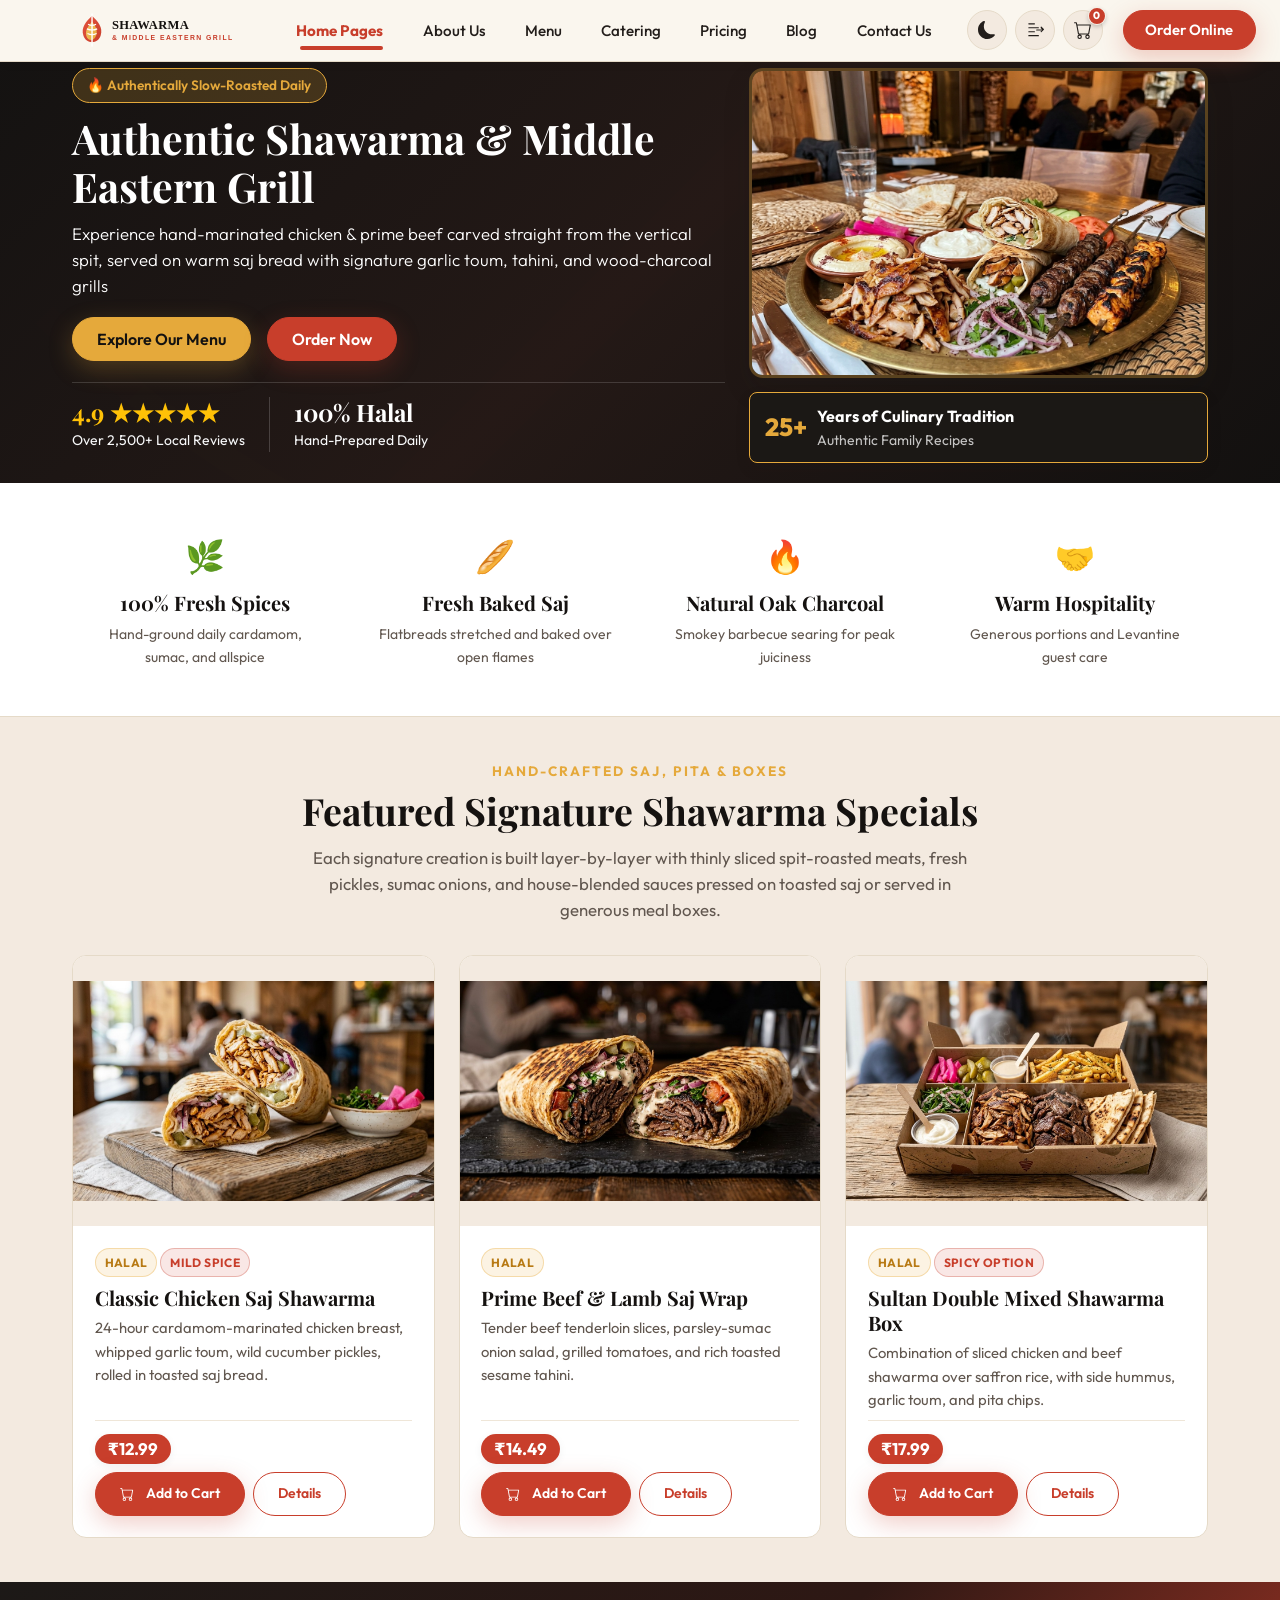
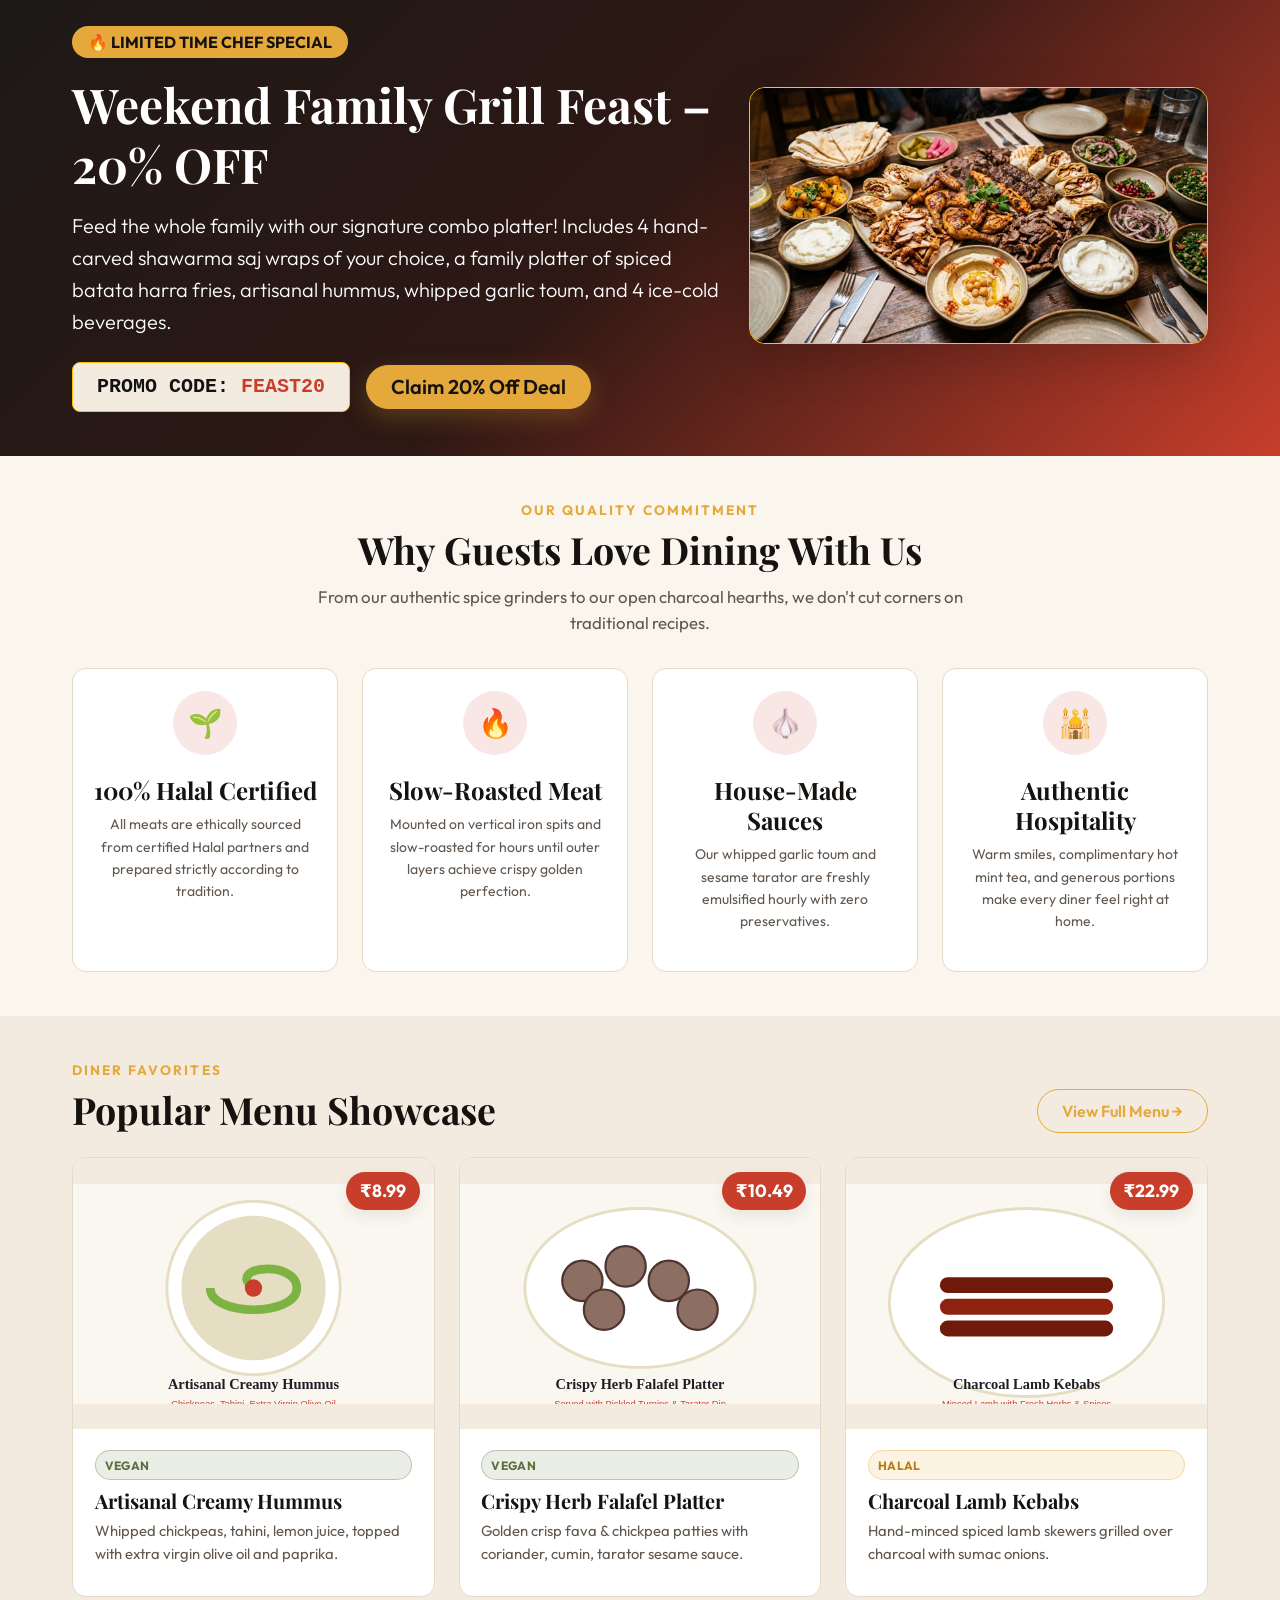
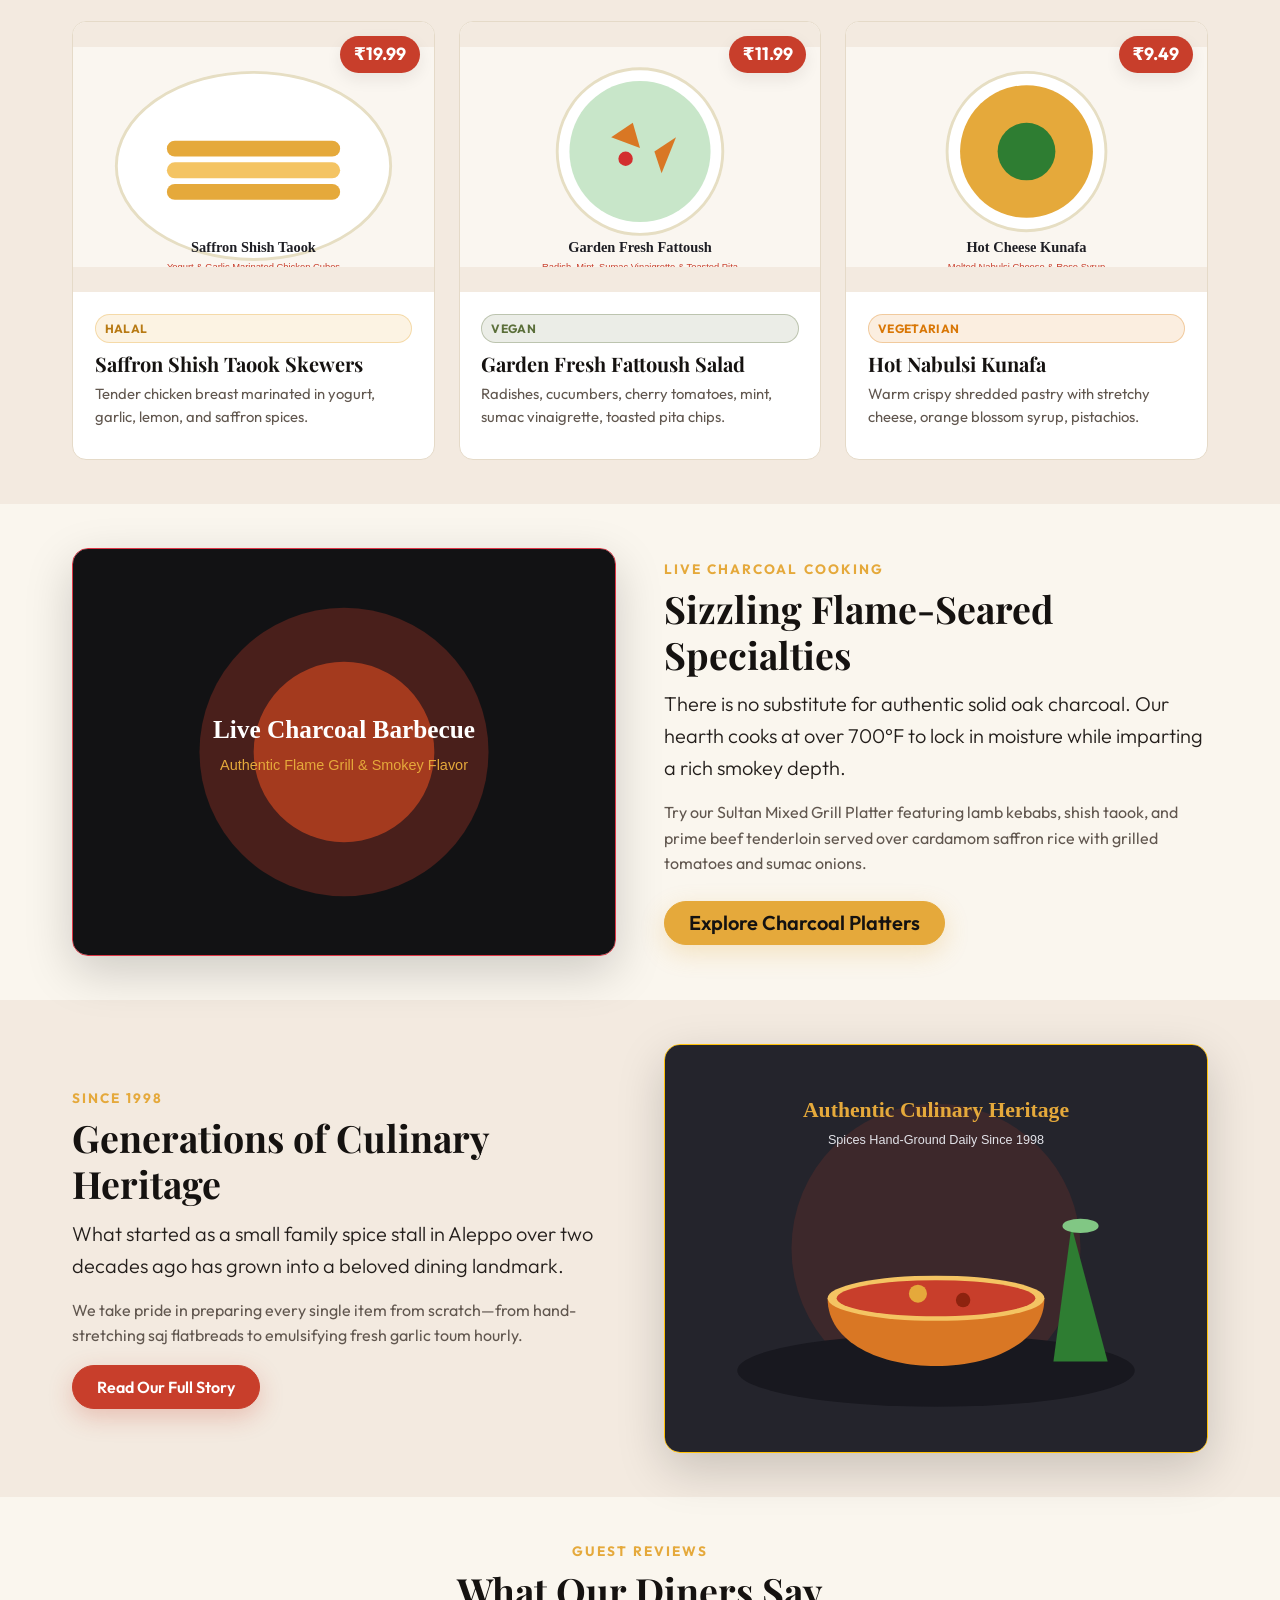
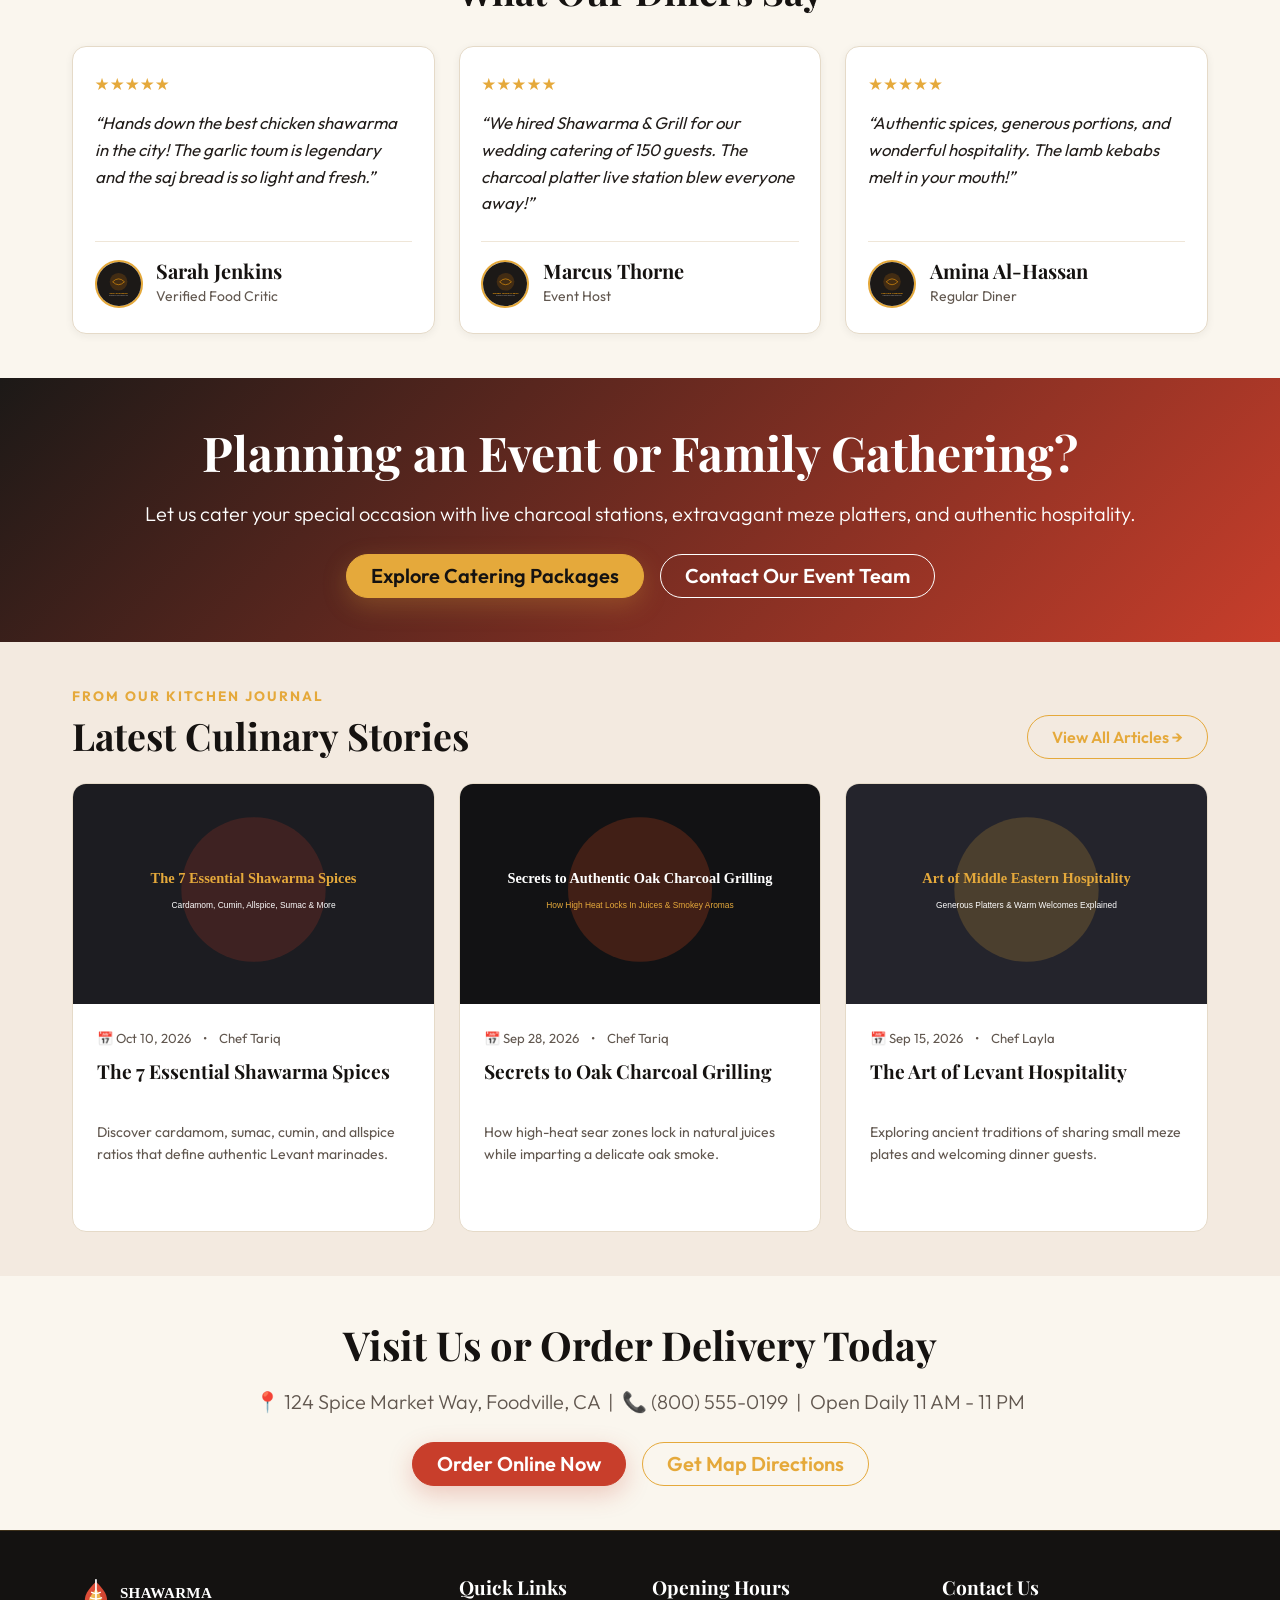
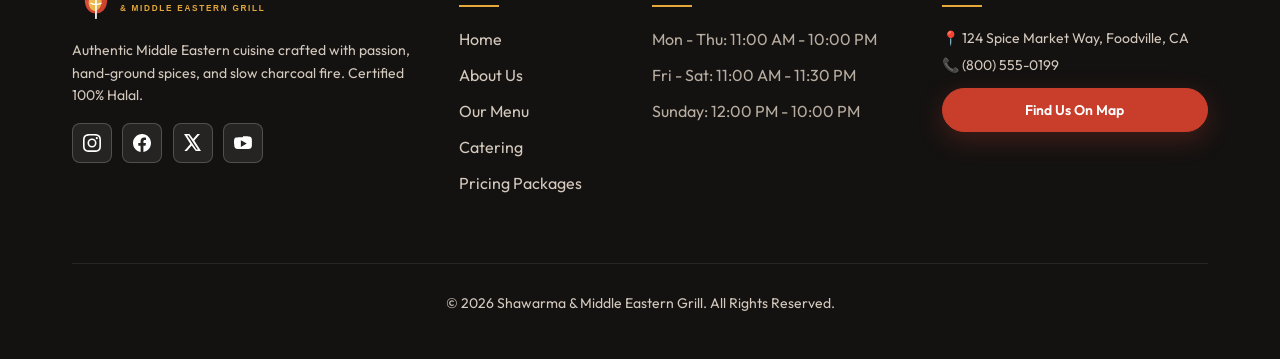
==== index.html @ 64ee4b23 "Add Shawarma restaurant website" ====
<!DOCTYPE html>
<html lang="en" data-bs-theme="light" dir="ltr">
<head>
  <meta charset="UTF-8">
  <meta name="viewport" content="width=device-width, initial-scale=1.0">
  <title>Shawarma &amp; Middle Eastern Grill | Authentic Slow-Roasted Shawarma &amp; Meze</title>
  <meta name="description" content="Experience authentic Middle Eastern dining at Shawarma &amp; Middle Eastern Grill. Signature slow-roasted shawarma wraps, charcoal platters, fresh meze, and catering.">
  <link rel="icon" type="image/svg+xml" href="assets/images/logo/favicon.svg">

  <!-- Open Graph -->
  <meta property="og:title" content="Shawarma &amp; Middle Eastern Grill | Authentic Dining">
  <meta property="og:description" content="Authentic slow-roasted shawarma wraps, charcoal platters, fresh meze, and catering.">
  <meta property="og:image" content="assets/images/home-1/hero-shawarma-grill.jpg">
  <meta property="og:type" content="website">

  <!-- Fonts -->
  <link rel="preconnect" href="https://fonts.googleapis.com">
  <link rel="preconnect" href="https://fonts.gstatic.com" crossorigin>
  <link href="https://fonts.googleapis.com/css2?family=Outfit:wght@300;400;500;600;700;800&family=Playfair+Display:ital,wght@0,600;0,700;0,800;1,400&family=Tajawal:wght@400;500;700&display=swap" rel="stylesheet">

  <!-- Stylesheets -->
  <link rel="stylesheet" href="assets/css/bootstrap.min.css">
  <link rel="stylesheet" href="assets/css/style.css">
  <link rel="stylesheet" href="assets/css/responsive.css">
  <link rel="stylesheet" href="assets/css/rtl.css">

  <!-- Schema.org JSON-LD -->
  <script type="application/ld+json">
  {
    "@context": "https://schema.org",
    "@type": "Restaurant",
    "name": "Shawarma & Middle Eastern Grill",
    "image": "assets/images/home-1/hero-shawarma-grill.jpg",
    "telephone": "+1-800-555-0199",
    "email": "info@shawarmagrill.com",
    "address": {
      "@type": "PostalAddress",
      "streetAddress": "124 Spice Market Way",
      "addressLocality": "Foodville",
      "addressRegion": "CA",
      "postalCode": "90210",
      "addressCountry": "US"
    },
    "servesCuisine": ["Middle Eastern", "Shawarma", "Halal", "Mediterranean"],
    "priceRange": "₹₹"
  }
  </script>
</head>
<body>

  <!-- Navigation Header -->
  <nav class="navbar navbar-expand-lg navbar-custom sticky-top">
    <div class="container">
      <a class="navbar-brand me-auto me-lg-3" href="index.html">
        <img src="assets/images/logo/logo-dark.svg" alt="Shawarma &amp; Middle Eastern Grill" class="navbar-brand-logo theme-logo-light" onerror="this.onerror=null; this.src='assets/images/logo/logo-dark.svg';">
      </a>

      <!-- Icon-Only Control Buttons & Action Group -->
      <div class="header-actions-group order-lg-last">
        <div class="header-icon-group">
          <!-- Theme Toggle Icon Button -->
          <button class="header-icon-btn theme-toggle-btn" aria-label="Switch to Dark Mode" title="Toggle dark/light theme">
            <span class="theme-icon">🌙</span>
          </button>

          <!-- RTL Icon Button -->
          <button class="header-icon-btn rtl-toggle-btn" aria-label="Switch to Right-to-Left (RTL) layout" title="Switch to RTL">
            <svg xmlns="http://www.w3.org/2000/svg" width="19" height="19" fill="currentColor" viewBox="0 0 16 16" aria-hidden="true" class="direction-icon">
              <path fill-rule="evenodd" d="M2 2.5a.5.5 0 0 1 .5-.5h5a.5.5 0 0 1 0 1h-5a.5.5 0 0 1-.5-.5zm0 3.5a.5.5 0 0 1 .5-.5h8.5a.5.5 0 0 1 0 1H2.5a.5.5 0 0 1-.5-.5zm0 3.5a.5.5 0 0 1 .5-.5h5a.5.5 0 0 1 0 1h-5a.5.5 0 0 1-.5-.5zm0 3.5a.5.5 0 0 1 .5-.5h8.5a.5.5 0 0 1 0 1H2.5a.5.5 0 0 1-.5-.5zm11.146-7.854a.5.5 0 0 1 .708 0l2 2a.5.5 0 0 1 0 .708l-2 2a.5.5 0 0 1-.708-.708L14.293 8.5H9.5a.5.5 0 0 1 0-1h4.793l-1.147-1.146a.5.5 0 0 1 0-.708z"/>
            </svg>
          </button>

          <!-- Cart Icon Button -->
          <a href="menu.html" class="header-icon-btn cart-btn" aria-label="View Shopping Cart (2 items)" title="Shopping Cart">
            <svg xmlns="http://www.w3.org/2000/svg" width="19" height="19" fill="currentColor" viewBox="0 0 16 16" aria-hidden="true">
              <path d="M0 1.5A.5.5 0 0 1 .5 1H2a.5.5 0 0 1 .485.379L2.89 3H14.5a.5.5 0 0 1 .491.592l-1.5 8A.5.5 0 0 1 13 12H4a.5.5 0 0 1-.491-.408L2.01 3.607 1.61 2H.5a.5.5 0 0 1-.5-.5zM3.102 4l1.313 7h8.17l1.313-7H3.102zM5 12a2 2 0 1 0 0 4 2 2 0 0 0 0-4zm7 0a2 2 0 1 0 0 4 2 2 0 0 0 0-4zm-7 1a1 1 0 1 1 0 2 1 1 0 0 1 0-2zm7 0a1 1 0 1 1 0 2 1 1 0 0 1 0-2z"/>
            </svg>
            <span class="cart-badge">2</span>
          </a>
        </div>

        <!-- Primary CTA Button -->
        <a href="menu.html" class="btn btn-spice d-none d-sm-inline-flex">Order Online</a>

        <!-- Mobile Toggler -->
        <button class="navbar-toggler ms-1" type="button" data-bs-toggle="collapse" data-bs-target="#mainNavbar" aria-controls="mainNavbar" aria-expanded="false" aria-label="Toggle navigation">
          <span class="navbar-toggler-icon"></span>
        </button>
      </div>

      <div class="collapse navbar-collapse" id="mainNavbar">
        <ul class="navbar-nav ms-lg-3 me-lg-0 mb-2 mb-lg-0">
          <li class="nav-item dropdown">
            <a class="nav-link dropdown-toggle active" href="#" id="homeDropdown" role="button" data-bs-toggle="dropdown" aria-expanded="false">Home Pages</a>
            <ul class="dropdown-menu" aria-labelledby="homeDropdown">
              <li><a class="dropdown-item active" href="index.html">Home 1 – Restaurant Landing</a></li>
              <li><a class="dropdown-item" href="home-catering.html">Home 2 – Grill &amp; Catering Landing</a></li>
            </ul>
          </li>
          <li class="nav-item"><a class="nav-link" href="about.html">About Us</a></li>
          <li class="nav-item"><a class="nav-link" href="menu.html">Menu</a></li>
          <li class="nav-item"><a class="nav-link" href="catering.html">Catering</a></li>
          <li class="nav-item"><a class="nav-link" href="pricing.html">Pricing</a></li>
          <li class="nav-item"><a class="nav-link" href="blog.html">Blog</a></li>
          <li class="nav-item"><a class="nav-link" href="contact.html">Contact Us</a></li>
        </ul>
        <a href="menu.html" class="btn btn-spice d-sm-none w-100 mt-2">Order Online</a>
      </div>
    </div>
  </nav>

  <!-- Hero Section (Home 1 - Signature Shawarma Landing) -->
  <section class="hero-section-home1">
    <div class="container">
      <div class="row align-items-start g-4 hero-row">
        <div class="col-lg-7 hero-content-col">
          <span class="hero-badge">🔥 Authentically Slow-Roasted Daily</span>
          <h1 class="display-5 font-heading">Authentic Shawarma &amp; Middle Eastern Grill</h1>
          <p class="lead mb-4 text-light opacity-90">Experience hand-marinated chicken &amp; prime beef carved straight from the vertical spit, served on warm saj bread with signature garlic toum, tahini, and wood-charcoal grills</p>
          <div class="d-flex flex-wrap gap-3 mb-4 hero-cta-btns">
            <a href="menu.html" class="btn btn-gold">Explore Our Menu</a>
            <a href="menu.html" class="btn btn-spice">Order Now</a>
          </div>
          <div class="d-flex align-items-center gap-4 pt-3 border-top border-secondary hero-ratings-bar">
            <div>
              <h4 class="mb-0 text-warning">4.9 ★★★★★</h4>
              <small class="text-light">Over 2,500+ Local Reviews</small>
            </div>
            <div class="border-start border-secondary ps-4">
              <h4 class="mb-0 text-white">100% Halal</h4>
              <small class="text-light">Hand-Prepared Daily</small>
            </div>
          </div>
        </div>
        <div class="col-lg-5 hero-media-col">
          <div class="hero-img-box">
            <img src="assets/images/home-1/hero-shawarma-grill.jpg" onerror="this.onerror=null; this.src='assets/images/home-1/hero-shawarma.svg';" alt="Authentic Shawarma &amp; Middle Eastern Grill Feast with vertical-spit carved shawarma, toasted shawarma wraps, charcoal-grilled kebabs, chicken skewers, saj bread, hummus, and garlic toum" class="img-fluid">
          </div>
          <div class="hero-experience-badge">
            <div class="num">25+</div>
            <div>
              <strong>Years of Culinary Tradition</strong>
              <div class="small opacity-75">Authentic Family Recipes</div>
            </div>
          </div>
        </div>
      </div>
    </div>
  </section>

  <!-- Brand Introduction & Restaurant Promise -->
  <section class="py-4 bg-surface border-bottom border-color">
    <div class="container">
      <div class="row text-center g-4">
        <div class="col-md-3">
          <div class="p-3">
            <div class="fs-2 mb-2">🌿</div>
            <h5 class="font-heading">100% Fresh Spices</h5>
            <p class="small text-muted mb-0">Hand-ground daily cardamom, sumac, and allspice</p>
          </div>
        </div>
        <div class="col-md-3">
          <div class="p-3">
            <div class="fs-2 mb-2">🥖</div>
            <h5 class="font-heading">Fresh Baked Saj</h5>
            <p class="small text-muted mb-0">Flatbreads stretched and baked over open flames</p>
          </div>
        </div>
        <div class="col-md-3">
          <div class="p-3">
            <div class="fs-2 mb-2">🔥</div>
            <h5 class="font-heading">Natural Oak Charcoal</h5>
            <p class="small text-muted mb-0">Smokey barbecue searing for peak juiciness</p>
          </div>
        </div>
        <div class="col-md-3">
          <div class="p-3">
            <div class="fs-2 mb-2">🤝</div>
            <h5 class="font-heading">Warm Hospitality</h5>
            <p class="small text-muted mb-0">Generous portions and Levantine guest care</p>
          </div>
        </div>
      </div>
    </div>
  </section>

  <!-- Signature Shawarma Section -->
  <section class="py-5 bg-surface-alt">
    <div class="container py-4">
      <div class="text-center mb-5">
        <span class="section-subtitle">Hand-Crafted Saj, Pita &amp; Boxes</span>
        <h2 class="section-title">Featured Signature Shawarma Specials</h2>
        <p class="section-desc">Each signature creation is built layer-by-layer with thinly sliced spit-roasted meats, fresh pickles, sumac onions, and house-blended sauces pressed on toasted saj or served in generous meal boxes.</p>
      </div>

      <div class="row g-4">
        <!-- Wrap Item 1 -->
        <div class="col-md-4">
          <div class="food-card">
            <div class="food-card-img-wrap">
              <img src="assets/images/food/classic-chicken-saj-shawarma.jpg" onerror="this.onerror=null; this.src='assets/images/food/chicken-shawarma.svg';" alt="Classic Chicken Saj Shawarma Wrap">
            </div>
            <div class="food-card-body">
              <div class="mb-2">
                <span class="badge-dietary badge-halal">Halal</span>
                <span class="badge-dietary badge-spicy">Mild Spice</span>
              </div>
              <h3 class="food-card-title"><a href="menu-item.html">Classic Chicken Saj Shawarma</a></h3>
              <p class="food-card-desc">24-hour cardamom-marinated chicken breast, whipped garlic toum, wild cucumber pickles, rolled in toasted saj bread.</p>
              <div class="food-card-footer d-flex align-items-center justify-content-between gap-2 flex-wrap">
                <span class="food-card-bottom-price">₹12.99</span>
                <div class="d-flex gap-2">
                  <button class="btn btn-spice btn-sm add-to-cart-btn d-inline-flex align-items-center" data-id="classic-chicken-saj-shawarma" data-name="Classic Chicken Saj Shawarma" data-price="12.99" data-img="assets/images/food/classic-chicken-saj-shawarma.jpg"><svg xmlns="http://www.w3.org/2000/svg" width="14" height="14" fill="currentColor" class="me-1" viewBox="0 0 16 16" aria-hidden="true"><path d="M0 1.5A.5.5 0 0 1 .5 1H2a.5.5 0 0 1 .485.379L2.89 3H14.5a.5.5 0 0 1 .491.592l-1.5 8A.5.5 0 0 1 13 12H4a.5.5 0 0 1-.491-.408L2.01 3.607 1.61 2H.5a.5.5 0 0 1-.5-.5zM3.102 4l1.313 7h8.17l1.313-7H3.102zM5 12a2 2 0 1 0 0 4 2 2 0 0 0 0-4zm7 0a2 2 0 1 0 0 4 2 2 0 0 0 0-4zm-7 1a1 1 0 1 1 0 2 1 1 0 0 1 0-2zm7 0a1 1 0 1 1 0 2 1 1 0 0 1 0-2z"/></svg><span>Add to Cart</span></button>
                  <a href="menu-item.html" class="btn btn-outline-spice btn-sm">Details</a>
                </div>
              </div>
            </div>
          </div>
        </div>

        <!-- Wrap Item 2 -->
        <div class="col-md-4">
          <div class="food-card">
            <div class="food-card-img-wrap">
              <img src="assets/images/food/prime-beef-lamb-saj-wrap.jpg" onerror="this.onerror=null; this.src='assets/images/food/beef-shawarma.svg';" alt="Prime Beef &amp; Lamb Saj Wrap">
            </div>
            <div class="food-card-body">
              <div class="mb-2">
                <span class="badge-dietary badge-halal">Halal</span>
              </div>
              <h3 class="food-card-title"><a href="menu-item.html">Prime Beef &amp; Lamb Saj Wrap</a></h3>
              <p class="food-card-desc">Tender beef tenderloin slices, parsley-sumac onion salad, grilled tomatoes, and rich toasted sesame tahini.</p>
              <div class="food-card-footer d-flex align-items-center justify-content-between gap-2 flex-wrap">
                <span class="food-card-bottom-price">₹14.49</span>
                <div class="d-flex gap-2">
                  <button class="btn btn-spice btn-sm add-to-cart-btn d-inline-flex align-items-center" data-id="prime-beef-amp-lamb-saj-wrap" data-name="Prime Beef &amp; Lamb Saj Wrap" data-price="14.49" data-img="assets/images/food/prime-beef-lamb-saj-wrap.jpg"><svg xmlns="http://www.w3.org/2000/svg" width="14" height="14" fill="currentColor" class="me-1" viewBox="0 0 16 16" aria-hidden="true"><path d="M0 1.5A.5.5 0 0 1 .5 1H2a.5.5 0 0 1 .485.379L2.89 3H14.5a.5.5 0 0 1 .491.592l-1.5 8A.5.5 0 0 1 13 12H4a.5.5 0 0 1-.491-.408L2.01 3.607 1.61 2H.5a.5.5 0 0 1-.5-.5zM3.102 4l1.313 7h8.17l1.313-7H3.102zM5 12a2 2 0 1 0 0 4 2 2 0 0 0 0-4zm7 0a2 2 0 1 0 0 4 2 2 0 0 0 0-4zm-7 1a1 1 0 1 1 0 2 1 1 0 0 1 0-2zm7 0a1 1 0 1 1 0 2 1 1 0 0 1 0-2z"/></svg><span>Add to Cart</span></button>
                  <a href="menu-item.html" class="btn btn-outline-spice btn-sm">Details</a>
                </div>
              </div>
            </div>
          </div>
        </div>

        <!-- Wrap Item 3 -->
        <div class="col-md-4">
          <div class="food-card">
            <div class="food-card-img-wrap">
              <img src="assets/images/food/sultan-double-shawarma-box.jpg" onerror="this.onerror=null; this.src='assets/images/home-1/wrap-special.svg';" alt="Sultan Double Mixed Shawarma Box">
            </div>
            <div class="food-card-body">
              <div class="mb-2">
                <span class="badge-dietary badge-halal">Halal</span>
                <span class="badge-dietary badge-spicy">Spicy Option</span>
              </div>
              <h3 class="food-card-title"><a href="menu-item.html">Sultan Double Mixed Shawarma Box</a></h3>
              <p class="food-card-desc">Combination of sliced chicken and beef shawarma over saffron rice, with side hummus, garlic toum, and pita chips.</p>
              <div class="food-card-footer d-flex align-items-center justify-content-between gap-2 flex-wrap">
                <span class="food-card-bottom-price">₹17.99</span>
                <div class="d-flex gap-2">
                  <button class="btn btn-spice btn-sm add-to-cart-btn d-inline-flex align-items-center" data-id="sultan-double-mixed-shawarma-box" data-name="Sultan Double Mixed Shawarma Box" data-price="17.99" data-img="assets/images/food/sultan-double-shawarma-box.jpg"><svg xmlns="http://www.w3.org/2000/svg" width="14" height="14" fill="currentColor" class="me-1" viewBox="0 0 16 16" aria-hidden="true"><path d="M0 1.5A.5.5 0 0 1 .5 1H2a.5.5 0 0 1 .485.379L2.89 3H14.5a.5.5 0 0 1 .491.592l-1.5 8A.5.5 0 0 1 13 12H4a.5.5 0 0 1-.491-.408L2.01 3.607 1.61 2H.5a.5.5 0 0 1-.5-.5zM3.102 4l1.313 7h8.17l1.313-7H3.102zM5 12a2 2 0 1 0 0 4 2 2 0 0 0 0-4zm7 0a2 2 0 1 0 0 4 2 2 0 0 0 0-4zm-7 1a1 1 0 1 1 0 2 1 1 0 0 1 0-2zm7 0a1 1 0 1 1 0 2 1 1 0 0 1 0-2z"/></svg><span>Add to Cart</span></button>
                  <a href="menu-item.html" class="btn btn-outline-spice btn-sm">Details</a>
                </div>
              </div>
            </div>
          </div>
        </div>
      </div>
    </div>
  </section>

  <!-- Promotional Offer Section (Home 1 - Family Feast Deal) -->
  <section class="py-5 bg-dark text-white overflow-hidden position-relative" style="background: linear-gradient(135deg, #1C1917 0%, #2E1814 50%, #C83E2B 100%);">
    <div class="container py-3">
      <div class="row align-items-center g-4">
        <div class="col-lg-7">
          <span class="badge bg-gold text-dark px-3 py-2 fs-6 fw-bold mb-3 rounded-pill">🔥 LIMITED TIME CHEF SPECIAL</span>
          <h2 class="display-5 font-heading text-white mb-3">Weekend Family Grill Feast – 20% OFF</h2>
          <p class="lead text-light opacity-90 mb-4">Feed the whole family with our signature combo platter! Includes 4 hand-carved shawarma saj wraps of your choice, a family platter of spiced batata harra fries, artisanal hummus, whipped garlic toum, and 4 ice-cold beverages.</p>
          <div class="d-flex flex-wrap align-items-center gap-3">
            <div class="bg-surface-alt px-4 py-2 rounded-3 text-dark font-monospace fw-bold border border-warning fs-5">
              PROMO CODE: <span class="text-spice">FEAST20</span>
            </div>
            <a href="menu.html" class="btn btn-gold btn-lg">Claim 20% Off Deal</a>
          </div>
        </div>
        <div class="col-lg-5 text-center">
          <div class="position-relative d-inline-block">
            <img src="assets/images/home-1/weekend-family-grill-feast.jpg" onerror="this.onerror=null; this.src='assets/images/home-1/promo-feast-h1.svg';" alt="Weekend Family Grill Feast - Shawarma Saj Wraps, Spiced Batata Harra Fries, Artisanal Hummus, Whipped Toum and Drinks" class="img-fluid rounded-4 shadow-lg border border-warning section-feature-img">
          </div>
        </div>
      </div>
    </div>
  </section>

  <!-- Why Guests Love Us Section -->
  <section class="py-5">
    <div class="container py-4">
      <div class="text-center mb-5">
        <span class="section-subtitle">Our Quality Commitment</span>
        <h2 class="section-title">Why Guests Love Dining With Us</h2>
        <p class="section-desc">From our authentic spice grinders to our open charcoal hearths, we don't cut corners on traditional recipes.</p>
      </div>

      <div class="row g-4">
        <div class="col-md-6 col-lg-3">
          <div class="feature-card text-center">
            <div class="feature-icon-box mx-auto">🌱</div>
            <h4 class="font-heading">100% Halal Certified</h4>
            <p class="text-muted small">All meats are ethically sourced from certified Halal partners and prepared strictly according to tradition.</p>
          </div>
        </div>

        <div class="col-md-6 col-lg-3">
          <div class="feature-card text-center">
            <div class="feature-icon-box mx-auto">🔥</div>
            <h4 class="font-heading">Slow-Roasted Meat</h4>
            <p class="text-muted small">Mounted on vertical iron spits and slow-roasted for hours until outer layers achieve crispy golden perfection.</p>
          </div>
        </div>

        <div class="col-md-6 col-lg-3">
          <div class="feature-card text-center">
            <div class="feature-icon-box mx-auto">🧄</div>
            <h4 class="font-heading">House-Made Sauces</h4>
            <p class="text-muted small">Our whipped garlic toum and sesame tarator are freshly emulsified hourly with zero preservatives.</p>
          </div>
        </div>

        <div class="col-md-6 col-lg-3">
          <div class="feature-card text-center">
            <div class="feature-icon-box mx-auto">🕌</div>
            <h4 class="font-heading">Authentic Hospitality</h4>
            <p class="text-muted small">Warm smiles, complimentary hot mint tea, and generous portions make every diner feel right at home.</p>
          </div>
        </div>
      </div>
    </div>
  </section>

  <!-- Popular Menu Section -->
  <section class="py-5 bg-surface-alt">
    <div class="container py-4">
      <div class="d-flex justify-content-between align-items-end mb-4">
        <div>
          <span class="section-subtitle">Diner Favorites</span>
          <h2 class="section-title mb-0">Popular Menu Showcase</h2>
        </div>
        <a href="menu.html" class="btn btn-outline-gold d-none d-md-inline-flex">View Full Menu &rarr;</a>
      </div>

      <div class="row g-4">
        <!-- Item 1 -->
        <div class="col-md-6 col-lg-4">
          <div class="food-card">
            <div class="food-card-img-wrap">
              <img src="https://images.unsplash.com/photo-1540420773420-3366772f4999?auto=format&fit=crop&w=800&q=80" onerror="this.onerror=null; this.src='assets/images/food/hummus-plate.svg';" alt="Artisanal Creamy Hummus">
              <span class="food-card-price-badge">₹8.99</span>
            </div>
            <div class="food-card-body">
              <span class="badge-dietary badge-vegan">Vegan</span>
              <h4 class="food-card-title mt-2"><a href="menu-item.html">Artisanal Creamy Hummus</a></h4>
              <p class="food-card-desc">Whipped chickpeas, tahini, lemon juice, topped with extra virgin olive oil and paprika.</p>
            </div>
          </div>
        </div>

        <!-- Item 2 -->
        <div class="col-md-6 col-lg-4">
          <div class="food-card">
            <div class="food-card-img-wrap">
              <img src="https://images.unsplash.com/photo-1546069901-ba9599a7e63c?auto=format&fit=crop&w=800&q=80" onerror="this.onerror=null; this.src='assets/images/food/falafel-platter.svg';" alt="Crispy Herb Falafel Platter">
              <span class="food-card-price-badge">₹10.49</span>
            </div>
            <div class="food-card-body">
              <span class="badge-dietary badge-vegan">Vegan</span>
              <h4 class="food-card-title mt-2"><a href="menu-item.html">Crispy Herb Falafel Platter</a></h4>
              <p class="food-card-desc">Golden crisp fava &amp; chickpea patties with coriander, cumin, tarator sesame sauce.</p>
            </div>
          </div>
        </div>

        <!-- Item 3 -->
        <div class="col-md-6 col-lg-4">
          <div class="food-card">
            <div class="food-card-img-wrap">
              <img src="https://images.unsplash.com/photo-1544025162-d76694265947?auto=format&fit=crop&w=800&q=80" onerror="this.onerror=null; this.src='assets/images/food/lamb-kebab.svg';" alt="Charcoal Lamb Kebabs">
              <span class="food-card-price-badge">₹22.99</span>
            </div>
            <div class="food-card-body">
              <span class="badge-dietary badge-halal">Halal</span>
              <h4 class="food-card-title mt-2"><a href="menu-item.html">Charcoal Lamb Kebabs</a></h4>
              <p class="food-card-desc">Hand-minced spiced lamb skewers grilled over charcoal with sumac onions.</p>
            </div>
          </div>
        </div>

        <!-- Item 4 -->
        <div class="col-md-6 col-lg-4">
          <div class="food-card">
            <div class="food-card-img-wrap">
              <img src="https://images.unsplash.com/photo-1599487488170-d11ec9c172f0?auto=format&fit=crop&w=800&q=80" onerror="this.onerror=null; this.src='assets/images/food/shish-taook.svg';" alt="Saffron Shish Taook">
              <span class="food-card-price-badge">₹19.99</span>
            </div>
            <div class="food-card-body">
              <span class="badge-dietary badge-halal">Halal</span>
              <h4 class="food-card-title mt-2"><a href="menu-item.html">Saffron Shish Taook Skewers</a></h4>
              <p class="food-card-desc">Tender chicken breast marinated in yogurt, garlic, lemon, and saffron spices.</p>
            </div>
          </div>
        </div>

        <!-- Item 5 -->
        <div class="col-md-6 col-lg-4">
          <div class="food-card">
            <div class="food-card-img-wrap">
              <img src="https://images.unsplash.com/photo-1512621776951-a57141f2eefd?auto=format&fit=crop&w=800&q=80" onerror="this.onerror=null; this.src='assets/images/food/fattoush-salad.svg';" alt="Garden Fresh Fattoush Salad">
              <span class="food-card-price-badge">₹11.99</span>
            </div>
            <div class="food-card-body">
              <span class="badge-dietary badge-vegan">Vegan</span>
              <h4 class="food-card-title mt-2"><a href="menu-item.html">Garden Fresh Fattoush Salad</a></h4>
              <p class="food-card-desc">Radishes, cucumbers, cherry tomatoes, mint, sumac vinaigrette, toasted pita chips.</p>
            </div>
          </div>
        </div>

        <!-- Item 6 -->
        <div class="col-md-6 col-lg-4">
          <div class="food-card">
            <div class="food-card-img-wrap">
              <img src="https://images.unsplash.com/photo-1587314168485-3236d6710814?auto=format&fit=crop&w=800&q=80" onerror="this.onerror=null; this.src='assets/images/food/kunafa.svg';" alt="Hot Cheese Kunafa">
              <span class="food-card-price-badge">₹9.49</span>
            </div>
            <div class="food-card-body">
              <span class="badge-dietary badge-gf">Vegetarian</span>
              <h4 class="food-card-title mt-2"><a href="menu-item.html">Hot Nabulsi Kunafa</a></h4>
              <p class="food-card-desc">Warm crispy shredded pastry with stretchy cheese, orange blossom syrup, pistachios.</p>
            </div>
          </div>
        </div>
      </div>
    </div>
  </section>

  <!-- From Our Grill Section -->
  <section class="py-5">
    <div class="container py-4">
      <div class="row align-items-center g-5">
        <div class="col-lg-6">
          <img src="https://images.unsplash.com/photo-1529193591184-b1d58069ecdd?auto=format&fit=crop&w=1000&q=80" onerror="this.onerror=null; this.src='assets/images/home-2/charcoal-grill.svg';" alt="Sizzling Charcoal Barbecue Skewers" class="img-fluid rounded-4 shadow-lg border border-danger">
        </div>
        <div class="col-lg-6">
          <span class="section-subtitle">Live Charcoal Cooking</span>
          <h2 class="section-title">Sizzling Flame-Seared Specialties</h2>
          <p class="lead">There is no substitute for authentic solid oak charcoal. Our hearth cooks at over 700°F to lock in moisture while imparting a rich smokey depth.</p>
          <p class="text-muted">Try our Sultan Mixed Grill Platter featuring lamb kebabs, shish taook, and prime beef tenderloin served over cardamom saffron rice with grilled tomatoes and sumac onions.</p>
          <a href="menu.html" class="btn btn-gold btn-lg mt-2">Explore Charcoal Platters</a>
        </div>
      </div>
    </div>
  </section>

  <!-- Restaurant Story Preview Section -->
  <section class="py-5 bg-surface-alt">
    <div class="container py-4">
      <div class="row align-items-center g-5">
        <div class="col-lg-6">
          <span class="section-subtitle">Since 1998</span>
          <h2 class="section-title">Generations of Culinary Heritage</h2>
          <p class="lead">What started as a small family spice stall in Aleppo over two decades ago has grown into a beloved dining landmark.</p>
          <p class="text-muted">We take pride in preparing every single item from scratch—from hand-stretching saj flatbreads to emulsifying fresh garlic toum hourly.</p>
          <a href="about.html" class="btn btn-spice">Read Our Full Story</a>
        </div>
        <div class="col-lg-6">
          <img src="https://images.unsplash.com/photo-1556910103-1c02745aae4d?auto=format&fit=crop&w=1000&q=80" onerror="this.onerror=null; this.src='assets/images/home-1/story-kitchen.svg';" alt="Chef preparing fresh food in kitchen" class="img-fluid rounded-4 shadow-lg border border-warning">
        </div>
      </div>
    </div>
  </section>

  <!-- Customer Testimonials -->
  <section class="py-5">
    <div class="container py-4">
      <div class="text-center mb-5">
        <span class="section-subtitle">Guest Reviews</span>
        <h2 class="section-title">What Our Diners Say</h2>
      </div>

      <div class="row g-4">
        <div class="col-md-4">
          <div class="testimonial-card">
            <div class="testimonial-stars">★★★★★</div>
            <p class="testimonial-quote">“Hands down the best chicken shawarma in the city! The garlic toum is legendary and the saj bread is so light and fresh.”</p>
            <div class="testimonial-author">
              <img src="https://images.unsplash.com/photo-1573496359142-b8d87734a5a2?auto=format&fit=crop&w=600&q=80" onerror="this.onerror=null; this.src='assets/images/team/chef-layla-home.svg'" alt="Reviewer Sarah Jenkins" class="testimonial-avatar">
              <div>
                <h5 class="mb-0">Sarah Jenkins</h5>
                <small class="text-muted">Verified Food Critic</small>
              </div>
            </div>
          </div>
        </div>

        <div class="col-md-4">
          <div class="testimonial-card">
            <div class="testimonial-stars">★★★★★</div>
            <p class="testimonial-quote">“We hired Shawarma &amp; Grill for our wedding catering of 150 guests. The charcoal platter live station blew everyone away!”</p>
            <div class="testimonial-author">
              <img src="https://images.unsplash.com/photo-1534528741775-53994a69daeb?auto=format&fit=crop&w=600&q=80" onerror="this.onerror=null; this.src='assets/images/team/manager-youssef-home.svg'" alt="Reviewer Marcus Thorne" class="testimonial-avatar">
              <div>
                <h5 class="mb-0">Marcus Thorne</h5>
                <small class="text-muted">Event Host</small>
              </div>
            </div>
          </div>
        </div>

        <div class="col-md-4">
          <div class="testimonial-card">
            <div class="testimonial-stars">★★★★★</div>
            <p class="testimonial-quote">“Authentic spices, generous portions, and wonderful hospitality. The lamb kebabs melt in your mouth!”</p>
            <div class="testimonial-author">
              <img src="https://images.unsplash.com/photo-1500648767791-00dcc994a43e?auto=format&fit=crop&w=600&q=80" onerror="this.onerror=null; this.src='assets/images/team/chef-tariq-home.svg'" alt="Reviewer Amina Al-Hassan" class="testimonial-avatar">
              <div>
                <h5 class="mb-0">Amina Al-Hassan</h5>
                <small class="text-muted">Regular Diner</small>
              </div>
            </div>
          </div>
        </div>
      </div>
    </div>
  </section>

  <!-- Catering Promotion Section -->
  <section class="py-5 bg-dark text-white text-center position-relative overflow-hidden" style="background: linear-gradient(135deg, #1C1917 0%, #C83E2B 100%);">
    <div class="container py-4">
      <h2 class="display-5 font-heading text-white mb-3">Planning an Event or Family Gathering?</h2>
      <p class="lead max-w-600 mx-auto mb-4 opacity-90">Let us cater your special occasion with live charcoal stations, extravagant meze platters, and authentic hospitality.</p>
      <div class="d-flex justify-content-center gap-3">
        <a href="catering.html" class="btn btn-gold btn-lg">Explore Catering Packages</a>
        <a href="contact.html" class="btn btn-outline-gold btn-lg text-white border-white">Contact Our Event Team</a>
      </div>
    </div>
  </section>

  <!-- Blog Preview Section -->
  <section class="py-5 bg-surface-alt">
    <div class="container py-4">
      <div class="d-flex justify-content-between align-items-end mb-4">
        <div>
          <span class="section-subtitle">From Our Kitchen Journal</span>
          <h2 class="section-title mb-0">Latest Culinary Stories</h2>
        </div>
        <a href="blog.html" class="btn btn-outline-gold d-none d-md-inline-flex">View All Articles &rarr;</a>
      </div>

      <div class="row g-4">
        <!-- Blog 1 -->
        <div class="col-md-4">
          <div class="blog-card">
            <div class="blog-card-img-wrap">
              <img src="https://images.unsplash.com/photo-1596040033229-a9821ebd058d?auto=format&fit=crop&w=800&q=80" onerror="this.onerror=null; this.src='assets/images/blog/shawarma-spice-guide.svg';" alt="The 7 Essential Shawarma Spices">
            </div>
            <div class="blog-card-body">
              <div class="blog-meta">
                <span>📅 Oct 10, 2026</span> &bull; <span>Chef Tariq</span>
              </div>
              <h4 class="blog-title"><a href="blog-details.html?id=7-essential-middle-eastern-spices">The 7 Essential Shawarma Spices</a></h4>
              <p class="blog-snippet text-muted small">Discover cardamom, sumac, cumin, and allspice ratios that define authentic Levant marinades.</p>
            </div>
          </div>
        </div>

        <!-- Blog 2 -->
        <div class="col-md-4">
          <div class="blog-card">
            <div class="blog-card-img-wrap">
              <img src="https://images.unsplash.com/photo-1541544741938-0af808871cc0?auto=format&fit=crop&w=800&q=80" onerror="this.onerror=null; this.src='assets/images/blog/charcoal-grilling-secrets.svg';" alt="Secrets to Oak Charcoal Grilling">
            </div>
            <div class="blog-card-body">
              <div class="blog-meta">
                <span>📅 Sep 28, 2026</span> &bull; <span>Chef Tariq</span>
              </div>
              <h4 class="blog-title"><a href="blog-details.html?id=oak-charcoal-grilling-mastery">Secrets to Oak Charcoal Grilling</a></h4>
              <p class="blog-snippet text-muted small">How high-heat sear zones lock in natural juices while imparting a delicate oak smoke.</p>
            </div>
          </div>
        </div>

        <!-- Blog 3 -->
        <div class="col-md-4">
          <div class="blog-card">
            <div class="blog-card-img-wrap">
              <img src="https://images.unsplash.com/photo-1517248135467-4c7edcad34c4?auto=format&fit=crop&w=800&q=80" onerror="this.onerror=null; this.src='assets/images/blog/middle-eastern-hospitality.svg';" alt="Art of Middle Eastern Hospitality">
            </div>
            <div class="blog-card-body">
              <div class="blog-meta">
                <span>📅 Sep 15, 2026</span> &bull; <span>Chef Layla</span>
              </div>
              <h4 class="blog-title"><a href="blog-details.html?id=kitchen-chronicles-open-charcoal-hearth">The Art of Levant Hospitality</a></h4>
              <p class="blog-snippet text-muted small">Exploring ancient traditions of sharing small meze plates and welcoming dinner guests.</p>
            </div>
          </div>
        </div>
      </div>
    </div>
  </section>

  <!-- Final Location & Order Call to Action -->
  <section class="py-5">
    <div class="container text-center">
      <h2 class="display-6 font-heading mb-3">Visit Us or Order Delivery Today</h2>
      <p class="lead text-muted max-w-600 mx-auto mb-4">📍 124 Spice Market Way, Foodville, CA &nbsp;|&nbsp; 📞 (800) 555-0199 &nbsp;|&nbsp; Open Daily 11 AM - 11 PM</p>
      <div class="d-flex justify-content-center gap-3">
        <a href="menu.html" class="btn btn-spice btn-lg">Order Online Now</a>
        <a href="contact.html" class="btn btn-outline-gold btn-lg">Get Map Directions</a>
      </div>
    </div>
  </section>

  <!-- Footer -->
  <footer class="site-footer">
    <div class="container">
      <div class="row g-4">
        <div class="col-lg-4">
          <img src="assets/images/logo/logo-light.svg" alt="Shawarma &amp; Grill Logo" class="mb-3" style="height: 48px;" onerror="this.onerror=null; this.src='assets/images/logo/logo-light.svg';">
          <p class="small">Authentic Middle Eastern cuisine crafted with passion, hand-ground spices, and slow charcoal fire. Certified 100% Halal.</p>
          <div class="footer-social-links mt-3">
            <a href="https://instagram.com/shawarmagrill" target="_blank" rel="noopener noreferrer" class="social-icon-btn" aria-label="Follow us on Instagram" title="Instagram">
              <svg xmlns="http://www.w3.org/2000/svg" width="18" height="18" fill="currentColor" viewBox="0 0 16 16" aria-hidden="true">
                <path d="M8 0C5.829 0 5.556.01 4.703.048 3.85.088 3.269.222 2.76.42a3.917 3.917 0 0 0-1.417.923A3.927 3.927 0 0 0 .42 2.76C.222 3.268.087 3.85.048 4.7.01 5.555 0 5.827 0 8.001c0 2.172.01 2.444.048 3.297.04.852.174 1.433.372 1.942.205.526.478.972.923 1.417.444.445.89.719 1.416.923.51.198 1.09.333 1.942.372C5.555 15.99 5.827 16 8 16s2.444-.01 3.298-.048c.851-.04 1.434-.174 1.943-.372a3.916 3.916 0 0 0 1.416-.923c.445-.445.718-.891.923-1.417.197-.509.332-1.09.372-1.942C15.99 10.445 16 10.173 16 8s-.01-2.445-.048-3.299c-.04-.851-.175-1.433-.372-1.941a3.926 3.926 0 0 0-.923-1.417A3.911 3.911 0 0 0 13.24.42c-.51-.198-1.092-.333-1.944-.372C10.443.01 10.172 0 7.998 0h.003zm-.717 1.442h.718c2.136 0 2.389.007 3.232.046.78.035 1.204.166 1.486.275.373.145.64.319.92.599.28.28.453.546.598.92.11.281.24.705.275 1.485.039.843.047 1.096.047 3.231s-.008 2.389-.047 3.232c-.035.78-.166 1.203-.275 1.485a2.47 2.47 0 0 1-.599.919c-.28.28-.546.453-.92.598-.28.11-.704.24-1.485.276-.843.038-1.096.047-3.232.047s-2.39-.009-3.233-.047c-.78-.036-1.203-.166-1.485-.276a2.478 2.478 0 0 1-.92-.598 2.48 2.48 0 0 1-.6-.92c-.109-.281-.24-.705-.275-1.485-.038-.843-.046-1.096-.046-3.233 0-2.136.008-2.388.046-3.231.036-.78.166-1.204.276-1.486.145-.373.319-.64.599-.92.28-.28.546-.453.92-.598.282-.11.705-.24 1.485-.276.738-.034 1.024-.044 2.515-.045v.002zm4.988 1.328a.96.96 0 1 0 0 1.92.96.96 0 0 0 0-1.92zm-4.271 1.229a4.008 4.008 0 1 0 0 8.016 4.008 4.008 0 0 0 0-8.016zm0 1.442a2.566 2.566 0 1 1 0 5.132 2.566 2.566 0 0 1 0-5.132z"/>
              </svg>
            </a>
            <a href="https://facebook.com/shawarmagrill" target="_blank" rel="noopener noreferrer" class="social-icon-btn" aria-label="Follow us on Facebook" title="Facebook">
              <svg xmlns="http://www.w3.org/2000/svg" width="18" height="18" fill="currentColor" viewBox="0 0 16 16" aria-hidden="true">
                <path d="M16 8.049c0-4.446-3.582-8.05-8-8.05C3.58 0-.002 3.603-.002 8.05c0 4.017 2.926 7.347 6.75 7.951v-5.625h-2.03V8.05H6.75V6.275c0-2.017 1.195-3.131 3.022-3.131.876 0 1.791.157 1.791.157v1.98h-1.009c-.993 0-1.303.621-1.303 1.258v1.51h2.218l-.354 2.326H9.25V16c3.824-.604 6.75-3.934 6.75-7.951z"/>
              </svg>
            </a>
            <a href="https://x.com/shawarmagrill" target="_blank" rel="noopener noreferrer" class="social-icon-btn" aria-label="Follow us on X (Twitter)" title="X (Twitter)">
              <svg xmlns="http://www.w3.org/2000/svg" width="17" height="17" fill="currentColor" viewBox="0 0 16 16" aria-hidden="true">
                <path d="M12.6 0h2.454l-5.36 6.126L16 16h-4.937l-3.867-5.07-4.425 5.07H.316l5.733-6.554L0 0h5.063l3.495 4.633L12.601 0zm-.86 14.538h1.36L4.323 1.394H2.864l8.876 13.144z"/>
              </svg>
            </a>
            <a href="https://youtube.com/@shawarmagrill" target="_blank" rel="noopener noreferrer" class="social-icon-btn" aria-label="Subscribe to our YouTube channel" title="YouTube">
              <svg xmlns="http://www.w3.org/2000/svg" width="18" height="18" fill="currentColor" viewBox="0 0 16 16" aria-hidden="true">
                <path d="M8.051 1.999h.089c.822.003 4.987.033 6.11.335a2.01 2.01 0 0 1 1.415 1.42c.101.38.172.883.22 1.402l.01.104.022 1.082.006.544c0 .272.002.544.002.816s-.002.544-.002.816l-.006.544-.022 1.082-.01.104c-.048.519-.119 1.023-.22 1.402a2.007 2.007 0 0 1-1.415 1.42c-1.123.302-5.288.332-6.11.335h-.163c-.822-.003-4.987-.033-6.11-.335a2.01 2.01 0 0 1-1.415-1.42c-.101-.38-.172-.883-.22-1.402l-.01-.104-.022-1.082-.006-.544C0 9.073 0 8.801 0 8.529s.002-.544.002-.816l.006-.544.022-1.082.01-.104c.048-.519.119-1.023.22-1.402a2.007 2.007 0 0 1 1.415-1.42c1.123-.302 5.288-.332 6.11-.335zM6.1 5.485v6.03l5.228-3.015L6.1 5.485z"/>
              </svg>
            </a>
          </div>
        </div>
        <div class="col-sm-6 col-lg-2">
          <h5>Quick Links</h5>
          <ul class="footer-links">
            <li><a href="index.html">Home</a></li>
            <li><a href="about.html">About Us</a></li>
            <li><a href="menu.html">Our Menu</a></li>
            <li><a href="catering.html">Catering</a></li>
            <li><a href="pricing.html">Pricing Packages</a></li>
          </ul>
        </div>
        <div class="col-sm-6 col-lg-3">
          <h5>Opening Hours</h5>
          <ul class="footer-links">
            <li>Mon - Thu: 11:00 AM - 10:00 PM</li>
            <li>Fri - Sat: 11:00 AM - 11:30 PM</li>
            <li>Sunday: 12:00 PM - 10:00 PM</li>
          </ul>
        </div>
        <div class="col-lg-3">
          <h5>Contact Us</h5>
          <p class="small mb-1">📍 124 Spice Market Way, Foodville, CA</p>
          <p class="small mb-1">📞 (800) 555-0199</p>
          <a href="contact.html" class="btn btn-spice btn-sm w-100 mt-2">Find Us On Map</a>
        </div>
      </div>
      <div class="footer-bottom">
        <p class="mb-0">&copy; 2026 Shawarma &amp; Middle Eastern Grill. All Rights Reserved.</p>
      </div>
    </div>
  </footer>

  <!-- Scripts -->
  <script src="assets/js/bootstrap.bundle.min.js"></script>
  <script src="assets/js/main.js"></script>
  <script src="assets/js/cart.js"></script>
  <script src="assets/js/menu-filter.js"></script>
  <!-- Back to Top Button -->
  <button id="backToTopBtn" class="back-to-top-btn" aria-label="Back to top" title="Back to top">
    <svg xmlns="http://www.w3.org/2000/svg" width="20" height="20" fill="currentColor" viewBox="0 0 16 16" aria-hidden="true">
      <path fill-rule="evenodd" d="M8 12a.5.5 0 0 0 .5-.5V5.707l2.146 2.147a.5.5 0 0 0 .708-.708l-3-3a.5.5 0 0 0-.708 0l-3 3a.5.5 0 1 0 .708.708L7.5 5.707V11.5a.5.5 0 0 0 .5.5z"/>
    </svg>
  </button>
</body>
</html>
---- assets/css/style.css ----
/* ==========================================================================
   Shawarma & Middle Eastern Grill - Main Stylesheet
   Version: 1.1.0 (Header Icon Buttons & Unified Controls Upgrade)
   ========================================================================== */

/* --------------------------------------------------------------------------
   1. CSS Variables & Theme Tokens
   -------------------------------------------------------------------------- */
:root {
  /* Color Palette - Light Mode: Warm Middle Eastern Toasted Cream & Desert Sand */
  --bg-body: #FAF6EE;             /* Warm toasted cream (fresh saj bread & tahini tone) */
  --bg-surface: #FFFFFF;          /* Pure crisp warm ivory linen for card contrast */
  --bg-surface-alt: #F3EAE0;      /* Warm golden desert sand for alternating sections */
  --bg-card: #FFFFFF;             /* Crisp card surface highlighting food photography */
  --bg-navbar: rgba(250, 246, 238, 0.97); /* Translucent toasted cream header */
  
  --text-main: #231E1B;           /* Deep roasted espresso charcoal (contrast ratio >13:1) */
  --text-muted: #61574F;          /* Roasted walnut & sumac earth (contrast ratio >5.5:1) */
  --text-heading: #151210;        /* Bold wood-charcoal black (contrast ratio >17:1) */
  --text-inverse: #FFFFFF;

  --border-color: #E5DAC8;        /* Sun-baked sandstone border */
  --border-light: #EFE6D8;        /* Soft sand subtle separator */

  /* Middle Eastern Spices & Culinary Accents */
  --brand-red: #C83E2B;           /* Smoked paprika & Aleppo pepper red */
  --brand-red-hover: #A52D1C;
  --brand-paprika: #C83E2B;       /* Paprika red */
  --brand-paprika-hover: #A52D1C; /* Deep smoked paprika hover */
  --brand-gold: #E5A93B;          /* Persian saffron & golden turmeric */
  --brand-gold-hover: #C88D23;    /* Warm rich saffron amber hover */
  --brand-saffron: #E5A93B;       /* Saffron accent */
  --brand-olive: #5B6F3A;         /* Mediterranean olive grove green */
  --brand-olive-hover: #48592E;   /* Deep olive leaf hover */
  --brand-olive-light: #708A46;
  --brand-olive-subtle: rgba(91, 111, 58, 0.12);
  --brand-olive-border: rgba(91, 111, 58, 0.32);
  --brand-charcoal: #1C1917;      /* Deep smoky hearth charcoal */
  --brand-dark-bg: #141211;       /* Rich roasted hearth charcoal */
  
  /* Status & Dietary Colors */
  --color-vegan: #5B6F3A;         /* Olive green */
  --color-halal: #C88D23;         /* Saffron amber */
  --color-spicy: #C83E2B;         /* Paprika / Aleppo red */
  --color-gluten-free: #D97706;   /* Golden sesame */

  /* Fonts & Shadows */
  --font-heading: 'Playfair Display', Georgia, serif;
  --font-body: 'Outfit', system-ui, -apple-system, sans-serif;
  --font-arabic: 'Tajawal', system-ui, sans-serif;

  --shadow-sm: 0 2px 8px rgba(35, 30, 27, 0.06);
  --shadow-md: 0 6px 16px rgba(35, 30, 27, 0.08);
  --shadow-lg: 0 12px 28px rgba(35, 30, 27, 0.12);
  --shadow-gold: 0 8px 24px rgba(229, 169, 59, 0.25);
  --shadow-red: 0 8px 24px rgba(200, 62, 43, 0.25);
  --shadow-olive: 0 8px 24px rgba(91, 111, 58, 0.22);

  --radius-sm: 8px;
  --radius-md: 14px;
  --radius-lg: 20px;
  --radius-pill: 50px;

  --transition-fast: 0.2s ease;
  --transition-normal: 0.3s ease;

  /* Bootstrap Theme Tokens Mapping */
  --bs-body-bg: var(--bg-body);
  --bs-body-color: var(--text-main);
  --bs-border-color: var(--border-color);
  --bs-secondary-color: var(--text-muted);
  --bs-emphasis-color: var(--text-heading);
}

/* Dark Mode Tokens: Deep Middle Eastern Wood Charcoal & Ember Warmth */
[data-bs-theme="dark"] {
  --bg-body: #141211;             /* Deep wood-charcoal hearth background */
  --bg-surface: #1E1A18;          /* Warm basalt stone grill surface */
  --bg-surface-alt: #26211E;      /* Roasted charcoal ember alt section */
  --bg-card: #1E1A18;             /* Warm stone card background */
  --bg-navbar: rgba(20, 18, 17, 0.97); /* Deep warm charcoal navbar */

  --text-main: #EDE5D8;           /* Warm soft sand / toasted linen (contrast ratio >13:1) */
  --text-muted: #ABA093;          /* Soft desert sandstone parchment (contrast ratio >6:1) */
  --text-heading: #FFFDF8;        /* Luminous warm ivory (contrast ratio >17:1) */
  --text-inverse: #141211;

  --border-color: #38302A;        /* Muted bronze / copper charcoal border */
  --border-light: #2C2621;        /* Subtle ember partition */

  --brand-olive: #8EA856;         /* Luminous olive green on dark charcoal */
  --brand-olive-hover: #7E9749;
  --brand-olive-light: #A5C26B;
  --brand-olive-subtle: rgba(142, 168, 86, 0.16);
  --brand-olive-border: rgba(142, 168, 86, 0.35);

  --shadow-sm: 0 2px 8px rgba(0, 0, 0, 0.38);
  --shadow-md: 0 6px 16px rgba(0, 0, 0, 0.48);
  --shadow-lg: 0 12px 28px rgba(0, 0, 0, 0.58);

  /* Bootstrap Theme Tokens Mapping */
  --bs-body-bg: var(--bg-body);
  --bs-body-color: var(--text-main);
  --bs-border-color: var(--border-color);
  --bs-border-color-translucent: rgba(255, 255, 255, 0.12);
  --bs-secondary-color: var(--text-muted);
  --bs-emphasis-color: var(--text-heading);
  --bs-secondary-border-subtle: rgba(255, 255, 255, 0.18);
}

/* --------------------------------------------------------------------------
   2. Core & Base Reset
   -------------------------------------------------------------------------- */
*, *::before, *::after {
  box-sizing: border-box;
}

html {
  scroll-behavior: smooth;
  scroll-padding-top: 80px;
  overflow-x: clip;
}

body {
  font-family: var(--font-body);
  background-color: var(--bg-body);
  color: var(--text-main);
  line-height: 1.6;
  margin: 0;
  padding: 0;
  transition: background-color var(--transition-normal), color var(--transition-normal);
  overflow-x: clip;
}

/* Offset anchor targets so sticky header never covers section titles/content */
section[id],
div[id],
form[id] {
  scroll-margin-top: 80px;
}

h1, h2, h3, h4, h5, h6, .font-heading {
  font-family: var(--font-heading);
  color: var(--text-heading);
  font-weight: 700;
  line-height: 1.25;
}

a {
  color: var(--brand-red);
  text-decoration: none;
  transition: color var(--transition-fast);
}

a:hover {
  color: var(--brand-red-hover);
}

/* Accessible focus ring */
:focus-visible {
  outline: 3px solid var(--brand-gold);
  outline-offset: 3px;
}

/* --------------------------------------------------------------------------
   3. Reusable Components & Buttons
   - Primary: Persian Saffron / Spice Gold (high-contrast deep charcoal text)
   - Secondary: Smoked Paprika Red (crisp white text)
   - Olive Accents: Mediterranean Olive grove green
   -------------------------------------------------------------------------- */

/* Primary Button: Persian Saffron & Golden Turmeric */
.btn-gold,
.btn-primary {
  background-color: var(--brand-gold);
  color: var(--brand-dark-bg);
  font-weight: 600;
  height: 44px;
  padding: 0 1.5rem;
  border-radius: var(--radius-pill);
  border: 1.5px solid var(--brand-gold);
  box-shadow: var(--shadow-gold);
  transition: all var(--transition-fast);
  display: inline-flex;
  align-items: center;
  justify-content: center;
  gap: 0.5rem;
  white-space: nowrap;
}

.btn-gold:hover, .btn-gold:focus,
.btn-primary:hover, .btn-primary:focus {
  background-color: var(--brand-gold-hover);
  border-color: var(--brand-gold-hover);
  color: var(--brand-dark-bg);
  transform: translateY(-2px);
  box-shadow: 0 8px 20px rgba(229, 169, 59, 0.35);
}

/* Secondary Button: Smoked Paprika Red */
.btn-spice,
.btn-secondary {
  background-color: var(--brand-red);
  color: #FFFFFF;
  font-weight: 600;
  height: 44px;
  padding: 0 1.5rem;
  border-radius: var(--radius-pill);
  border: 1.5px solid var(--brand-red);
  box-shadow: var(--shadow-red);
  transition: all var(--transition-fast);
  display: inline-flex;
  align-items: center;
  justify-content: center;
  gap: 0.5rem;
  white-space: nowrap;
}

.btn-spice:hover, .btn-spice:focus,
.btn-secondary:hover, .btn-secondary:focus {
  background-color: var(--brand-red-hover);
  border-color: var(--brand-red-hover);
  color: #FFFFFF;
  transform: translateY(-2px);
  box-shadow: 0 8px 20px rgba(200, 62, 43, 0.35);
}

/* Outline Secondary: Paprika Red */
.btn-outline-spice,
.btn-outline-secondary {
  background-color: transparent;
  color: var(--brand-red);
  font-weight: 600;
  height: 44px;
  padding: 0 1.5rem;
  border-radius: var(--radius-pill);
  border: 1.5px solid var(--brand-red);
  transition: all var(--transition-fast);
  display: inline-flex;
  align-items: center;
  justify-content: center;
  gap: 0.5rem;
  white-space: nowrap;
}

.btn-outline-spice:hover, .btn-outline-spice:focus,
.btn-outline-secondary:hover, .btn-outline-secondary:focus {
  background-color: var(--brand-red);
  color: #FFFFFF;
  transform: translateY(-2px);
}

/* Outline Primary: Saffron Gold */
.btn-outline-gold,
.btn-outline-primary {
  background-color: transparent;
  color: var(--brand-gold);
  font-weight: 600;
  height: 44px;
  padding: 0 1.5rem;
  border-radius: var(--radius-pill);
  border: 1.5px solid var(--brand-gold);
  transition: all var(--transition-fast);
  display: inline-flex;
  align-items: center;
  justify-content: center;
  gap: 0.5rem;
  white-space: nowrap;
}

.btn-outline-gold:hover, .btn-outline-gold:focus,
.btn-outline-primary:hover, .btn-outline-primary:focus {
  background-color: var(--brand-gold);
  color: var(--brand-dark-bg);
  transform: translateY(-2px);
}

/* Mediterranean Olive & Catering Button System */
.btn-olive,
.btn-teal {
  background-color: var(--brand-olive);
  color: #FFFFFF;
  font-weight: 600;
  height: 44px;
  padding: 0 1.5rem;
  border-radius: var(--radius-pill);
  border: 1.5px solid var(--brand-olive);
  box-shadow: var(--shadow-olive);
  transition: all var(--transition-fast);
  display: inline-flex;
  align-items: center;
  justify-content: center;
  gap: 0.5rem;
  white-space: nowrap;
}

.btn-olive:hover, .btn-olive:focus,
.btn-teal:hover, .btn-teal:focus {
  background-color: var(--brand-olive-hover);
  border-color: var(--brand-olive-hover);
  color: #FFFFFF;
  transform: translateY(-2px);
  box-shadow: 0 6px 18px rgba(91, 111, 58, 0.35);
}

.btn-outline-olive,
.btn-outline-teal {
  background-color: transparent;
  color: var(--brand-olive-light);
  font-weight: 600;
  height: 44px;
  padding: 0 1.5rem;
  border-radius: var(--radius-pill);
  border: 1.5px solid var(--brand-olive);
  transition: all var(--transition-fast);
  display: inline-flex;
  align-items: center;
  justify-content: center;
  gap: 0.5rem;
  white-space: nowrap;
}

.btn-outline-olive:hover, .btn-outline-olive:focus,
.btn-outline-teal:hover, .btn-outline-teal:focus {
  background-color: var(--brand-olive);
  color: #FFFFFF;
  border-color: var(--brand-olive);
  transform: translateY(-2px);
}

/* --- Header Action Icon Group (Theme, RTL, Cart) --- */
.header-icon-group {
  display: inline-flex !important;
  flex-direction: row !important;
  flex-wrap: nowrap !important;
  align-items: center !important;
  justify-content: center !important;
  gap: 0.5rem !important;
  flex-shrink: 0 !important;
  margin: 0 !important;
  padding: 0 !important;
  height: 40px !important;
}

.header-icon-btn {
  width: 40px !important;
  height: 40px !important;
  min-width: 40px !important;
  max-width: 40px !important;
  min-height: 40px !important;
  max-height: 40px !important;
  flex: 0 0 40px !important;
  border-radius: 50% !important;
  background: var(--bg-surface-alt);
  border: 1.5px solid var(--border-color);
  color: var(--text-main);
  display: inline-flex !important;
  align-items: center !important;
  justify-content: center !important;
  vertical-align: middle !important;
  cursor: pointer;
  position: relative !important;
  overflow: visible !important;
  transition: background-color var(--transition-fast), border-color var(--transition-fast), color var(--transition-fast), box-shadow var(--transition-fast);
  padding: 0 !important;
  margin: 0 !important;
  text-decoration: none;
  font-size: 1rem;
  line-height: 1 !important;
  box-sizing: border-box !important;
  -webkit-appearance: none;
  appearance: none;
}

.header-icon-btn svg {
  width: 18px !important;
  height: 18px !important;
  display: block !important;
  margin: auto !important;
  flex-shrink: 0 !important;
  pointer-events: none !important;
}

.header-icon-btn .theme-icon {
  width: 18px !important;
  height: 18px !important;
  display: flex !important;
  align-items: center !important;
  justify-content: center !important;
  font-size: 1rem !important;
  line-height: 1 !important;
  margin: auto !important;
  flex-shrink: 0 !important;
  pointer-events: none !important;
}

.header-icon-btn:hover {
  background: var(--brand-gold);
  color: var(--brand-dark-bg);
  border-color: var(--brand-gold);
  box-shadow: 0 4px 12px rgba(229, 169, 59, 0.25);
}

.header-icon-btn:focus-visible {
  outline: 3px solid var(--brand-gold);
  outline-offset: 2px;
}

.header-icon-btn:active {
  background: var(--brand-gold-hover);
  border-color: var(--brand-gold-hover);
}

/* Fallback spacing if icon buttons are direct children without wrapper */
.header-actions-group > .header-icon-btn + .header-icon-btn {
  margin-left: 0.5rem !important;
}

[dir="rtl"] .header-actions-group > .header-icon-btn + .header-icon-btn {
  margin-left: 0 !important;
  margin-right: 0.5rem !important;
}

/* Cart Icon Badge */
.cart-badge {
  position: absolute !important;
  top: -4px !important;
  right: -4px !important;
  background-color: var(--brand-red) !important;
  color: #FFFFFF !important;
  font-size: 0.65rem !important;
  font-weight: 800 !important;
  width: 18px !important;
  height: 18px !important;
  border-radius: 50% !important;
  display: flex !important;
  align-items: center !important;
  justify-content: center !important;
  border: 1.5px solid var(--bg-navbar) !important;
  box-shadow: 0 2px 4px rgba(0, 0, 0, 0.2);
  z-index: 2;
  pointer-events: none;
  box-sizing: border-box !important;
  line-height: 1;
}

[dir="rtl"] .cart-badge {
  right: auto !important;
  left: -4px !important;
}

/* Dietary Badges */
.badge-dietary {
  font-size: 0.75rem;
  font-weight: 700;
  padding: 0.35em 0.75em;
  border-radius: var(--radius-pill);
  letter-spacing: 0.03em;
  text-transform: uppercase;
  display: inline-flex;
  align-items: center;
  gap: 0.3rem;
}

.badge-halal {
  background-color: rgba(229, 169, 59, 0.14);
  color: #B87A14;
  border: 1px solid rgba(229, 169, 59, 0.35);
}

.badge-vegan,
.badge-olive {
  background-color: var(--brand-olive-subtle);
  color: var(--brand-olive);
  border: 1px solid var(--brand-olive-border);
}

.badge-spicy {
  background-color: rgba(200, 62, 43, 0.12);
  color: var(--brand-red);
  border: 1px solid rgba(200, 62, 43, 0.3);
}

.badge-gf {
  background-color: rgba(217, 119, 6, 0.12);
  color: #D97706;
  border: 1px solid rgba(217, 119, 6, 0.3);
}

[data-bs-theme="dark"] .badge-halal { color: #E5A93B; background-color: rgba(229, 169, 59, 0.16); border-color: rgba(229, 169, 59, 0.35); }
[data-bs-theme="dark"] .badge-vegan, [data-bs-theme="dark"] .badge-olive { color: var(--brand-olive-light); background-color: var(--brand-olive-subtle); border-color: var(--brand-olive-border); }
[data-bs-theme="dark"] .badge-spicy { color: #E57373; background-color: rgba(229, 115, 115, 0.15); }
[data-bs-theme="dark"] .badge-gf { color: #FFB74D; background-color: rgba(255, 183, 77, 0.15); }

/* Section Headers */
.section-subtitle {
  color: var(--brand-gold);
  font-weight: 700;
  letter-spacing: 0.15em;
  text-transform: uppercase;
  font-size: 0.85rem;
  margin-bottom: 0.35rem;
  display: block;
}

.section-title {
  font-size: 2.35rem;
  margin-bottom: 0.65rem;
  line-height: 1.22;
}

.section-desc {
  color: var(--text-muted);
  max-width: 680px;
  margin: 0 auto 1.5rem auto;
  font-size: 1.05rem;
  line-height: 1.55;
}

/* --------------------------------------------------------------------------
   4. Header & Navigation
   -------------------------------------------------------------------------- */
.navbar-custom {
  position: -webkit-sticky !important;
  position: sticky !important;
  top: 0 !important;
  z-index: 1030 !important;
  background-color: var(--bg-navbar);
  backdrop-filter: blur(12px);
  -webkit-backdrop-filter: blur(12px);
  border-bottom: 1px solid var(--border-color);
  padding: 0.65rem 0;
  box-shadow: 0 2px 10px rgba(0, 0, 0, 0.04);
  transition: padding var(--transition-normal), background-color var(--transition-normal), box-shadow var(--transition-normal), border-color var(--transition-normal);
}

.navbar-custom.is-sticky {
  box-shadow: 0 4px 20px rgba(35, 30, 27, 0.08);
  padding: 0.45rem 0;
  border-bottom-color: rgba(229, 169, 59, 0.25);
}

[data-bs-theme="dark"] .navbar-custom {
  box-shadow: 0 2px 12px rgba(0, 0, 0, 0.35);
}

[data-bs-theme="dark"] .navbar-custom.is-sticky {
  box-shadow: 0 4px 24px rgba(0, 0, 0, 0.55);
  border-bottom-color: rgba(229, 169, 59, 0.2);
}

.navbar-brand {
  display: inline-flex !important;
  align-items: center !important;
  padding: 0 !important;
  margin-right: 1.5rem;
  flex-shrink: 0 !important;
  height: 40px !important;
  line-height: 1 !important;
}

.navbar-brand-logo {
  height: 40px !important;
  width: auto !important;
  display: block !important;
  object-fit: contain !important;
}

.navbar-nav {
  display: flex !important;
  align-items: center !important;
  justify-content: flex-start !important;
  gap: 0.65rem !important;
  margin: 0 !important;
  padding: 0 !important;
}

.nav-item {
  display: flex !important;
  align-items: center !important;
  height: 40px !important;
}

.nav-link {
  font-weight: 500;
  font-size: 0.95rem;
  color: var(--text-main);
  height: 40px !important;
  padding: 0 0.85rem !important;
  white-space: nowrap !important;
  display: inline-flex !important;
  align-items: center !important;
  justify-content: center !important;
  border-radius: var(--radius-sm);
  transition: color var(--transition-fast), background-color var(--transition-fast);
  line-height: 1 !important;
  position: relative !important;
}

.nav-link:hover {
  color: var(--brand-red);
}

.nav-link.active {
  color: var(--brand-red) !important;
  font-weight: 700;
  position: relative;
}

.nav-link.active::after {
  content: '';
  position: absolute;
  bottom: 0px;
  left: 0.85rem;
  right: 0.85rem;
  height: 2.5px;
  background-color: var(--brand-red);
  border-radius: var(--radius-pill);
}

.dropdown-item.active, .dropdown-item:active {
  background-color: var(--brand-red) !important;
  color: #FFFFFF !important;
  font-weight: 600;
}

/* Action Controls Container (Theme, RTL, Cart, Order Online) */
.header-actions-group {
  display: inline-flex !important;
  align-items: center !important;
  flex-shrink: 0 !important;
  height: 40px !important;
}

/* Comfortable, balanced horizontal space between the icon buttons and Order Online button */
.header-actions-group .btn-spice,
.header-actions-group .btn-gold,
.header-actions-group .btn-primary,
.header-actions-group .btn-secondary {
  height: 40px !important;
  padding: 0 1.25rem !important;
  font-size: 0.925rem !important;
  font-weight: 600 !important;
  border-radius: var(--radius-pill) !important;
  display: inline-flex !important;
  align-items: center !important;
  justify-content: center !important;
  white-space: nowrap !important;
  margin-left: 1.15rem !important;
  margin-top: 0 !important;
  margin-bottom: 0 !important;
  line-height: 1 !important;
  vertical-align: middle !important;
  transition: transform var(--transition-fast), background-color var(--transition-fast), box-shadow var(--transition-fast);
}

[dir="rtl"] .header-actions-group .btn-spice,
[dir="rtl"] .header-actions-group .btn-gold,
[dir="rtl"] .header-actions-group .btn-primary,
[dir="rtl"] .header-actions-group .btn-secondary {
  margin-left: 0 !important;
  margin-right: 1.15rem !important;
}

/* --------------------------------------------------------------------------
   5. Hero Sections
   -------------------------------------------------------------------------- */
.hero-section-home1 {
  position: relative;
  background: linear-gradient(135deg, rgba(20, 18, 17, 0.96) 0%, rgba(38, 26, 23, 0.92) 50%, rgba(18, 16, 15, 0.97) 100%),
              url('../images/backgrounds/hero-pattern.svg') center/cover;
  color: #FFFFFF;
  padding: 0.4rem 0 1.25rem 0;
  overflow: hidden;
}

.hero-section-home1 .hero-row {
  align-items: flex-start !important;
}

.hero-section-home1 .hero-content-col {
  display: flex;
  flex-direction: column;
}

.hero-section-home1 .hero-badge {
  align-self: flex-start;
  margin-top: 0;
  margin-bottom: 0.65rem;
}

.hero-section-home1 h1 {
  color: #FFFFFF;
  font-size: clamp(2.2rem, 3.2vw, 2.85rem);
  line-height: 1.18;
  margin-bottom: 0.65rem;
}

.hero-section-home1 .lead {
  margin-bottom: 1.15rem !important;
  font-size: 1.05rem;
  line-height: 1.55;
}

.hero-section-home1 .hero-cta-btns {
  margin-bottom: 1.15rem !important;
}

.hero-section-home1 .hero-ratings-bar {
  padding-top: 0.85rem !important;
  border-top: 1px solid rgba(255, 255, 255, 0.15) !important;
}

.hero-section-home1 .hero-ratings-bar .border-start {
  border-color: rgba(255, 255, 255, 0.18) !important;
}

@media (min-width: 992px) {
  .hero-section-home1 .hero-content-col {
    min-height: 384px;
  }

  .hero-section-home1 .hero-ratings-bar {
    margin-top: auto !important;
  }

  .hero-section-home1 .hero-media-col {
    display: flex;
    flex-direction: column;
    align-items: flex-start;
  }
}

.hero-section-home2 {
  position: relative;
  background: linear-gradient(135deg, rgba(20, 18, 17, 0.94) 0%, rgba(38, 26, 23, 0.88) 50%, rgba(18, 16, 15, 0.95) 100%),
              url('../images/home-2/hero-catering-banquet.jpg') center/cover no-repeat;
  color: #FFFFFF;
  padding: 0.4rem 0 1.25rem 0;
  overflow: hidden;
}

.hero-section-home2 h1 {
  color: #FFFFFF;
  font-size: clamp(2.2rem, 3.2vw, 2.85rem);
  line-height: 1.18;
  margin-bottom: 0.75rem;
}

.hero-section-home2 .hero-badge {
  background: var(--brand-olive-subtle);
  border: 1px solid var(--brand-olive);
  color: var(--brand-olive-light);
}

.hero-section-home2 .text-teal {
  color: var(--brand-gold) !important;
}

.hero-section-home2 .hero-img-box {
  position: relative;
  max-width: 495px;
  width: 100%;
  max-height: 310px;
  margin: 0;
  border-radius: var(--radius-md);
  overflow: hidden;
  box-shadow: 0 16px 36px rgba(0, 0, 0, 0.45);
  border: 3px solid rgba(229, 169, 59, 0.35);
}

.hero-badge {
  display: inline-flex;
  align-items: center;
  gap: 0.45rem;
  background: rgba(229, 169, 59, 0.2);
  border: 1px solid var(--brand-gold);
  color: var(--brand-gold);
  padding: 0.35rem 0.9rem;
  border-radius: var(--radius-pill);
  font-weight: 600;
  font-size: 0.85rem;
  margin-bottom: 0.75rem;
}

.hero-img-box {
  position: relative;
  max-width: 495px;
  width: 100%;
  max-height: 310px;
  margin: 0;
  border-radius: var(--radius-md);
  overflow: hidden;
  box-shadow: var(--shadow-lg);
  border: 3px solid rgba(229, 169, 59, 0.3);
}

.hero-img-box img {
  width: 100%;
  height: 310px;
  object-fit: cover;
  object-position: 50% 55%;
  display: block;
  transition: transform 0.5s ease;
}

.hero-img-box:hover img {
  transform: scale(1.03);
}

.floating-experience-badge,
.hero-experience-badge {
  background: rgba(28, 25, 22, 0.94);
  backdrop-filter: blur(8px);
  border: 1.5px solid var(--brand-gold);
  padding: 0.65rem 0.95rem;
  border-radius: var(--radius-sm);
  color: #FFFFFF;
  display: flex;
  align-items: center;
  gap: 0.65rem;
  box-shadow: var(--shadow-md);
}

.floating-experience-badge {
  position: absolute;
  bottom: 14px;
  left: 14px;
  z-index: 2;
}

.hero-experience-badge {
  position: static;
  margin-top: 14px;
  max-width: 495px;
  width: 100%;
  box-sizing: border-box;
}

/* Guidelines Catering Team Info Card (Directly Below Image) */
.catering-guidelines-media-wrap {
  display: flex;
  flex-direction: column;
  gap: 0.85rem;
  width: 100%;
}

.catering-team-card {
  background: rgba(28, 25, 22, 0.94);
  backdrop-filter: blur(8px);
  border: 1.5px solid var(--brand-gold);
  border-radius: var(--radius-sm);
  padding: 0.85rem 1.15rem;
  width: 100%;
  box-sizing: border-box;
  display: flex;
  align-items: center;
  gap: 0.85rem;
  color: #FFFFFF;
}

.catering-team-card-icon {
  font-size: 1.55rem;
  line-height: 1;
  flex-shrink: 0;
  display: flex;
  align-items: center;
  justify-content: center;
}

.catering-team-card-text {
  flex: 1;
  font-size: 0.875rem;
  line-height: 1.4;
}

.catering-team-card-text strong {
  font-size: 0.95rem;
  font-weight: 700;
  letter-spacing: 0.01em;
}

.catering-team-card-text span {
  color: rgba(255, 255, 255, 0.85);
}

.floating-experience-badge .num,
.hero-experience-badge .num {
  font-size: 1.55rem;
  font-weight: 800;
  color: var(--brand-gold);
  line-height: 1;
}

/* Page Banner (Subpages & Hero Consistency) */
.page-banner {
  position: relative;
  background-size: cover;
  background-position: center center;
  background-repeat: no-repeat;
  color: #FFFFFF;
  padding: 3.5rem 0;
  height: 400px;
  min-height: 400px;
  max-height: 400px;
  box-sizing: border-box;
  text-align: center;
  display: flex;
  align-items: center;
  justify-content: center;
  overflow: hidden;
}

.page-banner::before {
  content: '';
  position: absolute;
  top: 0;
  left: 0;
  right: 0;
  bottom: 0;
  background: linear-gradient(135deg, rgba(16, 12, 10, 0.82) 0%, rgba(28, 18, 14, 0.74) 50%, rgba(14, 11, 9, 0.86) 100%);
  z-index: 1;
}

.page-banner > .container {
  position: relative;
  z-index: 2;
  width: 100%;
}

.page-banner .max-w-700 {
  max-width: 740px;
  margin-left: auto;
  margin-right: auto;
}

.page-banner .hero-badge {
  display: inline-flex;
  align-items: center;
  justify-content: center;
  gap: 0.35rem;
  margin-bottom: 0.6rem;
  font-size: 0.85rem;
  padding: 0.3rem 0.85rem;
}

.page-banner h1 {
  color: #FFFFFF;
  font-size: clamp(1.85rem, 3.2vw, 2.5rem);
  font-weight: 700;
  line-height: 1.15;
  margin-bottom: 0.55rem;
  text-shadow: 0 2px 14px rgba(0, 0, 0, 0.5);
}

.page-banner p.lead {
  font-size: clamp(0.95rem, 1.25vw, 1.05rem);
  line-height: 1.5;
  max-width: 660px;
  margin-left: auto;
  margin-right: auto;
  color: rgba(255, 255, 255, 0.92);
  text-shadow: 0 1px 6px rgba(0, 0, 0, 0.5);
  margin-bottom: 1rem !important;
}

.page-banner .btn {
  padding: 0.55rem 1.25rem;
  font-size: 0.925rem;
  font-weight: 600;
  letter-spacing: 0.01em;
}

.breadcrumb-custom {
  display: flex;
  justify-content: center;
  align-items: center;
  gap: 0.45rem;
  font-size: 0.9rem;
  color: rgba(255, 255, 255, 0.82);
  margin-top: 0.85rem !important;
}

.breadcrumb-custom a {
  color: var(--brand-gold);
  font-weight: 500;
  text-decoration: none;
  transition: color var(--transition-fast);
}

.breadcrumb-custom a:hover {
  color: var(--brand-gold-hover);
  text-decoration: underline;
}

/* Page-Specific Hero Background Images */
.page-banner-about {
  background-image: url('../images/banners/banner-about.jpg'), url('https://images.unsplash.com/photo-1577219491135-ce391730fb2c?auto=format&fit=crop&w=1600&q=80');
  background-position: center 38%;
}

.page-banner-menu {
  background-image: url('../images/banners/banner-menu.jpg');
  background-position: center 40%;
}

.page-banner-catering {
  background-image: url('../images/banners/banner-catering.jpg');
  background-position: center 45%;
}

.page-banner-pricing {
  background-image: url('../images/banners/banner-pricing.jpg');
  background-position: center 50%;
}

.page-banner-blog {
  background-image: url('../images/banners/banner-blog.jpg');
  background-position: center 52%;
}

.page-banner-contact {
  background-image: url('../images/banners/banner-contact.jpg');
  background-position: center 52%;
}

.page-banner-dish {
  background-image: url('../images/banners/banner-dish.jpg'), url('https://images.unsplash.com/photo-1529006557810-274b9b2fc783?auto=format&fit=crop&w=1600&q=80');
  background-position: center 45%;
}

.page-banner-404 {
  background-image: url('../images/banners/banner-pricing.jpg'), url('https://images.unsplash.com/photo-1544025162-d76694265947?auto=format&fit=crop&w=1600&q=80');
  background-position: center 50%;
}

/* --------------------------------------------------------------------------
   6. Food Cards & Menu Showcase
   -------------------------------------------------------------------------- */
.food-card {
  background: var(--bg-card);
  border: 1px solid var(--border-color);
  border-radius: var(--radius-md);
  overflow: hidden;
  transition: all var(--transition-normal);
  height: 100%;
  display: flex;
  flex-direction: column;
}

.food-card:hover {
  transform: translateY(-6px);
  box-shadow: var(--shadow-lg);
  border-color: var(--brand-gold);
}

.food-card-img-wrap {
  position: relative;
  width: 100%;
  aspect-ratio: 4/3;
  overflow: hidden;
  background-color: var(--bg-surface-alt);
}

.food-card-img-wrap img {
  width: 100%;
  height: 100%;
  object-fit: cover;
  object-position: center;
  transition: transform 0.5s ease;
}

.food-card:hover .food-card-img-wrap img {
  transform: scale(1.06);
}

.food-card-price-badge {
  position: absolute;
  top: 14px;
  right: 14px;
  background: var(--brand-red);
  color: #FFFFFF;
  font-weight: 700;
  font-size: 1.1rem;
  padding: 0.3rem 0.85rem;
  border-radius: var(--radius-pill);
  box-shadow: var(--shadow-md);
  z-index: 2;
}

.food-card-bottom-price {
  display: inline-flex;
  align-items: center;
  justify-content: center;
  background: var(--brand-red);
  color: #FFFFFF;
  font-weight: 700;
  font-size: 1.05rem;
  padding: 0.28rem 0.8rem;
  border-radius: var(--radius-pill);
  box-shadow: var(--shadow-sm);
  line-height: 1.2;
}

[dir="rtl"] .food-card-price-badge {
  right: auto;
  left: 14px;
}

.food-card-featured-pill {
  position: absolute;
  top: 14px;
  left: 14px;
  background: rgba(20, 18, 17, 0.92);
  backdrop-filter: blur(4px);
  color: var(--brand-gold);
  border: 1px solid var(--brand-gold);
  font-size: 0.72rem;
  font-weight: 800;
  text-transform: uppercase;
  letter-spacing: 0.05em;
  padding: 0.25rem 0.7rem;
  border-radius: var(--radius-pill);
  z-index: 2;
}

[dir="rtl"] .food-card-featured-pill {
  left: auto;
  right: 14px;
}

.food-card-body {
  padding: 1.35rem;
  display: flex;
  flex-direction: column;
  flex-grow: 1;
}

.food-card-title {
  font-size: 1.25rem;
  margin-bottom: 0.35rem;
}

.food-card-title a {
  color: var(--text-heading);
}

.food-card-title a:hover {
  color: var(--brand-red);
}

.food-card-desc {
  color: var(--text-muted);
  font-size: 0.925rem;
  margin-bottom: 0.5rem;
  flex-grow: 1;
}

.food-card-ingredients {
  font-size: 0.8rem;
  color: var(--text-muted);
  margin-bottom: 0.85rem;
  padding: 0.35rem 0.65rem;
  background-color: var(--bg-surface-alt);
  border-radius: var(--radius-sm);
  border-left: 2.5px solid var(--brand-gold);
}

[dir="rtl"] .food-card-ingredients {
  border-left: none;
  border-right: 2.5px solid var(--brand-gold);
}

.badge-spice-mild {
  background-color: rgba(229, 169, 59, 0.12);
  color: #B47B16;
  border: 1px solid rgba(229, 169, 59, 0.35);
}

.badge-spice-med {
  background-color: rgba(234, 88, 12, 0.14);
  color: #EA580C;
  border: 1px solid rgba(234, 88, 12, 0.35);
}

.badge-spice-hot {
  background-color: rgba(200, 62, 43, 0.14);
  color: var(--brand-red);
  border: 1px solid rgba(200, 62, 43, 0.35);
}

[data-bs-theme="dark"] .badge-spice-mild { color: var(--brand-gold); }
[data-bs-theme="dark"] .badge-spice-med { color: #FB923C; }
[data-bs-theme="dark"] .badge-spice-hot { color: #F87171; }

.food-card-footer {
  display: flex;
  align-items: center;
  justify-content: space-between;
  border-top: 1px solid var(--border-light);
  padding-top: 0.85rem;
  margin-top: auto;
}

/* Category Filter Tabs */
.menu-filter-nav {
  display: flex;
  flex-wrap: wrap;
  justify-content: center;
  gap: 0.6rem;
  margin-bottom: 2.5rem;
}

.filter-btn {
  background: var(--bg-surface-alt);
  border: 1px solid var(--border-color);
  color: var(--text-main);
  padding: 0.55rem 1.35rem;
  border-radius: var(--radius-pill);
  font-weight: 600;
  cursor: pointer;
  transition: all var(--transition-fast);
}

.filter-btn:hover, .filter-btn.active {
  background: var(--brand-red);
  color: #FFFFFF;
  border-color: var(--brand-red);
  box-shadow: var(--shadow-red);
}

/* --------------------------------------------------------------------------
   7. Catering & Package Cards
   -------------------------------------------------------------------------- */
.pricing-card {
  background: var(--bg-card);
  border: 2px solid var(--border-color);
  border-radius: var(--radius-lg);
  padding: 2.25rem 1.75rem;
  text-align: center;
  transition: all var(--transition-normal);
  position: relative;
  height: 100%;
  display: flex;
  flex-direction: column;
}

.pricing-card:hover {
  transform: translateY(-8px);
  box-shadow: var(--shadow-lg);
}

.pricing-card.featured {
  border-color: var(--brand-gold);
  box-shadow: var(--shadow-gold);
}

.pricing-featured-badge {
  position: absolute;
  top: -16px;
  left: 50%;
  transform: translateX(-50%);
  background: var(--brand-gold);
  color: var(--brand-dark-bg);
  font-weight: 800;
  font-size: 0.75rem;
  letter-spacing: 0.08em;
  text-transform: uppercase;
  padding: 0.35rem 1.2rem;
  border-radius: var(--radius-pill);
}

.pricing-price {
  font-size: 2.75rem;
  font-weight: 800;
  color: var(--brand-red);
  margin: 1rem 0 0.25rem 0;
  font-family: var(--font-heading);
}

.pricing-subtitle {
  color: var(--text-muted);
  font-size: 0.9rem;
  margin-bottom: 1.5rem;
}

.pricing-features-list {
  list-style: none;
  padding: 0;
  margin: 0 0 2rem 0;
  text-align: left;
  flex-grow: 1;
}

.pricing-features-list li {
  padding: 0.55rem 0;
  border-bottom: 1px solid var(--border-light);
  font-size: 0.95rem;
  display: flex;
  align-items: center;
  gap: 0.6rem;
}

.pricing-features-list li .icon-check {
  color: var(--brand-gold);
  font-weight: bold;
}

/* --------------------------------------------------------------------------
   8. Story & Feature Sections
   -------------------------------------------------------------------------- */
.story-box {
  position: relative;
  padding: 2rem;
  background: var(--bg-surface-alt);
  border-radius: var(--radius-lg);
  border: 1px solid var(--border-color);
}

/* Feature & Story Showcase Images */
.section-feature-img {
  width: 100%;
  height: auto;
  max-height: 440px;
  object-fit: contain;
  display: block;
  border-radius: var(--radius-md);
  box-shadow: var(--shadow-md);
}

.feature-icon-box {
  width: 64px;
  height: 64px;
  border-radius: 50%;
  background: rgba(200, 62, 43, 0.12);
  color: var(--brand-red);
  display: flex;
  align-items: center;
  justify-content: center;
  font-size: 1.75rem;
  margin-bottom: 1.25rem;
}

.feature-card {
  background: var(--bg-card);
  padding: 1.4rem 1.25rem;
  border-radius: var(--radius-md);
  border: 1px solid var(--border-color);
  transition: all var(--transition-normal);
  height: 100%;
}

.feature-card:hover {
  border-color: var(--brand-gold);
  transform: translateY(-4px);
  box-shadow: var(--shadow-md);
}

/* --------------------------------------------------------------------------
   9. Testimonials & Reviews
   -------------------------------------------------------------------------- */
.testimonial-card {
  background: var(--bg-card);
  border: 1px solid var(--border-color);
  border-radius: var(--radius-md);
  padding: 1.5rem 1.35rem;
  position: relative;
  box-shadow: var(--shadow-sm);
  height: 100%;
  display: flex;
  flex-direction: column;
}

.testimonial-stars {
  color: var(--brand-gold);
  font-size: 1.05rem;
  margin-bottom: 0.75rem;
}

.testimonial-quote {
  font-style: italic;
  color: var(--text-main);
  font-size: 1.05rem;
  margin-bottom: 1.5rem;
  flex-grow: 1;
}

.testimonial-author {
  display: flex;
  align-items: center;
  gap: 0.85rem;
  border-top: 1px solid var(--border-light);
  padding-top: 1rem;
}

.testimonial-avatar {
  width: 48px;
  height: 48px;
  border-radius: 50%;
  object-fit: cover;
  border: 2px solid var(--brand-gold);
}

/* --------------------------------------------------------------------------
   10. Blog Cards & Details
   -------------------------------------------------------------------------- */
/* Blog Filter Bar (Balanced Single-Row on Desktop) */
.blog-filter-bar {
  background: var(--bg-surface);
  border: 1px solid var(--border-color);
  border-radius: var(--radius-lg);
  padding: 0.85rem 1.25rem;
  box-shadow: var(--shadow-sm);
  display: flex;
  align-items: center;
  justify-content: space-between;
  gap: 1.25rem;
}

.blog-search-box {
  flex: 0 0 350px;
  max-width: 360px;
}

.blog-search-box .input-group {
  border-radius: var(--radius-pill);
  overflow: hidden;
  border: 1px solid var(--border-color);
  background: var(--bg-card);
  transition: border-color var(--transition-fast);
  display: flex;
  align-items: center;
}

.blog-search-box .input-group:focus-within {
  border-color: var(--brand-gold);
}

.blog-search-box .input-group-text {
  background: transparent;
  border: none;
  font-size: 0.95rem;
  padding-left: 0.95rem;
  padding-right: 0.25rem;
  color: var(--text-muted);
}

.blog-search-box .form-control {
  border: none !important;
  background: transparent !important;
  font-size: 0.88rem;
  padding: 0.5rem 0.65rem 0.5rem 0.35rem;
  box-shadow: none !important;
  color: var(--text-main) !important;
}

.blog-search-box .blog-search-btn {
  height: 34px !important;
  line-height: 34px !important;
  margin: 2px 3px 2px 0;
  padding: 0 0.95rem !important;
  font-size: 0.82rem;
  font-weight: 600;
  border-radius: var(--radius-pill) !important;
  border: none !important;
  display: inline-flex;
  align-items: center;
  justify-content: center;
  white-space: nowrap;
}

[dir="rtl"] .blog-search-box .blog-search-btn {
  margin: 2px 0 2px 3px;
}

.blog-category-nav {
  display: flex;
  align-items: center;
  flex-wrap: wrap;
  gap: 0.5rem;
  justify-content: flex-end;
  flex: 1;
}

.blog-cat-link {
  font-size: 0.82rem;
  font-weight: 600;
  padding: 0.4rem 0.85rem;
  border-radius: var(--radius-pill);
  transition: all var(--transition-fast);
  white-space: nowrap;
}

/* Consistent Blog Cards Grid */
.blog-item-col {
  display: flex;
  flex-direction: column;
}

.blog-card {
  background: var(--bg-card);
  border: 1px solid var(--border-color);
  border-radius: var(--radius-md);
  overflow: hidden;
  transition: all var(--transition-normal);
  height: 100%;
  display: flex;
  flex-direction: column;
}

.blog-card:hover {
  transform: translateY(-6px);
  box-shadow: var(--shadow-lg);
  border-color: var(--brand-gold);
}

.blog-card-img-wrap {
  aspect-ratio: 16/9;
  width: 100%;
  height: 220px;
  overflow: hidden;
  background-color: var(--bg-surface-alt);
  position: relative;
}

.blog-card-img-wrap img {
  width: 100%;
  height: 100%;
  object-fit: cover;
  transition: transform 0.5s ease;
}

.blog-card:hover .blog-card-img-wrap img {
  transform: scale(1.05);
}

.blog-card-body {
  padding: 1.5rem;
  display: flex;
  flex-direction: column;
  flex-grow: 1;
}

.blog-meta {
  font-size: 0.82rem;
  color: var(--text-muted);
  display: flex;
  gap: 0.75rem;
  margin-bottom: 0.65rem;
}

.blog-title {
  font-size: 1.2rem;
  font-weight: 700;
  line-height: 1.35;
  margin-bottom: 0.65rem;
  min-height: 3.25rem;
  display: -webkit-box;
  -webkit-line-clamp: 2;
  -webkit-box-orient: vertical;
  overflow: hidden;
}

.blog-title a {
  color: var(--text-heading);
  text-decoration: none;
  transition: color var(--transition-fast);
}

.blog-title a:hover {
  color: var(--brand-red);
}

.blog-snippet {
  font-size: 0.88rem;
  line-height: 1.55;
  color: var(--text-muted);
  margin-bottom: 1.25rem;
  min-height: 4.1rem;
  display: -webkit-box;
  -webkit-line-clamp: 3;
  -webkit-box-orient: vertical;
  overflow: hidden;
}

.blog-badge {
  display: inline-flex;
  align-items: center;
  font-size: 0.75rem;
  font-weight: 700;
  text-transform: uppercase;
  letter-spacing: 0.05em;
  padding: 0.3rem 0.75rem;
  border-radius: var(--radius-pill);
}

.blog-badge-recipes {
  background-color: rgba(229, 169, 59, 0.16);
  color: #B47B16;
  border: 1px solid rgba(229, 169, 59, 0.4);
}

[data-bs-theme="dark"] .blog-badge-recipes {
  color: var(--brand-gold);
}

.blog-badge-grilling {
  background-color: rgba(200, 62, 43, 0.14);
  color: var(--brand-red);
  border: 1px solid rgba(200, 62, 43, 0.35);
}

.blog-badge-catering {
  background-color: var(--brand-olive-subtle);
  color: var(--brand-olive);
  border: 1px solid var(--brand-olive-border);
}

[data-bs-theme="dark"] .blog-badge-catering {
  color: var(--brand-olive-light);
}

.blog-badge-bread {
  background-color: rgba(212, 143, 56, 0.15);
  color: #C07914;
  border: 1px solid rgba(212, 143, 56, 0.4);
}

[data-bs-theme="dark"] .blog-badge-bread {
  color: #F5BD6B;
}

.blog-badge-news {
  background-color: rgba(43, 114, 186, 0.14);
  color: #246EB9;
  border: 1px solid rgba(43, 114, 186, 0.35);
}

[data-bs-theme="dark"] .blog-badge-news {
  color: #79B5F2;
}

/* Popular Posts Widget Styling */
.popular-post-item {
  display: flex;
  gap: 1rem;
  align-items: center;
  padding: 0.85rem 0;
  border-bottom: 1px solid var(--border-color);
  transition: transform var(--transition-fast);
}

.popular-post-item:last-child {
  border-bottom: none;
  padding-bottom: 0;
}

.popular-post-item:hover {
  transform: translateX(4px);
}

[dir="rtl"] .popular-post-item:hover {
  transform: translateX(-4px);
}

.popular-post-thumb {
  width: 78px;
  height: 65px;
  border-radius: var(--radius-sm);
  overflow: hidden;
  flex-shrink: 0;
  background-color: var(--bg-surface-alt);
}

.popular-post-thumb img {
  width: 100%;
  height: 100%;
  object-fit: cover;
  transition: transform var(--transition-fast);
}

.popular-post-item:hover .popular-post-thumb img {
  transform: scale(1.08);
}

.popular-post-title {
  font-size: 0.95rem;
  font-weight: 600;
  line-height: 1.35;
  margin-bottom: 0.25rem;
}

.popular-post-title a {
  color: var(--text-heading);
  text-decoration: none;
  transition: color var(--transition-fast);
}

.popular-post-title a:hover {
  color: var(--brand-red);
}

.popular-post-date {
  font-size: 0.78rem;
  color: var(--text-muted);
}

/* Featured Blog Card */
.featured-blog-card {
  background: var(--bg-card);
  border: 1px solid var(--border-color);
  border-radius: var(--radius-lg);
  overflow: hidden;
  box-shadow: var(--shadow-md);
  transition: all var(--transition-normal);
}

.featured-blog-card:hover {
  transform: translateY(-4px);
  box-shadow: var(--shadow-lg);
  border-color: var(--brand-gold);
}

.featured-blog-img-wrap {
  position: relative;
  min-height: 380px;
  height: 100%;
  overflow: hidden;
  background-color: var(--bg-surface-alt);
}

.featured-blog-img-wrap img {
  width: 100%;
  height: 100%;
  object-fit: cover;
  transition: transform 0.6s ease;
}

.featured-blog-card:hover .featured-blog-img-wrap img {
  transform: scale(1.04);
}

.featured-blog-card .featured-badge-pill {
  position: absolute;
  top: 8px;
  left: 16px;
  background: rgba(20, 18, 17, 0.92);
  backdrop-filter: blur(6px);
  color: var(--brand-gold);
  border: 1px solid var(--brand-gold);
  font-size: 0.78rem;
  font-weight: 700;
  text-transform: uppercase;
  letter-spacing: 0.06em;
  padding: 0.32rem 0.85rem;
  border-radius: var(--radius-pill);
  z-index: 2;
}

[dir="rtl"] .featured-blog-card .featured-badge-pill {
  left: auto;
  right: 16px;
}

/* Article Hero Image in Blog Details */
.article-hero-img-wrap {
  position: relative;
  width: 100%;
  aspect-ratio: 16 / 9;
  max-height: 480px;
  overflow: hidden;
  border-radius: var(--radius-md);
  margin-bottom: 2rem;
  background-color: var(--bg-surface-alt);
  box-shadow: var(--shadow-sm);
  border: 1px solid var(--border-color);
}

.article-hero-img {
  width: 100%;
  height: 100%;
  object-fit: cover;
  object-position: center;
  display: block;
}


/* --------------------------------------------------------------------------
   11. Forms, Inputs & Contrast Overrides
   -------------------------------------------------------------------------- */
.form-control-custom, .form-select-custom, .form-control, .form-select {
  background-color: var(--bg-surface) !important;
  border: 1px solid var(--border-color) !important;
  color: var(--text-main) !important;
  border-radius: var(--radius-sm);
  padding: 0.75rem 1rem;
  font-size: 0.95rem;
  transition: all var(--transition-fast);
}

.form-control-custom:focus, .form-select-custom:focus, .form-control:focus, .form-select:focus {
  background-color: var(--bg-surface) !important;
  border-color: var(--brand-gold) !important;
  color: var(--text-main) !important;
  box-shadow: 0 0 0 4px rgba(229, 169, 59, 0.18) !important;
}

.form-control-custom::placeholder, .form-control::placeholder {
  color: #61574F !important;
  opacity: 1 !important;
}

[data-bs-theme="dark"] .form-control-custom::placeholder,
[data-bs-theme="dark"] .form-control::placeholder {
  color: #C8BEB0 !important;
  opacity: 1 !important;
}

textarea.form-control-custom,
textarea.form-control,
textarea {
  resize: none !important;
}

.form-select-custom option, .form-select option {
  background-color: var(--bg-surface) !important;
  color: var(--text-main) !important;
}

.form-label-custom, label {
  font-weight: 600;
  font-size: 0.9rem;
  margin-bottom: 0.4rem;
  color: var(--text-heading);
}

.invalid-feedback-custom {
  color: var(--brand-red);
  font-size: 0.825rem;
  margin-top: 0.35rem;
  display: none;
}

.is-invalid .invalid-feedback-custom,
.is-invalid ~ .invalid-feedback-custom,
.was-validated :invalid ~ .invalid-feedback-custom {
  display: block;
}

.form-control-custom.is-invalid,
.form-select-custom.is-invalid,
.form-control.is-invalid,
.form-select.is-invalid {
  border-color: var(--brand-red) !important;
  box-shadow: 0 0 0 3px rgba(200, 62, 43, 0.18) !important;
}

.form-control-custom.is-valid,
.form-select-custom.is-valid,
.form-control.is-valid,
.form-select.is-valid {
  border-color: var(--brand-olive) !important;
}

/* Dropdown Menus & Items */
.dropdown-menu {
  background-color: var(--bg-surface) !important;
  border: 1px solid var(--border-color) !important;
  box-shadow: var(--shadow-lg);
  border-radius: var(--radius-md);
  padding: 0.5rem;
}

.dropdown-item {
  color: var(--text-main) !important;
  font-weight: 500;
  border-radius: var(--radius-sm);
  padding: 0.5rem 1rem;
  transition: all var(--transition-fast);
}

.dropdown-item:hover, .dropdown-item:focus {
  background-color: var(--bg-surface-alt) !important;
  color: var(--brand-red) !important;
}

/* Accordions */
.accordion-item {
  background-color: var(--bg-card) !important;
  border: 1px solid var(--border-color) !important;
  color: var(--text-main) !important;
}

.accordion-button {
  background-color: var(--bg-card) !important;
  color: var(--text-heading) !important;
  box-shadow: none !important;
}

.accordion-button:not(.collapsed) {
  background-color: var(--bg-surface-alt) !important;
  color: var(--brand-red) !important;
}

.accordion-body {
  background-color: var(--bg-card) !important;
  color: var(--text-muted) !important;
}

[data-bs-theme="dark"] .accordion-button::after {
  filter: invert(1) grayscale(100%) brightness(200%);
}

/* Utility Theme Class Overrides */
.bg-surface {
  background-color: var(--bg-surface) !important;
  color: var(--text-main);
}

.bg-surface-alt {
  background-color: var(--bg-surface-alt) !important;
  color: var(--text-main);
}

.bg-card {
  background-color: var(--bg-card) !important;
  color: var(--text-main);
}

.text-muted {
  color: var(--text-muted) !important;
}

.text-heading, .font-heading {
  color: var(--text-heading);
}

.text-dark {
  color: #141211 !important;
}

[data-bs-theme="dark"] .text-dark:not(.bg-gold):not(.bg-warning):not(.bg-info):not(.badge-gold):not(.btn-gold) {
  color: #FFFFFF !important;
}

/* Explicit bg-gold & bg-gold-subtle tokens */
.bg-gold {
  background-color: var(--brand-gold) !important;
  color: #141211 !important;
}

.bg-gold-subtle {
  background-color: rgba(229, 169, 59, 0.16) !important;
}

.border-gold-subtle {
  border-color: rgba(229, 169, 59, 0.35) !important;
}

/* Ensure text on light/yellow/gold badges & elements ALWAYS remains high-contrast dark (#141211) in both modes */
.badge.bg-gold,
.badge.bg-warning,
.badge.bg-info,
.bg-gold.text-dark,
.bg-warning.text-dark,
.bg-gold .text-dark,
.bg-warning .text-dark,
.bg-dark .badge.bg-gold,
.bg-dark .bg-gold.text-dark,
[data-bs-theme="dark"] .badge.bg-gold,
[data-bs-theme="dark"] .badge.bg-warning,
[data-bs-theme="dark"] .badge.bg-info,
[data-bs-theme="dark"] .bg-gold.text-dark,
[data-bs-theme="dark"] .bg-warning.text-dark,
[data-bs-theme="dark"] .bg-gold .text-dark,
[data-bs-theme="dark"] .bg-warning .text-dark,
[data-bs-theme="dark"] .bg-dark .badge.bg-gold,
[data-bs-theme="dark"] .bg-dark .bg-gold.text-dark,
.btn-gold,
[data-bs-theme="dark"] .btn-gold {
  color: #141211 !important;
}

/* Always-Dark Contrast Blocks (Page Banners, Footer, Hero Banners) */
.page-banner h1,
.page-banner .lead,
.page-banner .breadcrumb-custom,
.hero-section-home1 h1,
.hero-section-home1 .lead,
.hero-section-home2 h1,
.hero-section-home2 .lead,
.site-footer h5,
.bg-dark h1, .bg-dark h2, .bg-dark h3, .bg-dark h4, .bg-dark p, .bg-dark .lead {
  color: #FFFFFF !important;
}

.bg-dark .card.bg-surface h1,
.bg-dark .card.bg-surface h2,
.bg-dark .card.bg-surface h3,
.bg-dark .card.bg-surface h4,
.bg-dark .card.bg-surface h5 {
  color: var(--text-heading) !important;
}

.bg-dark .card.bg-surface p {
  color: var(--text-main) !important;
}

.bg-dark .card.bg-surface p.text-muted {
  color: var(--text-muted) !important;
}

.site-footer p, .site-footer .footer-links a, .site-footer small {
  color: #D4C9BD !important;
}

.site-footer .footer-links a:hover {
  color: var(--brand-gold) !important;
}

/* Form Alert Box */
.form-alert-success {
  background: var(--brand-olive-subtle);
  border: 1px solid var(--brand-olive-border);
  color: var(--brand-olive);
  padding: 1rem 1.25rem;
  border-radius: var(--radius-sm);
  margin-bottom: 1.5rem;
  display: none;
}

[data-bs-theme="dark"] .form-alert-success {
  color: var(--brand-olive-light);
}

/* --------------------------------------------------------------------------
   12. Footer
   -------------------------------------------------------------------------- */
.site-footer {
  background-color: var(--brand-dark-bg);
  color: #B8ADA0;
  padding: 2.75rem 0 1.75rem 0;
  border-top: 1px solid rgba(229, 169, 59, 0.2);
}

.site-footer h5 {
  color: #FFFFFF;
  font-size: 1.2rem;
  margin-bottom: 1.25rem;
  position: relative;
  padding-bottom: 0.5rem;
}

.site-footer h5::after {
  content: '';
  position: absolute;
  bottom: 0;
  left: 0;
  width: 40px;
  height: 2px;
  background-color: var(--brand-gold);
}

[dir="rtl"] .site-footer h5::after {
  left: auto;
  right: 0;
}

.footer-links {
  list-style: none;
  padding: 0;
  margin: 0;
}

.footer-links li {
  margin-bottom: 0.65rem;
}

.footer-links a:hover {
  color: var(--brand-gold);
}

/* Footer Social Media Buttons */
.footer-social-links {
  display: flex;
  align-items: center;
  gap: 0.65rem;
  margin-top: 1.25rem;
}

.social-icon-btn {
  width: 40px;
  height: 40px;
  min-width: 40px;
  border-radius: var(--radius-sm);
  background: rgba(255, 255, 255, 0.08);
  border: 1.5px solid rgba(255, 255, 255, 0.2);
  color: #FFFFFF !important;
  display: inline-flex;
  align-items: center;
  justify-content: center;
  cursor: pointer;
  transition: background-color var(--transition-fast), border-color var(--transition-fast), color var(--transition-fast), transform var(--transition-fast), box-shadow var(--transition-fast);
  text-decoration: none;
  flex-shrink: 0;
}

.social-icon-btn:hover {
  background: var(--brand-gold) !important;
  color: var(--brand-dark-bg) !important;
  border-color: var(--brand-gold) !important;
  transform: translateY(-3px);
  box-shadow: 0 4px 14px rgba(229, 169, 59, 0.35);
}

.social-icon-btn:focus-visible {
  outline: 3px solid var(--brand-gold);
  outline-offset: 2px;
}

.social-icon-btn:active {
  transform: translateY(-1px);
}

.footer-bottom {
  border-top: 1px solid rgba(255, 255, 255, 0.08);
  margin-top: 3.5rem;
  padding-top: 1.75rem;
  padding-bottom: 1rem;
  font-size: 0.875rem;
  text-align: center;
  position: relative;
  z-index: 1;
}

/* --------------------------------------------------------------------------
   Back to Top Floating Button (Footer Separation & Clear Positioning)
   -------------------------------------------------------------------------- */
.back-to-top-btn {
  position: fixed;
  bottom: 24px;
  right: 24px;
  width: 44px;
  height: 44px;
  border-radius: 50%;
  background-color: var(--brand-red);
  color: #ffffff;
  border: 2px solid var(--brand-gold);
  box-shadow: 0 4px 14px rgba(0, 0, 0, 0.35);
  display: none;
  align-items: center;
  justify-content: center;
  cursor: pointer;
  z-index: 1040;
  transition: all var(--transition-fast);
  outline: none;
}

.back-to-top-btn:hover,
.back-to-top-btn:focus-visible {
  background-color: var(--brand-gold);
  color: var(--brand-dark-bg);
  border-color: #ffffff;
  transform: translateY(-3px);
  box-shadow: 0 6px 18px rgba(0, 0, 0, 0.45);
}

[dir="rtl"] .back-to-top-btn {
  right: auto;
  left: 24px;
}

/* --------------------------------------------------------------------------
   Page Label Bar (Positioned Outside Hero Section)
   -------------------------------------------------------------------------- */
.page-label-outer-bar {
  background-color: var(--brand-surface);
  border-bottom: 1px solid var(--border-color);
  padding: 0.5rem 0;
  font-size: 0.9rem;
}

.bg-teal-subtle,
.bg-olive-subtle {
  background-color: var(--brand-olive-subtle) !important;
}

.text-teal,
.text-olive {
  color: var(--brand-olive) !important;
}

.border-teal-subtle,
.border-olive-subtle {
  border-color: var(--brand-olive-border) !important;
}

.bg-spice-subtle,
.bg-paprika-subtle {
  background-color: rgba(200, 62, 43, 0.12) !important;
}

.text-spice,
.text-paprika {
  color: var(--brand-red) !important;
}

.text-gold,
.text-saffron {
  color: var(--brand-gold) !important;
}

.border-spice-subtle,
.border-paprika-subtle {
  border-color: rgba(200, 62, 43, 0.3) !important;
}

[data-bs-theme="dark"] .text-teal,
[data-bs-theme="dark"] .text-olive {
  color: var(--brand-olive-light) !important;
}


/* --------------------------------------------------------------------------
   13. Special Pages (404, Coming Soon)
   -------------------------------------------------------------------------- */
.error-page-wrap {
  min-height: 80vh;
  display: flex;
  align-items: center;
  justify-content: center;
  text-align: center;
  padding: 4rem 1rem;
}

.error-code {
  font-size: 7.5rem;
  font-weight: 900;
  font-family: var(--font-heading);
  color: var(--brand-red);
  line-height: 1;
  margin-bottom: 1rem;
}

.coming-soon-wrap {
  min-height: 100vh;
  background: linear-gradient(135deg, rgba(18, 18, 20, 0.95) 0%, rgba(30, 30, 36, 0.92) 100%),
              url('../images/backgrounds/wood-charcoal.svg') center/cover;
  color: #FFFFFF;
  display: flex;
  align-items: center;
  justify-content: center;
  text-align: center;
  padding: 3rem 1rem;
}

.countdown-box {
  display: flex;
  justify-content: center;
  gap: 1.25rem;
  margin: 2.5rem 0;
}

.countdown-item {
  background: rgba(255, 255, 255, 0.08);
  backdrop-filter: blur(8px);
  border: 1px solid rgba(229, 169, 59, 0.3);
  padding: 1.25rem;
  border-radius: var(--radius-md);
  min-width: 90px;
}

.countdown-number {
  font-size: 2.5rem;
  font-weight: 800;
  color: var(--brand-gold);
  line-height: 1;
}

.countdown-label {
  font-size: 0.8rem;
  text-transform: uppercase;
  letter-spacing: 0.05em;
  color: #CCCCCC;
  margin-top: 0.4rem;
}

/* Spice level meter styling */
.spice-meter {
  display: inline-flex;
  gap: 4px;
}

.spice-chili {
  color: #CCCCCC;
}

.spice-chili.active {
  color: var(--brand-red);
}

/* --- Cart & Toast System Styles --- */
.bg-spice {
  background-color: var(--brand-red) !important;
}

.badge-pop {
  animation: badgePop 0.3s ease-in-out;
}

@keyframes badgePop {
  0% { transform: scale(1); }
  50% { transform: scale(1.4); }
  100% { transform: scale(1); }
}

#cartOffcanvas {
  width: 420px;
  max-width: 92vw;
}

.food-card-img-wrap {
  position: relative;
  overflow: hidden;
  background-color: var(--bg-surface-alt);
  display: flex;
  align-items: center;
  justify-content: center;
}

.food-card-img-wrap img {
  width: 100%;
  height: 220px;
  object-fit: cover;
  display: block;
}

header.sticky-header {
  position: sticky;
  top: 0;
  z-index: 1030;
  background-color: var(--bg-navbar);
  backdrop-filter: blur(12px);
  -webkit-backdrop-filter: blur(12px);
  border-bottom: 1px solid var(--border-color);
  box-shadow: 0 2px 10px rgba(0, 0, 0, 0.04);
}
/* Balanced Section Spacing & Home Page Padding Compression */
.py-5 {
  padding-top: 2.75rem !important;
  padding-bottom: 2.75rem !important;
}

.py-4 {
  padding-top: 2rem !important;
  padding-bottom: 2rem !important;
}

/* Remove stacked container double-padding */
section.py-5 > .container.py-4,
section.py-5 > .container.py-3,
section.py-4 > .container.py-4 {
  padding-top: 0 !important;
  padding-bottom: 0 !important;
}

/* Tighter, cleaner gap for section title blocks */
.mb-5 {
  margin-bottom: 2rem !important;
}

/* Responsive Scaling for Section Spacing */
@media (max-width: 991.98px) {
  .py-5 {
    padding-top: 2.25rem !important;
    padding-bottom: 2.25rem !important;
  }
  .py-4 {
    padding-top: 1.5rem !important;
    padding-bottom: 1.5rem !important;
  }
  .mb-5 {
    margin-bottom: 1.5rem !important;
  }
}

@media (max-width: 767.98px) {
  .py-5 {
    padding-top: 1.85rem !important;
    padding-bottom: 1.85rem !important;
  }
  .py-4 {
    padding-top: 1.25rem !important;
    padding-bottom: 1.25rem !important;
  }
  .mb-5 {
    margin-bottom: 1.25rem !important;
  }
}

/* --------------------------------------------------------------------------
   14. Contact Page Enhancements & Components
   -------------------------------------------------------------------------- */
.contact-detail-card {
  transition: transform var(--transition-fast), box-shadow var(--transition-fast), border-color var(--transition-fast);
  border: 1px solid var(--border-color);
  background-color: var(--bg-card);
}

.contact-detail-card:hover {
  transform: translateY(-4px);
  box-shadow: var(--shadow-md);
  border-color: var(--brand-gold);
}

.contact-detail-icon {
  width: 58px;
  height: 58px;
  border-radius: 50%;
  display: flex;
  align-items: center;
  justify-content: center;
  font-size: 1.6rem;
  margin: 0 auto 1.15rem auto;
  background-color: var(--bg-surface-alt);
  color: var(--brand-gold);
  border: 1.5px solid var(--border-color);
}

.social-media-tile {
  background-color: var(--bg-card);
  border: 1px solid var(--border-color);
  border-radius: var(--radius-md);
  padding: 1.25rem 1rem;
  text-decoration: none !important;
  display: flex;
  flex-direction: column;
  align-items: center;
  text-align: center;
  transition: all var(--transition-fast);
  color: var(--text-main);
  height: 100%;
}

.social-media-tile:hover {
  transform: translateY(-4px);
  box-shadow: var(--shadow-md);
  border-color: var(--brand-gold);
  color: var(--text-heading);
}

.social-media-tile .social-tile-icon {
  width: 48px;
  height: 48px;
  border-radius: 50%;
  display: flex;
  align-items: center;
  justify-content: center;
  font-size: 1.25rem;
  margin-bottom: 0.75rem;
  background-color: var(--bg-surface-alt);
  color: var(--brand-gold);
  transition: all var(--transition-fast);
  border: 1px solid var(--border-color);
}

.social-media-tile:hover .social-tile-icon {
  background-color: var(--brand-gold);
  color: var(--brand-dark-bg);
  border-color: var(--brand-gold);
}

.parking-info-item {
  display: flex;
  align-items: flex-start;
  gap: 0.85rem;
  padding: 0.85rem 0;
  border-bottom: 1px solid var(--border-color);
}

.parking-info-item:last-child {
  border-bottom: none;
  padding-bottom: 0;
}

.catering-highlight-box {
  background: linear-gradient(145deg, rgba(229, 169, 59, 0.08) 0%, rgba(200, 62, 43, 0.05) 100%);
  border: 1.5px solid var(--brand-gold);
  border-radius: var(--radius-lg);
  position: relative;
  overflow: hidden;
}

[data-bs-theme="dark"] .catering-highlight-box {
  background: linear-gradient(145deg, rgba(229, 169, 59, 0.12) 0%, rgba(200, 62, 43, 0.08) 100%);
  border-color: rgba(229, 169, 59, 0.45);
}

.sample-badge-tag {
  font-size: 0.72rem;
  font-weight: 600;
  letter-spacing: 0.03em;
  text-transform: uppercase;
  background-color: var(--bg-surface-alt);
  color: var(--text-muted);
  border: 1px dashed var(--border-color);
  padding: 0.15rem 0.45rem;
  border-radius: 4px;
  display: inline-block;
  margin-bottom: 0.5rem;
}


/* ==========================================================================
   Blog Page – Additional Sections (From Our Kitchen, Latest Stories,
   Reader Favorites, Grill Club Newsletter)
   ========================================================================== */

/* --------------------------------------------------------------------------
   From Our Kitchen – tip tiles
   -------------------------------------------------------------------------- */
.kitchen-tip-card {
  background: var(--bg-surface);
  border: 1px solid var(--border-color);
  border-radius: var(--radius-md);
  padding: 1.5rem;
  transition: all var(--transition-normal);
  height: 100%;
}

.kitchen-tip-card:hover {
  transform: translateY(-4px);
  box-shadow: var(--shadow-md);
  border-color: var(--brand-gold);
}

.kitchen-tip-icon {
  font-size: 2rem;
  line-height: 1;
  margin-bottom: 0.75rem;
  display: block;
}

.kitchen-tip-label {
  font-size: 0.72rem;
  font-weight: 700;
  text-transform: uppercase;
  letter-spacing: 0.07em;
  color: var(--brand-red);
  margin-bottom: 0.35rem;
  display: block;
}

.kitchen-tip-title {
  font-family: var(--font-heading);
  font-size: 1.05rem;
  font-weight: 700;
  color: var(--text-heading);
  line-height: 1.35;
  margin-bottom: 0.5rem;
}

.kitchen-tip-body {
  font-size: 0.87rem;
  color: var(--text-muted);
  line-height: 1.55;
  margin-bottom: 0;
}

/* --------------------------------------------------------------------------
   Latest Stories – reuses .blog-card but in a 3-col row at full width
   -------------------------------------------------------------------------- */
.latest-stories-section {
  background: var(--bg-body);
}

/* --------------------------------------------------------------------------
   Reader Favorites – compact numbered list
   -------------------------------------------------------------------------- */
.reader-fav-item {
  display: flex;
  align-items: flex-start;
  gap: 1rem;
  padding: 0.9rem 0;
  border-bottom: 1px solid var(--border-color);
  transition: transform var(--transition-fast);
}

.reader-fav-item:last-child {
  border-bottom: none;
  padding-bottom: 0;
}

.reader-fav-item:hover {
  transform: translateX(4px);
}

[dir="rtl"] .reader-fav-item:hover {
  transform: translateX(-4px);
}

.reader-fav-number {
  font-family: var(--font-heading);
  font-size: 1.65rem;
  font-weight: 800;
  line-height: 1;
  color: var(--brand-gold);
  min-width: 2rem;
  opacity: 0.75;
  flex-shrink: 0;
}

.reader-fav-content {
  flex: 1;
}

.reader-fav-title {
  font-size: 0.95rem;
  font-weight: 600;
  color: var(--text-heading);
  text-decoration: none;
  line-height: 1.4;
  transition: color var(--transition-fast);
  display: block;
  margin-bottom: 0.2rem;
}

.reader-fav-title:hover {
  color: var(--brand-red);
}

.reader-fav-meta {
  font-size: 0.78rem;
  color: var(--text-muted);
}

/* --------------------------------------------------------------------------
   Grill Club Newsletter Banner / Subscribe Section (Light & Dark Theme)
   -------------------------------------------------------------------------- */

/* Light Mode (Default) */
.grill-club-banner {
  background: linear-gradient(135deg, #FAF4EB 0%, #F3EAE0 50%, #ECE1D2 100%);
  border-top: 1px solid var(--border-color);
  border-bottom: 1px solid var(--border-color);
  position: relative;
  overflow: hidden;
}

.grill-club-banner::before {
  content: '';
  position: absolute;
  inset: 0;
  background: radial-gradient(ellipse 60% 80% at 85% 50%,
    rgba(229, 169, 59, 0.16) 0%,
    rgba(200, 62, 43, 0.08) 45%,
    transparent 75%);
  pointer-events: none;
}

.grill-club-banner .container {
  position: relative;
  z-index: 1;
}

/* Headings */
.grill-club-banner .grill-club-title,
.grill-club-banner h2 {
  color: var(--text-heading) !important;
}

.grill-club-banner .grill-club-card-title,
.grill-club-banner .card h4 {
  color: var(--text-heading) !important;
}

/* Descriptions */
.grill-club-banner .grill-club-desc {
  color: #4A4036 !important;
}

.grill-club-banner .grill-club-card-desc,
.grill-club-banner .card p.small {
  color: #554A40 !important;
}

/* Perks */
.grill-club-perk {
  display: flex;
  align-items: center;
  gap: 0.5rem;
  font-size: 0.88rem;
  font-weight: 500;
  color: #231E1B !important;
}

.grill-club-perk .perk-dot {
  width: 6px;
  height: 6px;
  border-radius: 50%;
  background: var(--brand-gold);
  flex-shrink: 0;
}

/* Card */
.grill-club-banner .grill-club-card,
.grill-club-banner .card {
  background: #FFFFFF !important;
  border: 1.5px solid rgba(229, 169, 59, 0.45) !important;
  box-shadow: 0 10px 30px rgba(35, 30, 27, 0.09) !important;
}

/* Labels */
.grill-club-banner .grill-club-label,
.grill-club-banner label {
  color: var(--text-heading) !important;
  font-weight: 600;
  font-size: 0.9rem;
  margin-bottom: 0.4rem;
}

/* Inputs & Placeholders */
.grill-club-banner .grill-club-input,
.grill-club-banner .form-control {
  background-color: #FFFFFF !important;
  border: 1.5px solid rgba(229, 169, 59, 0.5) !important;
  color: var(--text-main) !important;
  border-radius: var(--radius-sm) !important;
  padding: 0.75rem 1rem;
  font-size: 0.95rem;
  transition: all var(--transition-fast);
}

.grill-club-banner .grill-club-input::placeholder,
.grill-club-banner .form-control::placeholder {
  color: #635649 !important;
  opacity: 1 !important;
}

/* Input States */
.grill-club-banner .grill-club-input:hover,
.grill-club-banner .form-control:hover {
  border-color: var(--brand-gold) !important;
  background-color: #FFFFFF !important;
}

.grill-club-banner .grill-club-input:focus,
.grill-club-banner .form-control:focus {
  border-color: var(--brand-gold) !important;
  background-color: #FFFFFF !important;
  color: var(--text-main) !important;
  box-shadow: 0 0 0 3.5px rgba(229, 169, 59, 0.28) !important;
  outline: none !important;
}

/* Buttons */
.grill-club-banner .grill-club-btn,
.grill-club-banner .btn-gold {
  background-color: var(--brand-gold) !important;
  color: #141211 !important;
  border: 1.5px solid var(--brand-gold) !important;
  font-weight: 700 !important;
  border-radius: var(--radius-sm) !important;
}

.grill-club-banner .grill-club-btn:hover,
.grill-club-banner .btn-gold:hover {
  background-color: var(--brand-gold-hover) !important;
  border-color: var(--brand-gold-hover) !important;
  color: #141211 !important;
  transform: translateY(-2px);
  box-shadow: 0 8px 20px rgba(229, 169, 59, 0.35) !important;
}

.grill-club-banner .grill-club-btn:focus,
.grill-club-banner .btn-gold:focus,
.grill-club-banner .grill-club-btn:focus-visible,
.grill-club-banner .btn-gold:focus-visible {
  outline: 3px solid var(--brand-gold) !important;
  outline-offset: 2px !important;
  color: #141211 !important;
}

/* Success Message */
.grill-club-banner .grill-club-alert,
.grill-club-banner #grillClubSuccessAlert {
  background-color: #E8F2DD !important;
  border: 1.5px solid #9CBE78 !important;
  color: #2D4C13 !important;
  border-radius: var(--radius-sm) !important;
  font-weight: 600;
}

/* Privacy Note */
.grill-club-banner .grill-club-note,
.grill-club-banner .card form > p {
  color: #554A40 !important;
  opacity: 1 !important;
}

/* --------------------------------------------------------------------------
   Dark Mode Overrides ([data-bs-theme="dark"])
   -------------------------------------------------------------------------- */
[data-bs-theme="dark"] .grill-club-banner {
  background: linear-gradient(135deg, #181513 0%, #241D19 50%, #181513 100%) !important;
  border-top: 1px solid #38302A !important;
  border-bottom: 1px solid #38302A !important;
}

[data-bs-theme="dark"] .grill-club-banner::before {
  background: radial-gradient(ellipse 60% 80% at 85% 50%,
    rgba(229, 169, 59, 0.22) 0%,
    rgba(200, 62, 43, 0.14) 45%,
    transparent 75%) !important;
}

/* Headings */
[data-bs-theme="dark"] .grill-club-banner .grill-club-title,
[data-bs-theme="dark"] .grill-club-banner h2 {
  color: #FFFDF8 !important;
}

[data-bs-theme="dark"] .grill-club-banner .grill-club-card-title,
[data-bs-theme="dark"] .grill-club-banner .card h4 {
  color: #FFFDF8 !important;
}

/* Descriptions */
[data-bs-theme="dark"] .grill-club-banner .grill-club-desc {
  color: #EDE5D8 !important;
}

[data-bs-theme="dark"] .grill-club-banner .grill-club-card-desc,
[data-bs-theme="dark"] .grill-club-banner .card p.small {
  color: #DDD2C3 !important;
}

/* Perks */
[data-bs-theme="dark"] .grill-club-perk {
  color: #EDE5D8 !important;
}

[data-bs-theme="dark"] .grill-club-perk .perk-dot {
  background: var(--brand-gold) !important;
}

/* Card */
[data-bs-theme="dark"] .grill-club-banner .grill-club-card,
[data-bs-theme="dark"] .grill-club-banner .card {
  background: #201B18 !important;
  border: 1.5px solid rgba(229, 169, 59, 0.45) !important;
  box-shadow: 0 12px 36px rgba(0, 0, 0, 0.6) !important;
}

/* Labels */
[data-bs-theme="dark"] .grill-club-banner .grill-club-label,
[data-bs-theme="dark"] .grill-club-banner label {
  color: #FFFDF8 !important;
}

/* Inputs & Placeholders */
[data-bs-theme="dark"] .grill-club-banner .grill-club-input,
[data-bs-theme="dark"] .grill-club-banner .form-control {
  background-color: #29221D !important;
  border: 1.5px solid rgba(229, 169, 59, 0.5) !important;
  color: #FFFFFF !important;
}

[data-bs-theme="dark"] .grill-club-banner .grill-club-input::placeholder,
[data-bs-theme="dark"] .grill-club-banner .form-control::placeholder {
  color: #C8BEB0 !important;
  opacity: 1 !important;
}

/* Input States */
[data-bs-theme="dark"] .grill-club-banner .grill-club-input:hover,
[data-bs-theme="dark"] .grill-club-banner .form-control:hover {
  border-color: var(--brand-gold) !important;
  background-color: #2F2722 !important;
}

[data-bs-theme="dark"] .grill-club-banner .grill-club-input:focus,
[data-bs-theme="dark"] .grill-club-banner .form-control:focus {
  border-color: var(--brand-gold) !important;
  background-color: #322A24 !important;
  color: #FFFFFF !important;
  box-shadow: 0 0 0 3.5px rgba(229, 169, 59, 0.38) !important;
  outline: none !important;
}

/* Buttons */
[data-bs-theme="dark"] .grill-club-banner .grill-club-btn,
[data-bs-theme="dark"] .grill-club-banner .btn-gold {
  background-color: var(--brand-gold) !important;
  color: #141211 !important;
  border: 1.5px solid var(--brand-gold) !important;
}

[data-bs-theme="dark"] .grill-club-banner .grill-club-btn:hover,
[data-bs-theme="dark"] .grill-club-banner .btn-gold:hover {
  background-color: var(--brand-gold-hover) !important;
  border-color: var(--brand-gold-hover) !important;
  color: #141211 !important;
  transform: translateY(-2px);
  box-shadow: 0 8px 20px rgba(229, 169, 59, 0.45) !important;
}

[data-bs-theme="dark"] .grill-club-banner .grill-club-btn:focus,
[data-bs-theme="dark"] .grill-club-banner .btn-gold:focus,
[data-bs-theme="dark"] .grill-club-banner .grill-club-btn:focus-visible,
[data-bs-theme="dark"] .grill-club-banner .btn-gold:focus-visible {
  outline: 3px solid var(--brand-gold) !important;
  outline-offset: 2px !important;
  color: #141211 !important;
}

/* Success Message */
[data-bs-theme="dark"] .grill-club-banner .grill-club-alert,
[data-bs-theme="dark"] .grill-club-banner #grillClubSuccessAlert {
  background-color: rgba(91, 111, 58, 0.28) !important;
  border: 1.5px solid rgba(165, 194, 107, 0.6) !important;
  color: #CEF096 !important;
}

/* Privacy Note */
[data-bs-theme="dark"] .grill-club-banner .grill-club-note,
[data-bs-theme="dark"] .grill-club-banner .card form > p {
  color: #C8BEB0 !important;
  opacity: 1 !important;
}

/* Sidebar Newsletter Signup Widgets */
.sidebar-newsletter-card {
  border: 1.5px solid rgba(229, 169, 59, 0.4) !important;
}

.sidebar-newsletter-note,
[data-bs-theme="light"] .sidebar-newsletter-note,
[data-bs-theme="dark"] .sidebar-newsletter-note {
  color: #D5CCC0 !important;
  opacity: 0.9 !important;
}
---- assets/css/responsive.css ----
/* ==========================================================================
   Shawarma & Middle Eastern Grill - Master Responsive Stylesheet
   Supports: Mobile (Portrait/Landscape), Tablet, Laptop, Large Desktop, RTL
   ========================================================================== */

/* --------------------------------------------------------------------------
   1. Base & Global Responsive Reset
   -------------------------------------------------------------------------- */
html, body {
  overflow-x: clip !important;
  max-width: 100vw;
  width: 100%;
}

img, svg, video, iframe, embed, object {
  max-width: 100%;
  height: auto;
}

.table-responsive {
  width: 100%;
  overflow-x: auto;
  -webkit-overflow-scrolling: touch;
}

/* Container Spacing for 1400px+ Screens */
@media (min-width: 1400px) {
  .container {
    max-width: 1320px;
  }
}

/* Container Spacing for 1200px - 1399px Screens */
@media (min-width: 1200px) and (max-width: 1399.98px) {
  .container {
    max-width: 1160px;
  }
}

/* --------------------------------------------------------------------------
   2. Desktop & Laptop Enhancements (≥992px)
   -------------------------------------------------------------------------- */
@media (min-width: 992px) {
  .navbar-custom > .container {
    display: flex !important;
    flex-wrap: nowrap !important;
    align-items: center !important;
    justify-content: flex-start !important;
  }

  .navbar-brand {
    display: inline-flex !important;
    align-items: center !important;
    height: 40px !important;
    margin-right: 0.85rem !important;
    padding: 0 !important;
    flex-shrink: 0 !important;
  }

  .navbar-brand-logo {
    height: 36px !important;
    width: auto !important;
  }

  .navbar-expand-lg .navbar-collapse {
    flex-grow: 0 !important;
    flex: 0 0 auto !important;
    width: auto !important;
    display: flex !important;
    align-items: center !important;
    justify-content: flex-start !important;
    height: 40px !important;
  }

  .navbar-expand-lg .navbar-nav {
    display: flex !important;
    align-items: center !important;
    flex-direction: row !important;
    margin: 0 !important;
    gap: 0.35rem !important;
    height: 40px !important;
  }

  .nav-item {
    display: flex !important;
    align-items: center !important;
    height: 40px !important;
  }

  .nav-link {
    font-size: 0.86rem !important;
    height: 40px !important;
    padding: 0 0.45rem !important;
    display: inline-flex !important;
    align-items: center !important;
    justify-content: center !important;
    white-space: nowrap !important;
    line-height: 1 !important;
  }

  /* Compact, balanced gap between Contact Us and the icon group */
  .header-actions-group {
    margin-left: 0.85rem !important;
    margin-right: 0 !important;
    gap: 0 !important;
    display: inline-flex !important;
    align-items: center !important;
    flex-shrink: 0 !important;
    height: 40px !important;
  }

  .header-icon-group {
    display: inline-flex !important;
    align-items: center !important;
    gap: 0.5rem !important;
    height: 40px !important;
  }

  .header-actions-group .btn-spice,
  .header-actions-group .btn-gold {
    height: 40px !important;
    padding: 0 1.05rem !important;
    font-size: 0.88rem !important;
    margin-left: 1.15rem !important;
    margin-top: 0 !important;
    margin-bottom: 0 !important;
    line-height: 1 !important;
    vertical-align: middle !important;
  }

  [dir="rtl"] .navbar-brand {
    margin-left: 0.85rem !important;
    margin-right: 0 !important;
  }

  [dir="rtl"] .navbar-expand-lg .navbar-nav {
    margin-left: 0 !important;
    margin-right: 0 !important;
  }

  [dir="rtl"] .header-actions-group {
    margin-left: 0 !important;
    margin-right: 0.85rem !important;
  }

  [dir="rtl"] .header-actions-group .btn-spice,
  [dir="rtl"] .header-actions-group .btn-gold {
    margin-left: 0 !important;
    margin-right: 1.15rem !important;
  }

  /* Keep food cards nicely aligned in 3-column desktop layout */
  .food-card {
    height: 100%;
  }

  .hero-section-home1,
  .hero-section-home2 {
    min-height: auto;
  }
}

/* Large Desktop Spacing (≥1200px) */
@media (min-width: 1200px) {
  .navbar-brand {
    margin-right: 1.75rem !important;
  }

  .navbar-brand-logo {
    height: 40px !important;
  }

  .navbar-expand-lg .navbar-nav {
    gap: 0.75rem !important;
  }

  .nav-link {
    font-size: 0.95rem !important;
    padding: 0 0.85rem !important;
  }

  .header-actions-group {
    margin-left: 1.35rem !important;
  }

  .header-actions-group .btn-spice,
  .header-actions-group .btn-gold {
    margin-left: 1.25rem !important;
    padding: 0 1.35rem !important;
    font-size: 0.925rem !important;
  }

  [dir="rtl"] .navbar-brand {
    margin-left: 1.75rem !important;
    margin-right: 0 !important;
  }

  [dir="rtl"] .header-actions-group {
    margin-left: 0 !important;
    margin-right: 1.35rem !important;
  }

  [dir="rtl"] .header-actions-group .btn-spice,
  [dir="rtl"] .header-actions-group .btn-gold {
    margin-left: 0 !important;
    margin-right: 1.25rem !important;
  }
}

/* Extra Large Screens (≥1400px) */
@media (min-width: 1400px) {
  .navbar-brand {
    margin-right: 2.25rem !important;
  }

  .navbar-expand-lg .navbar-nav {
    gap: 0.9rem !important;
  }

  .nav-link {
    padding: 0 0.95rem !important;
  }

  .header-actions-group {
    margin-left: 1.5rem !important;
  }

  .header-actions-group .btn-spice,
  .header-actions-group .btn-gold {
    margin-left: 1.35rem !important;
  }

  [dir="rtl"] .navbar-brand {
    margin-left: 2.25rem !important;
    margin-right: 0 !important;
  }

  [dir="rtl"] .header-actions-group {
    margin-left: 0 !important;
    margin-right: 1.5rem !important;
  }

  [dir="rtl"] .header-actions-group .btn-spice,
  [dir="rtl"] .header-actions-group .btn-gold {
    margin-left: 0 !important;
    margin-right: 1.35rem !important;
  }
}

/* --------------------------------------------------------------------------
   3. Tablet & Intermediate Breakpoints (768px - 991.98px)
   -------------------------------------------------------------------------- */
@media (min-width: 768px) and (max-width: 991.98px) {
  .section-title {
    font-size: 2.1rem;
  }

  .hero-section-home1 h1,
  .hero-section-home2 h1 {
    font-size: 2.35rem;
  }

  .hero-section-home1,
  .hero-section-home2 {
    padding: 0.4rem 0 1.25rem 0;
  }

  .hero-img-box {
    max-width: 450px;
    max-height: 280px;
    margin: 1rem auto 0;
  }

  .hero-img-box img {
    height: 280px;
  }

  .page-banner {
    padding: 2.75rem 0;
    height: 380px;
    min-height: 380px;
    max-height: 380px;
  }

  .page-banner h1 {
    font-size: 2.1rem;
  }

  /* Food card adjustments for 2-column tablet grid */
  .food-card-title {
    font-size: 1.15rem;
  }

  .food-card-body {
    padding: 1.15rem;
  }

  .floating-experience-badge {
    position: absolute;
    bottom: 15px;
    left: 15px;
    padding: 0.75rem 1rem;
  }

  [dir="rtl"] .floating-experience-badge {
    left: auto;
    right: 15px;
  }
}

/* Medium & Small Screens Collapse Menu (<992px) */
@media (max-width: 991.98px) {
  .section-title {
    font-size: 2rem;
  }

  .navbar-collapse {
    background: var(--bg-surface);
    padding: 1.25rem;
    border-radius: var(--radius-md);
    margin-top: 0.75rem;
    box-shadow: var(--shadow-lg);
    border: 1px solid var(--border-color);
    max-height: calc(100vh - 90px);
    overflow-y: auto;
    -webkit-overflow-scrolling: touch;
  }

  .navbar-nav {
    flex-direction: column;
    align-items: flex-start;
    gap: 0.25rem;
    width: 100%;
  }

  .navbar-nav .nav-link {
    width: 100%;
    padding: 0.65rem 1rem !important;
    border-radius: var(--radius-sm);
  }

  .navbar-nav .nav-link:hover,
  .navbar-nav .nav-link.active {
    background: var(--bg-surface-alt);
  }

  .navbar-nav .nav-link.active::after {
    display: none;
  }

  .navbar-nav .nav-link.active {
    border-left: 3px solid var(--brand-red);
    padding-left: 1.15rem !important;
  }

  [dir="rtl"] .navbar-nav .nav-link.active {
    border-left: none;
    border-right: 3px solid var(--brand-red);
    padding-right: 1.15rem !important;
  }

  .header-actions-group {
    margin-left: auto;
  }

  [dir="rtl"] .header-actions-group {
    margin-left: 0;
    margin-right: auto;
  }

  .floating-experience-badge,
  .hero-experience-badge {
    position: relative;
    bottom: auto;
    left: auto;
    right: auto;
    margin-top: 12px;
    margin-bottom: 0;
    max-width: 450px;
    width: 100%;
    box-sizing: border-box;
  }

  .hero-section-home1 .hero-content-col {
    min-height: auto !important;
    text-align: center;
    align-items: center;
  }

  .hero-section-home1 .hero-badge {
    align-self: center !important;
  }

  .hero-section-home1 .hero-cta-btns {
    justify-content: center !important;
  }

  .hero-section-home1 .hero-ratings-bar {
    margin-top: 1.25rem !important;
    justify-content: center !important;
  }

  .hero-section-home1 .hero-media-col {
    align-items: center !important;
  }

  .page-banner {
    padding: 2.25rem 0;
    height: 360px;
    min-height: 360px;
    max-height: 360px;
  }

  .page-banner h1 {
    font-size: 1.85rem;
  }

  .page-banner p.lead {
    font-size: 0.925rem;
    line-height: 1.4;
    margin-bottom: 0.85rem !important;
  }

  .error-code {
    font-size: 5rem;
  }

  /* Form & Contact section layout on tablet/mobile */
  .contact-info-card {
    margin-bottom: 1.5rem;
  }

  /* Blog Filter Bar & Cards Mobile Stacking */
  .blog-filter-bar {
    flex-direction: column;
    align-items: stretch;
    gap: 0.85rem;
    padding: 1rem;
  }

  .blog-search-box {
    flex: 0 0 100%;
    max-width: 100%;
    width: 100%;
  }

  .blog-category-nav {
    justify-content: flex-start;
    overflow-x: auto;
    flex-wrap: nowrap;
    padding-bottom: 0.4rem;
    -webkit-overflow-scrolling: touch;
    scrollbar-width: none;
  }

  .blog-category-nav::-webkit-scrollbar {
    display: none;
  }

  .blog-card-img-wrap {
    height: 200px;
  }

  .featured-blog-img-wrap {
    min-height: 260px;
    height: 260px;
  }

  .blog-title {
    min-height: auto;
  }

  .blog-snippet {
    min-height: auto;
  }
}

/* --------------------------------------------------------------------------
   4. Mobile Screens (<768px and <576px)
   -------------------------------------------------------------------------- */
@media (max-width: 767.98px) {
  /* 2-column food grid on mobile devices (480px - 767px) */
  @media (min-width: 480px) {
    .food-item-col {
      flex: 0 0 50%;
      max-width: 50%;
    }
  }

  .section-subtitle {
    font-size: 0.8rem;
  }

  .section-title {
    font-size: 1.85rem;
  }

  .section-desc {
    font-size: 0.98rem;
    margin-bottom: 1.75rem;
  }

  .hero-section-home1,
  .hero-section-home2 {
    padding: 0.4rem 0 1.15rem 0;
    text-align: center;
  }

  .hero-section-home1 h1,
  .hero-section-home2 h1 {
    font-size: 1.95rem;
    line-height: 1.22;
  }

  .hero-section-home1 .lead,
  .hero-section-home2 .lead {
    font-size: 0.975rem;
  }

  .hero-img-box {
    max-width: 390px;
    max-height: 235px;
    margin: 1.25rem auto 0;
  }

  .hero-img-box img {
    height: 235px;
  }

  .floating-experience-badge,
  .hero-experience-badge {
    position: relative;
    bottom: auto;
    left: auto;
    right: auto;
    margin: 0.75rem auto 0;
    max-width: 390px;
    width: 100%;
    box-sizing: border-box;
    padding: 0.5rem 0.85rem;
    justify-content: center;
    text-align: left;
  }

  .floating-experience-badge .num,
  .hero-experience-badge .num {
    font-size: 1.35rem;
  }

  .hero-section-home1 .d-flex,
  .hero-section-home2 .d-flex {
    justify-content: center;
  }

  /* Ensure food cards look great on mobile */
  .food-card-body {
    padding: 1rem;
  }

  .food-card-title {
    font-size: 1.08rem;
  }

  .food-card-desc {
    font-size: 0.875rem;
    line-height: 1.4;
  }

  .food-card-footer {
    padding-top: 0.75rem;
    gap: 0.4rem;
  }

  .food-card-footer .fs-5 {
    font-size: 1.05rem !important;
  }

  .add-to-cart-btn,
  .food-card-footer .btn {
    padding: 0.4rem 0.75rem;
    font-size: 0.825rem;
  }

  /* Horizontal swipeable category tabs for mobile menu */
  .menu-filter-nav {
    display: flex;
    flex-wrap: nowrap;
    overflow-x: auto;
    -webkit-overflow-scrolling: touch;
    padding-bottom: 0.5rem;
    gap: 0.4rem;
    justify-content: flex-start;
    scrollbar-width: none;
  }

  .menu-filter-nav::-webkit-scrollbar {
    display: none;
  }

  .filter-btn {
    white-space: nowrap;
    flex-shrink: 0;
    padding: 0.45rem 1rem;
    font-size: 0.875rem;
  }

  /* Form control responsiveness */
  input[type="text"],
  input[type="email"],
  input[type="tel"],
  input[type="date"],
  input[type="number"],
  select,
  textarea {
    font-size: 16px !important; /* Prevents auto-zoom on iOS */
    padding: 0.65rem 0.85rem;
  }
}

/* Extra Small Mobile Screens (<575.98px) */
@media (max-width: 575.98px) {
  .container {
    padding-left: 1rem;
    padding-right: 1rem;
  }

  .section-title {
    font-size: 1.65rem;
  }

  .hero-section-home1 h1,
  .hero-section-home2 h1 {
    font-size: 1.7rem;
    line-height: 1.25;
  }

  .hero-img-box {
    max-width: 330px;
    max-height: 195px;
  }

  .hero-experience-badge {
    max-width: 330px;
  }

  .hero-img-box img {
    height: 195px;
  }

  .page-banner {
    padding: 1.75rem 0;
    height: 340px;
    min-height: 340px;
    max-height: 340px;
  }

  .page-banner h1 {
    font-size: 1.55rem;
  }

  .page-banner p.lead {
    font-size: 0.85rem;
    line-height: 1.35;
    margin-bottom: 0.75rem !important;
  }

  .page-banner .btn {
    padding: 0.45rem 1rem;
    font-size: 0.85rem;
  }

  /* Full-width buttons on small mobile */
  .hero-section-home1 .btn:not(.header-actions-group .btn),
  .hero-section-home2 .btn:not(.header-actions-group .btn),
  .page-banner .btn,
  .cta-section .btn {
    width: 100%;
    margin-bottom: 0.5rem;
  }

  .btn-spice:not(.header-actions-group .btn-spice),
  .btn-gold,
  .btn-outline-spice,
  .btn-outline-gold,
  .btn-teal,
  .btn-outline-teal {
    width: 100%;
    margin-bottom: 0.5rem;
  }

  .header-actions-group .btn-spice,
  .header-actions-group .btn-gold {
    width: auto !important;
    margin-bottom: 0 !important;
    margin-left: 0.65rem !important;
  }

  [dir="rtl"] .header-actions-group .btn-spice,
  [dir="rtl"] .header-actions-group .btn-gold {
    margin-left: 0 !important;
    margin-right: 0.65rem !important;
  }

  /* Header Controls on Mobile */
  .header-actions-group {
    gap: 0;
    flex-wrap: nowrap;
    align-items: center;
  }

  .header-icon-group {
    gap: 0.4rem;
    flex-wrap: nowrap;
    align-items: center;
  }

  .header-icon-btn {
    width: 38px !important;
    height: 38px !important;
    min-width: 38px !important;
    max-width: 38px !important;
    min-height: 38px !important;
    max-height: 38px !important;
    flex: 0 0 38px !important;
    border-radius: 50% !important;
    font-size: 0.95rem;
  }

  .header-icon-btn svg {
    width: 17px !important;
    height: 17px !important;
  }

  .header-icon-btn .theme-icon {
    width: 17px !important;
    height: 17px !important;
  }

  .cart-badge {
    width: 17px !important;
    height: 17px !important;
    font-size: 0.6rem !important;
    top: -3px !important;
    right: -3px !important;
  }

  [dir="rtl"] .cart-badge {
    right: auto !important;
    left: -3px !important;
  }

  .navbar-toggler {
    margin-left: 0.45rem !important;
  }

  [dir="rtl"] .navbar-toggler {
    margin-left: 0 !important;
    margin-right: 0.45rem !important;
  }

  .navbar-brand-logo {
    height: 38px;
    max-width: 135px;
  }

  .cart-badge {
    top: -2px;
    right: -2px;
    width: 17px;
    height: 17px;
    font-size: 0.6rem;
  }

  [dir="rtl"] .cart-badge {
    right: auto;
    left: -2px;
  }

  .countdown-box {
    gap: 0.4rem;
  }

  .countdown-item {
    min-width: 58px;
    padding: 0.6rem 0.4rem;
  }

  .countdown-number {
    font-size: 1.5rem;
  }

  .countdown-label {
    font-size: 0.7rem;
  }

  /* Footer on small mobile */
  .site-footer {
    padding: 3rem 0 1.5rem 0;
    text-align: center;
  }

  .footer-social-links {
    justify-content: center;
  }

  /* Back to Top Button */
  .back-to-top-btn {
    bottom: 16px;
    right: 16px;
    width: 42px;
    height: 42px;
    font-size: 1rem;
  }

  [dir="rtl"] .back-to-top-btn {
    right: auto;
    left: 16px;
  }
}

/* Compact Mobile Devices (360px & smaller) */
@media (max-width: 360px) {
  .header-actions-group {
    gap: 0;
    flex-wrap: nowrap;
    align-items: center;
  }

  .header-icon-group {
    gap: 0.3rem;
    flex-wrap: nowrap;
    align-items: center;
  }

  .header-icon-btn {
    width: 34px !important;
    height: 34px !important;
    min-width: 34px !important;
    max-width: 34px !important;
    min-height: 34px !important;
    max-height: 34px !important;
    flex: 0 0 34px !important;
    border-radius: 50% !important;
  }

  .header-icon-btn svg {
    width: 15px !important;
    height: 15px !important;
  }

  .header-icon-btn .theme-icon {
    width: 15px !important;
    height: 15px !important;
  }

  .cart-badge {
    width: 15px !important;
    height: 15px !important;
    font-size: 0.55rem !important;
    top: -3px !important;
    right: -3px !important;
  }

  [dir="rtl"] .cart-badge {
    right: auto !important;
    left: -3px !important;
  }

  .header-actions-group .btn-spice,
  .header-actions-group .btn-gold {
    margin-left: 0.35rem !important;
  }

  [dir="rtl"] .header-actions-group .btn-spice,
  [dir="rtl"] .header-actions-group .btn-gold {
    margin-left: 0 !important;
    margin-right: 0.35rem !important;
  }

  .navbar-brand-logo {
    max-width: 115px;
    height: 34px;
  }

  .food-card-price-badge {
    top: 10px;
    right: 10px;
    font-size: 0.95rem;
    padding: 0.25rem 0.65rem;
  }

  [dir="rtl"] .food-card-price-badge {
    right: auto;
    left: 10px;
  }
}
---- assets/css/rtl.css ----
/* ==========================================================================
   Shawarma & Middle Eastern Grill - RTL (Right-To-Left) Stylesheet
   ========================================================================== */

[dir="rtl"] body {
  font-family: var(--font-arabic);
  text-align: right;
}

[dir="rtl"] h1, 
[dir="rtl"] h2, 
[dir="rtl"] h3, 
[dir="rtl"] h4, 
[dir="rtl"] h5, 
[dir="rtl"] h6 {
  font-family: var(--font-arabic);
}

[dir="rtl"] .food-card-price-badge {
  right: auto;
  left: 14px;
}

[dir="rtl"] .pricing-features-list {
  text-align: right;
}

[dir="rtl"] .floating-experience-badge {
  left: auto;
  right: 14px;
}

[dir="rtl"] .ms-auto {
  margin-right: auto !important;
  margin-left: 0 !important;
}

[dir="rtl"] .me-auto {
  margin-left: auto !important;
  margin-right: 0 !important;
}

[dir="rtl"] .icon-flip-rtl {
  transform: scaleX(-1);
}

[dir="rtl"] .text-start {
  text-align: right !important;
}

[dir="rtl"] .text-end {
  text-align: left !important;
}
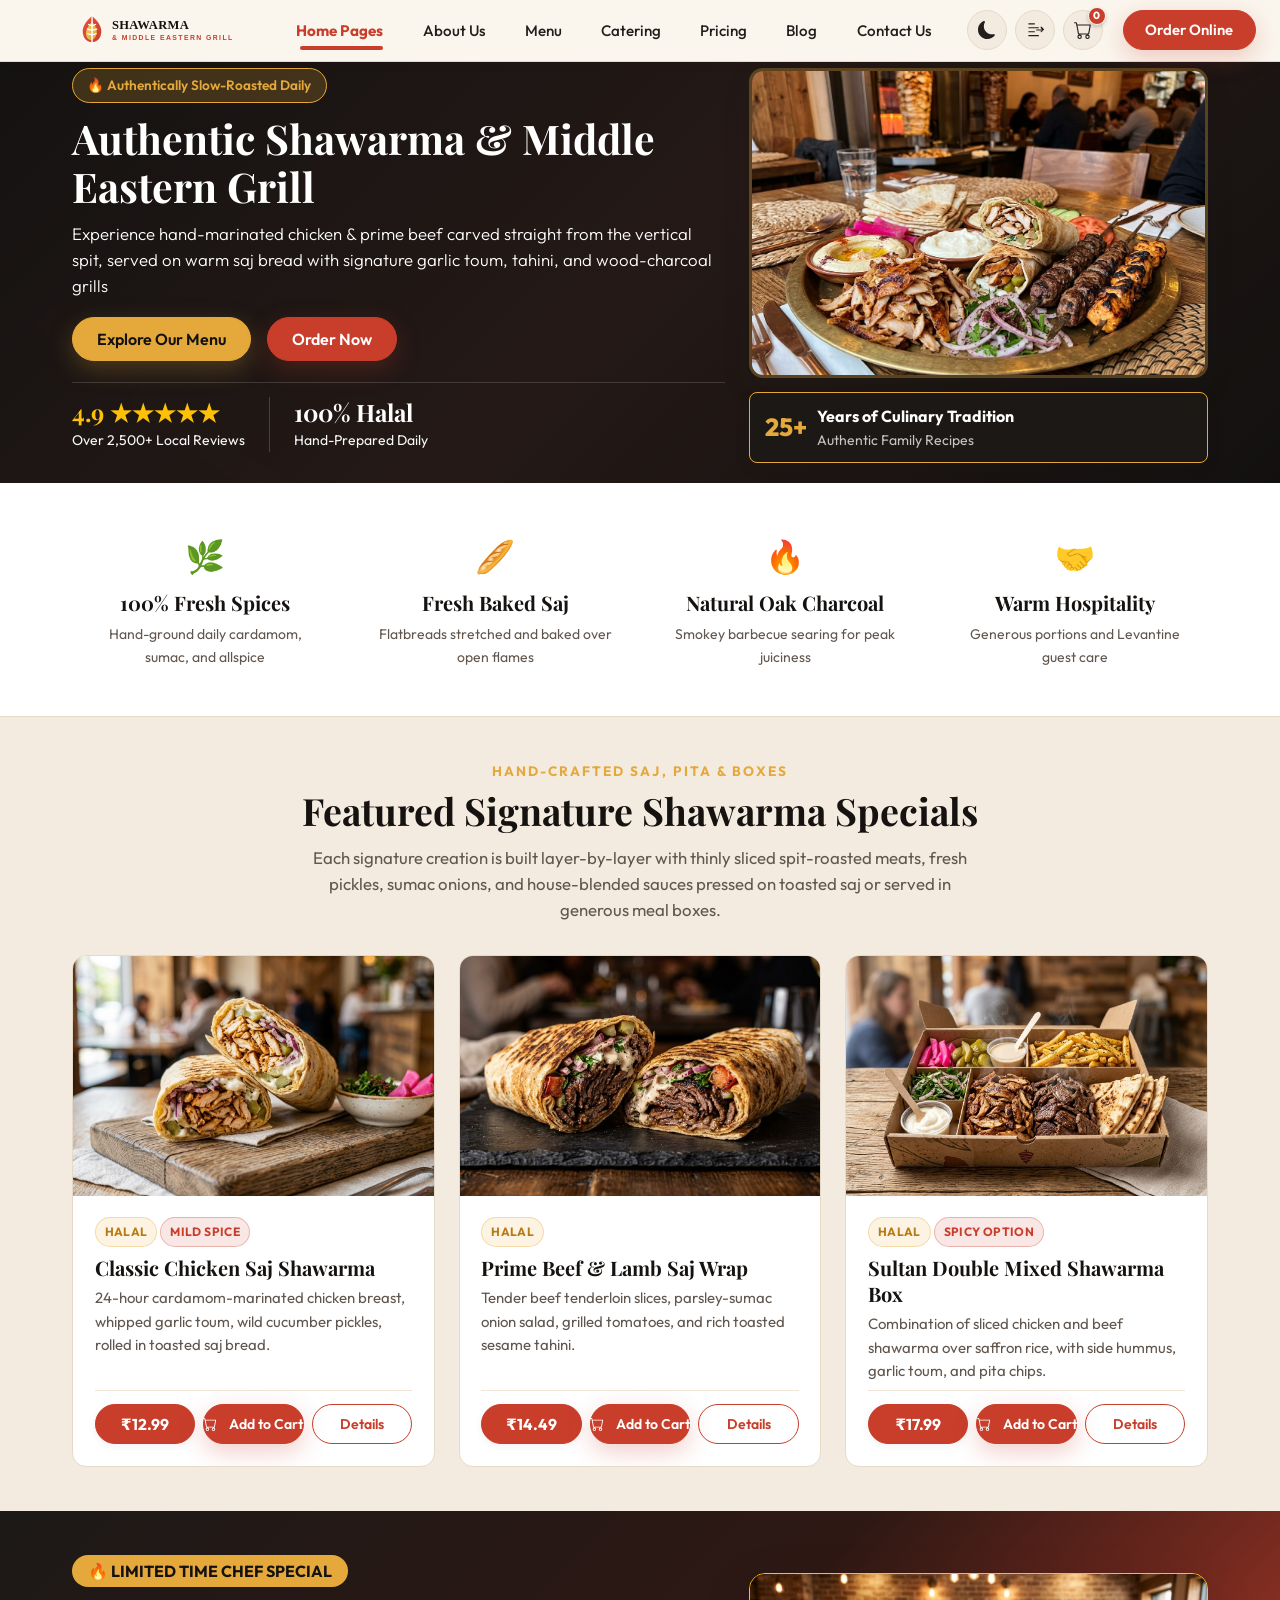
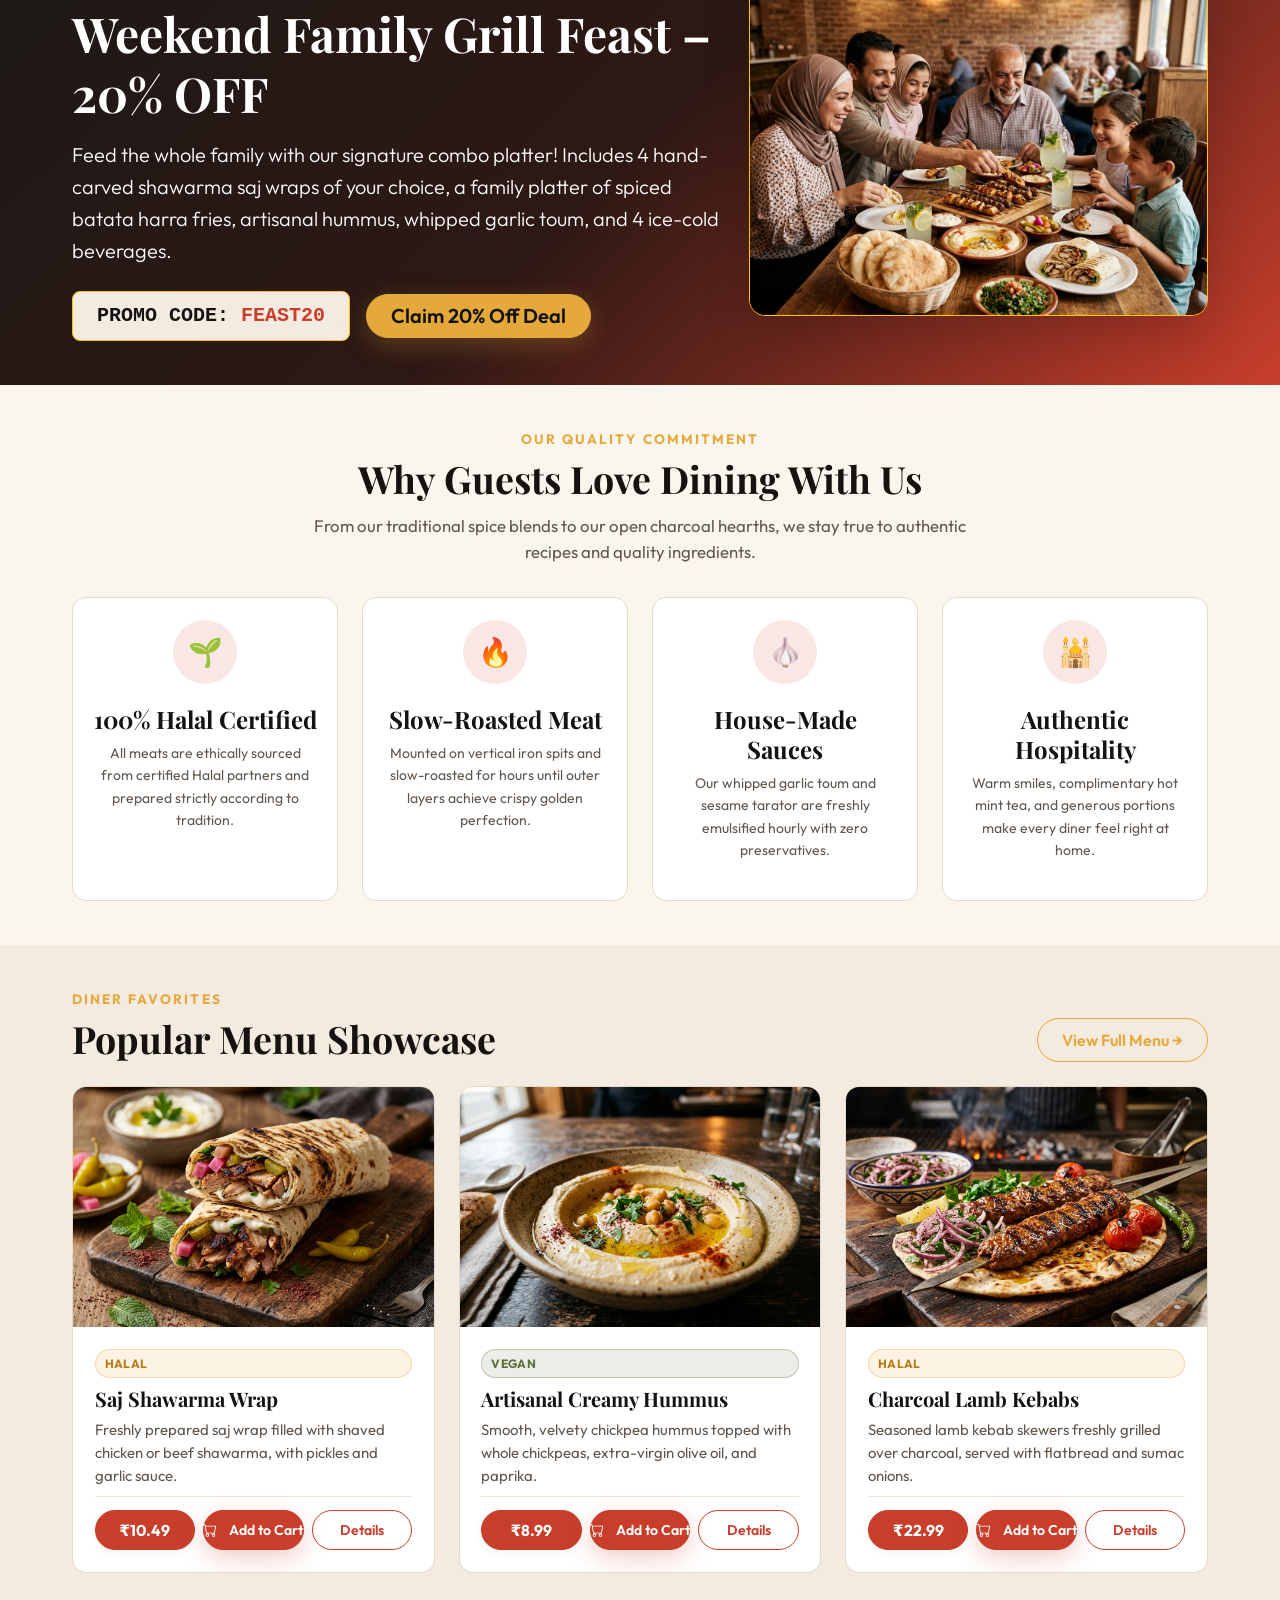
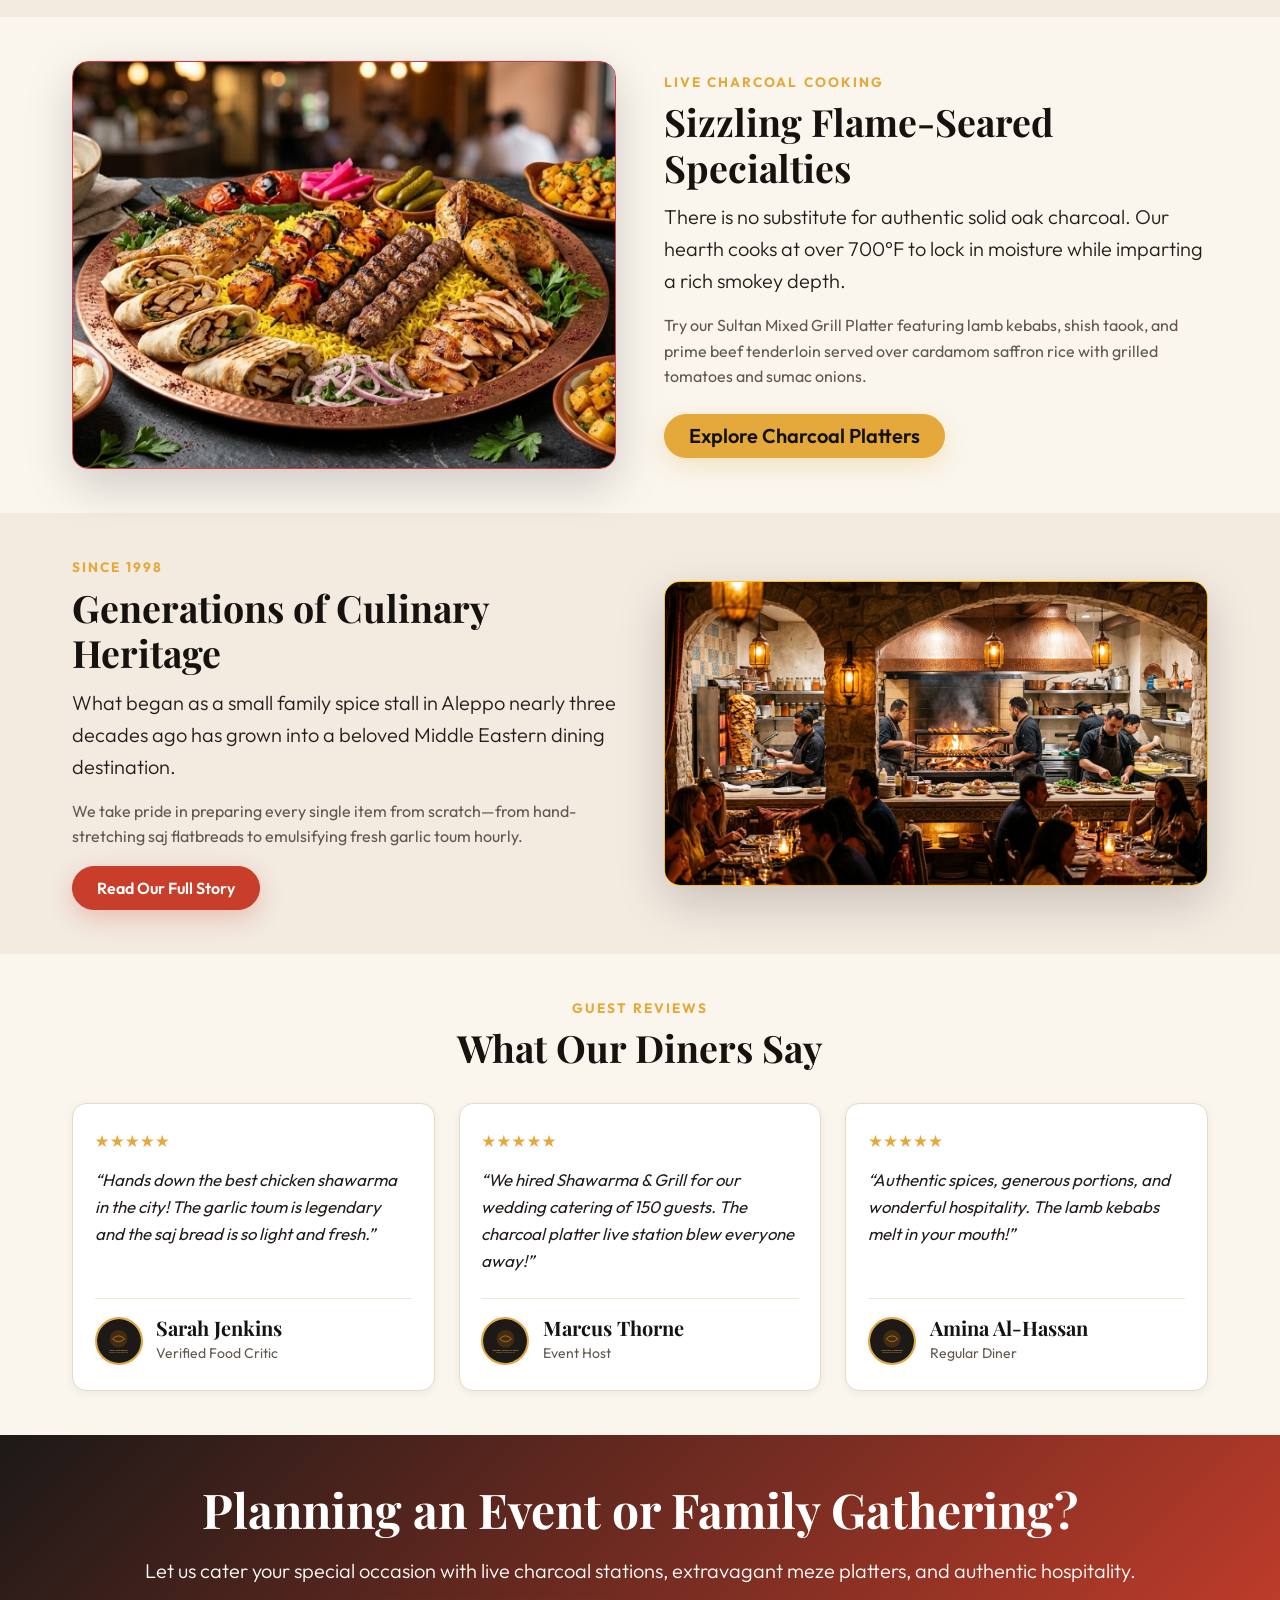
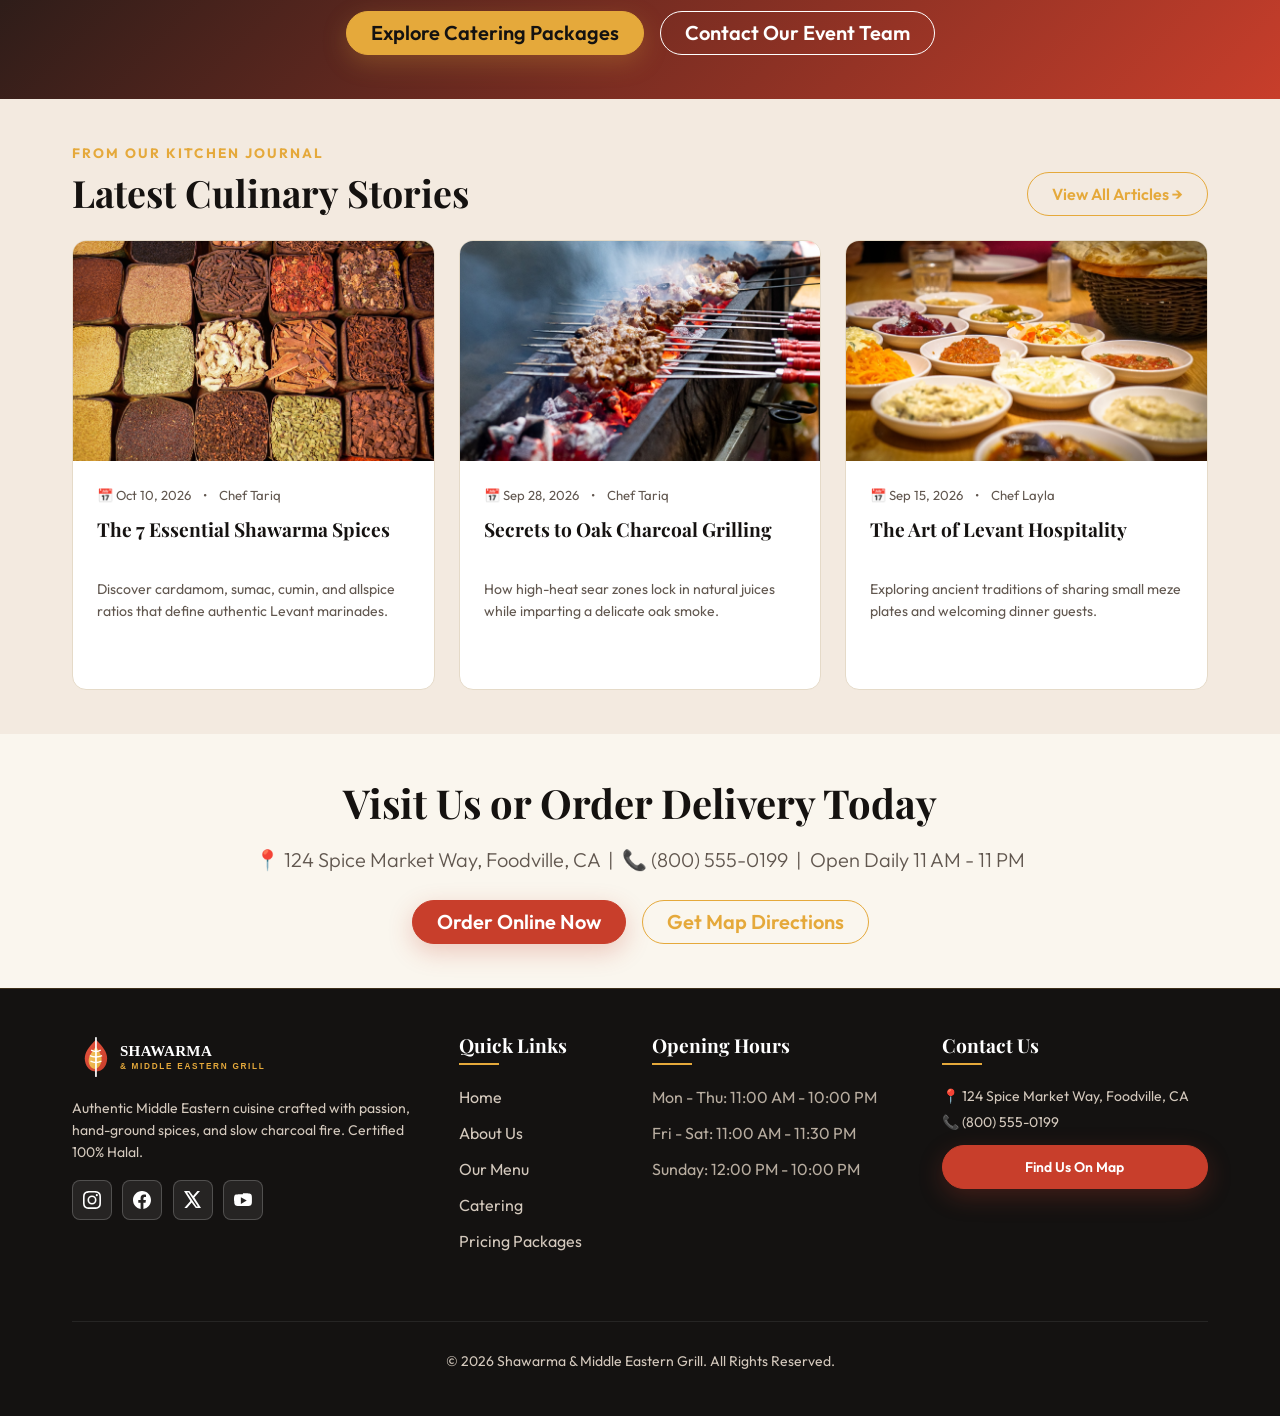
==== commit 88692e99: "updated website" ====
--- a/index.html
+++ b/index.html
@@ -2,6 +2,16 @@
 <html lang="en" data-bs-theme="light" dir="ltr">
 <head>
   <meta charset="UTF-8">
+  <!-- Pre-render Theme & Direction Initializer (Flicker Prevention) -->
+  <script>
+    (function () {
+      const savedTheme = localStorage.getItem('sg_theme') || (window.matchMedia('(prefers-color-scheme: dark)').matches ? 'dark' : 'light');
+      document.documentElement.setAttribute('data-bs-theme', savedTheme);
+      const savedDir = localStorage.getItem('sg_dir') || 'ltr';
+      document.documentElement.setAttribute('dir', savedDir);
+    })();
+  </script>
+
   <meta name="viewport" content="width=device-width, initial-scale=1.0">
   <title>Shawarma &amp; Middle Eastern Grill | Authentic Slow-Roasted Shawarma &amp; Meze</title>
   <meta name="description" content="Experience authentic Middle Eastern dining at Shawarma &amp; Middle Eastern Grill. Signature slow-roasted shawarma wraps, charcoal platters, fresh meze, and catering.">
@@ -205,14 +215,12 @@
                 <span class="badge-dietary badge-halal">Halal</span>
                 <span class="badge-dietary badge-spicy">Mild Spice</span>
               </div>
-              <h3 class="food-card-title"><a href="menu-item.html">Classic Chicken Saj Shawarma</a></h3>
+              <h3 class="food-card-title"><a href="menu-item.html?dish=classic-chicken-saj-shawarma">Classic Chicken Saj Shawarma</a></h3>
               <p class="food-card-desc">24-hour cardamom-marinated chicken breast, whipped garlic toum, wild cucumber pickles, rolled in toasted saj bread.</p>
-              <div class="food-card-footer d-flex align-items-center justify-content-between gap-2 flex-wrap">
+              <div class="food-card-footer d-flex align-items-center justify-content-between gap-2 flex-nowrap">
                 <span class="food-card-bottom-price">₹12.99</span>
-                <div class="d-flex gap-2">
-                  <button class="btn btn-spice btn-sm add-to-cart-btn d-inline-flex align-items-center" data-id="classic-chicken-saj-shawarma" data-name="Classic Chicken Saj Shawarma" data-price="12.99" data-img="assets/images/food/classic-chicken-saj-shawarma.jpg"><svg xmlns="http://www.w3.org/2000/svg" width="14" height="14" fill="currentColor" class="me-1" viewBox="0 0 16 16" aria-hidden="true"><path d="M0 1.5A.5.5 0 0 1 .5 1H2a.5.5 0 0 1 .485.379L2.89 3H14.5a.5.5 0 0 1 .491.592l-1.5 8A.5.5 0 0 1 13 12H4a.5.5 0 0 1-.491-.408L2.01 3.607 1.61 2H.5a.5.5 0 0 1-.5-.5zM3.102 4l1.313 7h8.17l1.313-7H3.102zM5 12a2 2 0 1 0 0 4 2 2 0 0 0 0-4zm7 0a2 2 0 1 0 0 4 2 2 0 0 0 0-4zm-7 1a1 1 0 1 1 0 2 1 1 0 0 1 0-2zm7 0a1 1 0 1 1 0 2 1 1 0 0 1 0-2z"/></svg><span>Add to Cart</span></button>
-                  <a href="menu-item.html" class="btn btn-outline-spice btn-sm">Details</a>
-                </div>
+                <button class="btn btn-spice btn-sm add-to-cart-btn d-inline-flex align-items-center" data-id="classic-chicken-saj-shawarma" data-name="Classic Chicken Saj Shawarma" data-price="12.99" data-img="assets/images/food/classic-chicken-saj-shawarma.jpg"><svg xmlns="http://www.w3.org/2000/svg" width="14" height="14" fill="currentColor" class="me-1" viewBox="0 0 16 16" aria-hidden="true"><path d="M0 1.5A.5.5 0 0 1 .5 1H2a.5.5 0 0 1 .485.379L2.89 3H14.5a.5.5 0 0 1 .491.592l-1.5 8A.5.5 0 0 1 13 12H4a.5.5 0 0 1-.491-.408L2.01 3.607 1.61 2H.5a.5.5 0 0 1-.5-.5zM3.102 4l1.313 7h8.17l1.313-7H3.102zM5 12a2 2 0 1 0 0 4 2 2 0 0 0 0-4zm7 0a2 2 0 1 0 0 4 2 2 0 0 0 0-4zm-7 1a1 1 0 1 1 0 2 1 1 0 0 1 0-2zm7 0a1 1 0 1 1 0 2 1 1 0 0 1 0-2z"/></svg><span>Add to Cart</span></button>
+                <a href="menu-item.html?dish=classic-chicken-saj-shawarma" class="btn btn-outline-spice btn-sm">Details</a>
               </div>
             </div>
           </div>
@@ -228,14 +236,12 @@
               <div class="mb-2">
                 <span class="badge-dietary badge-halal">Halal</span>
               </div>
-              <h3 class="food-card-title"><a href="menu-item.html">Prime Beef &amp; Lamb Saj Wrap</a></h3>
+              <h3 class="food-card-title"><a href="menu-item.html?dish=prime-beef-lamb-saj-wrap">Prime Beef &amp; Lamb Saj Wrap</a></h3>
               <p class="food-card-desc">Tender beef tenderloin slices, parsley-sumac onion salad, grilled tomatoes, and rich toasted sesame tahini.</p>
-              <div class="food-card-footer d-flex align-items-center justify-content-between gap-2 flex-wrap">
+              <div class="food-card-footer d-flex align-items-center justify-content-between gap-2 flex-nowrap">
                 <span class="food-card-bottom-price">₹14.49</span>
-                <div class="d-flex gap-2">
-                  <button class="btn btn-spice btn-sm add-to-cart-btn d-inline-flex align-items-center" data-id="prime-beef-amp-lamb-saj-wrap" data-name="Prime Beef &amp; Lamb Saj Wrap" data-price="14.49" data-img="assets/images/food/prime-beef-lamb-saj-wrap.jpg"><svg xmlns="http://www.w3.org/2000/svg" width="14" height="14" fill="currentColor" class="me-1" viewBox="0 0 16 16" aria-hidden="true"><path d="M0 1.5A.5.5 0 0 1 .5 1H2a.5.5 0 0 1 .485.379L2.89 3H14.5a.5.5 0 0 1 .491.592l-1.5 8A.5.5 0 0 1 13 12H4a.5.5 0 0 1-.491-.408L2.01 3.607 1.61 2H.5a.5.5 0 0 1-.5-.5zM3.102 4l1.313 7h8.17l1.313-7H3.102zM5 12a2 2 0 1 0 0 4 2 2 0 0 0 0-4zm7 0a2 2 0 1 0 0 4 2 2 0 0 0 0-4zm-7 1a1 1 0 1 1 0 2 1 1 0 0 1 0-2zm7 0a1 1 0 1 1 0 2 1 1 0 0 1 0-2z"/></svg><span>Add to Cart</span></button>
-                  <a href="menu-item.html" class="btn btn-outline-spice btn-sm">Details</a>
-                </div>
+                <button class="btn btn-spice btn-sm add-to-cart-btn d-inline-flex align-items-center" data-id="prime-beef-amp-lamb-saj-wrap" data-name="Prime Beef &amp; Lamb Saj Wrap" data-price="14.49" data-img="assets/images/food/prime-beef-lamb-saj-wrap.jpg"><svg xmlns="http://www.w3.org/2000/svg" width="14" height="14" fill="currentColor" class="me-1" viewBox="0 0 16 16" aria-hidden="true"><path d="M0 1.5A.5.5 0 0 1 .5 1H2a.5.5 0 0 1 .485.379L2.89 3H14.5a.5.5 0 0 1 .491.592l-1.5 8A.5.5 0 0 1 13 12H4a.5.5 0 0 1-.491-.408L2.01 3.607 1.61 2H.5a.5.5 0 0 1-.5-.5zM3.102 4l1.313 7h8.17l1.313-7H3.102zM5 12a2 2 0 1 0 0 4 2 2 0 0 0 0-4zm7 0a2 2 0 1 0 0 4 2 2 0 0 0 0-4zm-7 1a1 1 0 1 1 0 2 1 1 0 0 1 0-2zm7 0a1 1 0 1 1 0 2 1 1 0 0 1 0-2z"/></svg><span>Add to Cart</span></button>
+                <a href="menu-item.html?dish=prime-beef-lamb-saj-wrap" class="btn btn-outline-spice btn-sm">Details</a>
               </div>
             </div>
           </div>
@@ -252,14 +258,12 @@
                 <span class="badge-dietary badge-halal">Halal</span>
                 <span class="badge-dietary badge-spicy">Spicy Option</span>
               </div>
-              <h3 class="food-card-title"><a href="menu-item.html">Sultan Double Mixed Shawarma Box</a></h3>
+              <h3 class="food-card-title"><a href="menu-item.html?dish=sultan-double-shawarma-box">Sultan Double Mixed Shawarma Box</a></h3>
               <p class="food-card-desc">Combination of sliced chicken and beef shawarma over saffron rice, with side hummus, garlic toum, and pita chips.</p>
-              <div class="food-card-footer d-flex align-items-center justify-content-between gap-2 flex-wrap">
+              <div class="food-card-footer d-flex align-items-center justify-content-between gap-2 flex-nowrap">
                 <span class="food-card-bottom-price">₹17.99</span>
-                <div class="d-flex gap-2">
-                  <button class="btn btn-spice btn-sm add-to-cart-btn d-inline-flex align-items-center" data-id="sultan-double-mixed-shawarma-box" data-name="Sultan Double Mixed Shawarma Box" data-price="17.99" data-img="assets/images/food/sultan-double-shawarma-box.jpg"><svg xmlns="http://www.w3.org/2000/svg" width="14" height="14" fill="currentColor" class="me-1" viewBox="0 0 16 16" aria-hidden="true"><path d="M0 1.5A.5.5 0 0 1 .5 1H2a.5.5 0 0 1 .485.379L2.89 3H14.5a.5.5 0 0 1 .491.592l-1.5 8A.5.5 0 0 1 13 12H4a.5.5 0 0 1-.491-.408L2.01 3.607 1.61 2H.5a.5.5 0 0 1-.5-.5zM3.102 4l1.313 7h8.17l1.313-7H3.102zM5 12a2 2 0 1 0 0 4 2 2 0 0 0 0-4zm7 0a2 2 0 1 0 0 4 2 2 0 0 0 0-4zm-7 1a1 1 0 1 1 0 2 1 1 0 0 1 0-2zm7 0a1 1 0 1 1 0 2 1 1 0 0 1 0-2z"/></svg><span>Add to Cart</span></button>
-                  <a href="menu-item.html" class="btn btn-outline-spice btn-sm">Details</a>
-                </div>
+                <button class="btn btn-spice btn-sm add-to-cart-btn d-inline-flex align-items-center" data-id="sultan-double-mixed-shawarma-box" data-name="Sultan Double Mixed Shawarma Box" data-price="17.99" data-img="assets/images/food/sultan-double-shawarma-box.jpg"><svg xmlns="http://www.w3.org/2000/svg" width="14" height="14" fill="currentColor" class="me-1" viewBox="0 0 16 16" aria-hidden="true"><path d="M0 1.5A.5.5 0 0 1 .5 1H2a.5.5 0 0 1 .485.379L2.89 3H14.5a.5.5 0 0 1 .491.592l-1.5 8A.5.5 0 0 1 13 12H4a.5.5 0 0 1-.491-.408L2.01 3.607 1.61 2H.5a.5.5 0 0 1-.5-.5zM3.102 4l1.313 7h8.17l1.313-7H3.102zM5 12a2 2 0 1 0 0 4 2 2 0 0 0 0-4zm7 0a2 2 0 1 0 0 4 2 2 0 0 0 0-4zm-7 1a1 1 0 1 1 0 2 1 1 0 0 1 0-2zm7 0a1 1 0 1 1 0 2 1 1 0 0 1 0-2z"/></svg><span>Add to Cart</span></button>
+                <a href="menu-item.html?dish=sultan-double-shawarma-box" class="btn btn-outline-spice btn-sm">Details</a>
               </div>
             </div>
           </div>
@@ -284,8 +288,8 @@
           </div>
         </div>
         <div class="col-lg-5 text-center">
-          <div class="position-relative d-inline-block">
-            <img src="assets/images/home-1/weekend-family-grill-feast.jpg" onerror="this.onerror=null; this.src='assets/images/home-1/promo-feast-h1.svg';" alt="Weekend Family Grill Feast - Shawarma Saj Wraps, Spiced Batata Harra Fries, Artisanal Hummus, Whipped Toum and Drinks" class="img-fluid rounded-4 shadow-lg border border-warning section-feature-img">
+          <div class="position-relative d-inline-block w-100" style="max-width: 520px;">
+            <img src="assets/images/home-1/weekend-family-grill-feast.jpg" onerror="this.onerror=null; this.src='assets/images/home-1/promo-feast-h1.svg';" alt="Weekend Family Grill Feast - Family sharing shawarma wraps, grilled kebabs, hummus, fries, and drinks" class="img-fluid rounded-4 shadow-lg border border-warning section-feature-img w-100" style="object-fit: cover; object-position: center;">
           </div>
         </div>
       </div>
@@ -298,7 +302,7 @@
       <div class="text-center mb-5">
         <span class="section-subtitle">Our Quality Commitment</span>
         <h2 class="section-title">Why Guests Love Dining With Us</h2>
-        <p class="section-desc">From our authentic spice grinders to our open charcoal hearths, we don't cut corners on traditional recipes.</p>
+        <p class="section-desc">From our traditional spice blends to our open charcoal hearths, we stay true to authentic recipes and quality ingredients.</p>
       </div>
 
       <div class="row g-4">
@@ -349,92 +353,59 @@
       </div>
 
       <div class="row g-4">
-        <!-- Item 1 -->
+        <!-- Item 1: Saj Shawarma Wrap -->
         <div class="col-md-6 col-lg-4">
           <div class="food-card">
             <div class="food-card-img-wrap">
-              <img src="https://images.unsplash.com/photo-1540420773420-3366772f4999?auto=format&fit=crop&w=800&q=80" onerror="this.onerror=null; this.src='assets/images/food/hummus-plate.svg';" alt="Artisanal Creamy Hummus">
-              <span class="food-card-price-badge">₹8.99</span>
+              <img src="assets/images/food/saj-shawarma-wrap.jpg" onerror="this.onerror=null; this.src='assets/images/food/chicken-shawarma.svg';" alt="Saj Shawarma Wrap">
             </div>
             <div class="food-card-body">
-              <span class="badge-dietary badge-vegan">Vegan</span>
-              <h4 class="food-card-title mt-2"><a href="menu-item.html">Artisanal Creamy Hummus</a></h4>
-              <p class="food-card-desc">Whipped chickpeas, tahini, lemon juice, topped with extra virgin olive oil and paprika.</p>
-            </div>
-          </div>
-        </div>
-
-        <!-- Item 2 -->
+              <span class="badge-dietary badge-halal">Halal</span>
+              <h4 class="food-card-title mt-2"><a href="menu-item.html?dish=saj-shawarma-wrap">Saj Shawarma Wrap</a></h4>
+              <p class="food-card-desc">Freshly prepared saj wrap filled with shaved chicken or beef shawarma, with pickles and garlic sauce.</p>
+              <div class="food-card-footer d-flex align-items-center justify-content-between gap-2 flex-nowrap">
+                <span class="food-card-bottom-price">₹10.49</span>
+                <button class="btn btn-spice btn-sm add-to-cart-btn d-inline-flex align-items-center" data-id="saj-shawarma-wrap" data-name="Saj Shawarma Wrap" data-price="10.49" data-img="assets/images/food/saj-shawarma-wrap.jpg"><svg xmlns="http://www.w3.org/2000/svg" width="14" height="14" fill="currentColor" class="me-1" viewBox="0 0 16 16" aria-hidden="true"><path d="M0 1.5A.5.5 0 0 1 .5 1H2a.5.5 0 0 1 .485.379L2.89 3H14.5a.5.5 0 0 1 .491.592l-1.5 8A.5.5 0 0 1 13 12H4a.5.5 0 0 1-.491-.408L2.01 3.607 1.61 2H.5a.5.5 0 0 1-.5-.5zM3.102 4l1.313 7h8.17l1.313-7H3.102zM5 12a2 2 0 1 0 0 4 2 2 0 0 0 0-4zm7 0a2 2 0 1 0 0 4 2 2 0 0 0 0-4zm-7 1a1 1 0 1 1 0 2 1 1 0 0 1 0-2zm7 0a1 1 0 1 1 0 2 1 1 0 0 1 0-2z"/></svg><span>Add to Cart</span></button>
+                <a href="menu-item.html?dish=saj-shawarma-wrap" class="btn btn-outline-spice btn-sm">Details</a>
+              </div>
+            </div>
+          </div>
+        </div>
+
+        <!-- Item 2: Artisanal Creamy Hummus -->
         <div class="col-md-6 col-lg-4">
           <div class="food-card">
             <div class="food-card-img-wrap">
-              <img src="https://images.unsplash.com/photo-1546069901-ba9599a7e63c?auto=format&fit=crop&w=800&q=80" onerror="this.onerror=null; this.src='assets/images/food/falafel-platter.svg';" alt="Crispy Herb Falafel Platter">
-              <span class="food-card-price-badge">₹10.49</span>
+              <img src="assets/images/food/artisanal-creamy-hummus.jpg" onerror="this.onerror=null; this.src='assets/images/food/hummus-plate.svg';" alt="Artisanal Creamy Hummus">
             </div>
             <div class="food-card-body">
               <span class="badge-dietary badge-vegan">Vegan</span>
-              <h4 class="food-card-title mt-2"><a href="menu-item.html">Crispy Herb Falafel Platter</a></h4>
-              <p class="food-card-desc">Golden crisp fava &amp; chickpea patties with coriander, cumin, tarator sesame sauce.</p>
-            </div>
-          </div>
-        </div>
-
-        <!-- Item 3 -->
+              <h4 class="food-card-title mt-2"><a href="menu-item.html?dish=artisanal-creamy-hummus">Artisanal Creamy Hummus</a></h4>
+              <p class="food-card-desc">Smooth, velvety chickpea hummus topped with whole chickpeas, extra-virgin olive oil, and paprika.</p>
+              <div class="food-card-footer d-flex align-items-center justify-content-between gap-2 flex-nowrap">
+                <span class="food-card-bottom-price">₹8.99</span>
+                <button class="btn btn-spice btn-sm add-to-cart-btn d-inline-flex align-items-center" data-id="artisanal-creamy-hummus" data-name="Artisanal Creamy Hummus" data-price="8.99" data-img="assets/images/food/artisanal-creamy-hummus.jpg"><svg xmlns="http://www.w3.org/2000/svg" width="14" height="14" fill="currentColor" class="me-1" viewBox="0 0 16 16" aria-hidden="true"><path d="M0 1.5A.5.5 0 0 1 .5 1H2a.5.5 0 0 1 .485.379L2.89 3H14.5a.5.5 0 0 1 .491.592l-1.5 8A.5.5 0 0 1 13 12H4a.5.5 0 0 1-.491-.408L2.01 3.607 1.61 2H.5a.5.5 0 0 1-.5-.5zM3.102 4l1.313 7h8.17l1.313-7H3.102zM5 12a2 2 0 1 0 0 4 2 2 0 0 0 0-4zm7 0a2 2 0 1 0 0 4 2 2 0 0 0 0-4zm-7 1a1 1 0 1 1 0 2 1 1 0 0 1 0-2zm7 0a1 1 0 1 1 0 2 1 1 0 0 1 0-2z"/></svg><span>Add to Cart</span></button>
+                <a href="menu-item.html?dish=artisanal-creamy-hummus" class="btn btn-outline-spice btn-sm">Details</a>
+              </div>
+            </div>
+          </div>
+        </div>
+
+        <!-- Item 3: Charcoal Lamb Kebabs -->
         <div class="col-md-6 col-lg-4">
           <div class="food-card">
             <div class="food-card-img-wrap">
-              <img src="https://images.unsplash.com/photo-1544025162-d76694265947?auto=format&fit=crop&w=800&q=80" onerror="this.onerror=null; this.src='assets/images/food/lamb-kebab.svg';" alt="Charcoal Lamb Kebabs">
-              <span class="food-card-price-badge">₹22.99</span>
+              <img src="assets/images/food/charcoal-lamb-kebabs.jpg" onerror="this.onerror=null; this.src='assets/images/food/lamb-kebab.svg';" alt="Charcoal Lamb Kebabs">
             </div>
             <div class="food-card-body">
               <span class="badge-dietary badge-halal">Halal</span>
-              <h4 class="food-card-title mt-2"><a href="menu-item.html">Charcoal Lamb Kebabs</a></h4>
-              <p class="food-card-desc">Hand-minced spiced lamb skewers grilled over charcoal with sumac onions.</p>
-            </div>
-          </div>
-        </div>
-
-        <!-- Item 4 -->
-        <div class="col-md-6 col-lg-4">
-          <div class="food-card">
-            <div class="food-card-img-wrap">
-              <img src="https://images.unsplash.com/photo-1599487488170-d11ec9c172f0?auto=format&fit=crop&w=800&q=80" onerror="this.onerror=null; this.src='assets/images/food/shish-taook.svg';" alt="Saffron Shish Taook">
-              <span class="food-card-price-badge">₹19.99</span>
-            </div>
-            <div class="food-card-body">
-              <span class="badge-dietary badge-halal">Halal</span>
-              <h4 class="food-card-title mt-2"><a href="menu-item.html">Saffron Shish Taook Skewers</a></h4>
-              <p class="food-card-desc">Tender chicken breast marinated in yogurt, garlic, lemon, and saffron spices.</p>
-            </div>
-          </div>
-        </div>
-
-        <!-- Item 5 -->
-        <div class="col-md-6 col-lg-4">
-          <div class="food-card">
-            <div class="food-card-img-wrap">
-              <img src="https://images.unsplash.com/photo-1512621776951-a57141f2eefd?auto=format&fit=crop&w=800&q=80" onerror="this.onerror=null; this.src='assets/images/food/fattoush-salad.svg';" alt="Garden Fresh Fattoush Salad">
-              <span class="food-card-price-badge">₹11.99</span>
-            </div>
-            <div class="food-card-body">
-              <span class="badge-dietary badge-vegan">Vegan</span>
-              <h4 class="food-card-title mt-2"><a href="menu-item.html">Garden Fresh Fattoush Salad</a></h4>
-              <p class="food-card-desc">Radishes, cucumbers, cherry tomatoes, mint, sumac vinaigrette, toasted pita chips.</p>
-            </div>
-          </div>
-        </div>
-
-        <!-- Item 6 -->
-        <div class="col-md-6 col-lg-4">
-          <div class="food-card">
-            <div class="food-card-img-wrap">
-              <img src="https://images.unsplash.com/photo-1587314168485-3236d6710814?auto=format&fit=crop&w=800&q=80" onerror="this.onerror=null; this.src='assets/images/food/kunafa.svg';" alt="Hot Cheese Kunafa">
-              <span class="food-card-price-badge">₹9.49</span>
-            </div>
-            <div class="food-card-body">
-              <span class="badge-dietary badge-gf">Vegetarian</span>
-              <h4 class="food-card-title mt-2"><a href="menu-item.html">Hot Nabulsi Kunafa</a></h4>
-              <p class="food-card-desc">Warm crispy shredded pastry with stretchy cheese, orange blossom syrup, pistachios.</p>
+              <h4 class="food-card-title mt-2"><a href="menu-item.html?dish=charcoal-lamb-kebabs">Charcoal Lamb Kebabs</a></h4>
+              <p class="food-card-desc">Seasoned lamb kebab skewers freshly grilled over charcoal, served with flatbread and sumac onions.</p>
+              <div class="food-card-footer d-flex align-items-center justify-content-between gap-2 flex-nowrap">
+                <span class="food-card-bottom-price">₹22.99</span>
+                <button class="btn btn-spice btn-sm add-to-cart-btn d-inline-flex align-items-center" data-id="charcoal-lamb-kebabs" data-name="Charcoal Lamb Kebabs" data-price="22.99" data-img="assets/images/food/charcoal-lamb-kebabs.jpg"><svg xmlns="http://www.w3.org/2000/svg" width="14" height="14" fill="currentColor" class="me-1" viewBox="0 0 16 16" aria-hidden="true"><path d="M0 1.5A.5.5 0 0 1 .5 1H2a.5.5 0 0 1 .485.379L2.89 3H14.5a.5.5 0 0 1 .491.592l-1.5 8A.5.5 0 0 1 13 12H4a.5.5 0 0 1-.491-.408L2.01 3.607 1.61 2H.5a.5.5 0 0 1-.5-.5zM3.102 4l1.313 7h8.17l1.313-7H3.102zM5 12a2 2 0 1 0 0 4 2 2 0 0 0 0-4zm7 0a2 2 0 1 0 0 4 2 2 0 0 0 0-4zm-7 1a1 1 0 1 1 0 2 1 1 0 0 1 0-2zm7 0a1 1 0 1 1 0 2 1 1 0 0 1 0-2z"/></svg><span>Add to Cart</span></button>
+                <a href="menu-item.html?dish=charcoal-lamb-kebabs" class="btn btn-outline-spice btn-sm">Details</a>
+              </div>
             </div>
           </div>
         </div>
@@ -445,9 +416,9 @@
   <!-- From Our Grill Section -->
   <section class="py-5">
     <div class="container py-4">
-      <div class="row align-items-center g-5">
+      <div class="row align-items-center g-4 g-lg-5">
         <div class="col-lg-6">
-          <img src="https://images.unsplash.com/photo-1529193591184-b1d58069ecdd?auto=format&fit=crop&w=1000&q=80" onerror="this.onerror=null; this.src='assets/images/home-2/charcoal-grill.svg';" alt="Sizzling Charcoal Barbecue Skewers" class="img-fluid rounded-4 shadow-lg border border-danger">
+          <img src="assets/images/food/sultan-mixed-grill-platter.jpg" onerror="this.onerror=null; this.src='assets/images/home-2/charcoal-grill.svg';" alt="Sultan Mixed Grill Feast Platter with Lamb Kebabs, Shish Taook, Flame-Seared Meats, Cardamom Rice, Grilled Tomatoes, and Sumac Onions" class="img-fluid rounded-4 shadow-lg border border-danger">
         </div>
         <div class="col-lg-6">
           <span class="section-subtitle">Live Charcoal Cooking</span>
@@ -463,16 +434,16 @@
   <!-- Restaurant Story Preview Section -->
   <section class="py-5 bg-surface-alt">
     <div class="container py-4">
-      <div class="row align-items-center g-5">
+      <div class="row align-items-center g-4 g-lg-5">
         <div class="col-lg-6">
           <span class="section-subtitle">Since 1998</span>
           <h2 class="section-title">Generations of Culinary Heritage</h2>
-          <p class="lead">What started as a small family spice stall in Aleppo over two decades ago has grown into a beloved dining landmark.</p>
+          <p class="lead">What began as a small family spice stall in Aleppo nearly three decades ago has grown into a beloved Middle Eastern dining destination.</p>
           <p class="text-muted">We take pride in preparing every single item from scratch—from hand-stretching saj flatbreads to emulsifying fresh garlic toum hourly.</p>
           <a href="about.html" class="btn btn-spice">Read Our Full Story</a>
         </div>
         <div class="col-lg-6">
-          <img src="https://images.unsplash.com/photo-1556910103-1c02745aae4d?auto=format&fit=crop&w=1000&q=80" onerror="this.onerror=null; this.src='assets/images/home-1/story-kitchen.svg';" alt="Chef preparing fresh food in kitchen" class="img-fluid rounded-4 shadow-lg border border-warning">
+          <img src="assets/images/home-1/generations-culinary-heritage.jpg" onerror="this.onerror=null; this.src='assets/images/home-1/story-kitchen.svg';" alt="Multi-generation Levantine family preparing traditional food together in an authentic open kitchen" class="img-fluid rounded-4 shadow-lg border border-warning w-100" style="object-fit: cover;">
         </div>
       </div>
     </div>
@@ -537,7 +508,7 @@
     <div class="container py-4">
       <h2 class="display-5 font-heading text-white mb-3">Planning an Event or Family Gathering?</h2>
       <p class="lead max-w-600 mx-auto mb-4 opacity-90">Let us cater your special occasion with live charcoal stations, extravagant meze platters, and authentic hospitality.</p>
-      <div class="d-flex justify-content-center gap-3">
+      <div class="d-flex flex-wrap justify-content-center gap-3">
         <a href="catering.html" class="btn btn-gold btn-lg">Explore Catering Packages</a>
         <a href="contact.html" class="btn btn-outline-gold btn-lg text-white border-white">Contact Our Event Team</a>
       </div>
@@ -560,7 +531,7 @@
         <div class="col-md-4">
           <div class="blog-card">
             <div class="blog-card-img-wrap">
-              <img src="https://images.unsplash.com/photo-1596040033229-a9821ebd058d?auto=format&fit=crop&w=800&q=80" onerror="this.onerror=null; this.src='assets/images/blog/shawarma-spice-guide.svg';" alt="The 7 Essential Shawarma Spices">
+              <img src="assets/images/blog/home-story-shawarma-spices.jpg" onerror="this.onerror=null; this.src='assets/images/blog/shawarma-spice-guide.svg';" alt="The 7 Essential Shawarma Spices">
             </div>
             <div class="blog-card-body">
               <div class="blog-meta">
@@ -576,7 +547,7 @@
         <div class="col-md-4">
           <div class="blog-card">
             <div class="blog-card-img-wrap">
-              <img src="https://images.unsplash.com/photo-1541544741938-0af808871cc0?auto=format&fit=crop&w=800&q=80" onerror="this.onerror=null; this.src='assets/images/blog/charcoal-grilling-secrets.svg';" alt="Secrets to Oak Charcoal Grilling">
+              <img src="assets/images/blog/home-story-oak-charcoal-grill.jpg" onerror="this.onerror=null; this.src='assets/images/blog/charcoal-grilling-secrets.svg';" alt="Secrets to Oak Charcoal Grilling">
             </div>
             <div class="blog-card-body">
               <div class="blog-meta">
@@ -592,7 +563,7 @@
         <div class="col-md-4">
           <div class="blog-card">
             <div class="blog-card-img-wrap">
-              <img src="https://images.unsplash.com/photo-1517248135467-4c7edcad34c4?auto=format&fit=crop&w=800&q=80" onerror="this.onerror=null; this.src='assets/images/blog/middle-eastern-hospitality.svg';" alt="Art of Middle Eastern Hospitality">
+              <img src="assets/images/blog/home-story-levant-hospitality.jpg" onerror="this.onerror=null; this.src='assets/images/blog/middle-eastern-hospitality.svg';" alt="The Art of Levant Hospitality">
             </div>
             <div class="blog-card-body">
               <div class="blog-meta">
@@ -612,7 +583,7 @@
     <div class="container text-center">
       <h2 class="display-6 font-heading mb-3">Visit Us or Order Delivery Today</h2>
       <p class="lead text-muted max-w-600 mx-auto mb-4">📍 124 Spice Market Way, Foodville, CA &nbsp;|&nbsp; 📞 (800) 555-0199 &nbsp;|&nbsp; Open Daily 11 AM - 11 PM</p>
-      <div class="d-flex justify-content-center gap-3">
+      <div class="d-flex flex-wrap justify-content-center gap-3">
         <a href="menu.html" class="btn btn-spice btn-lg">Order Online Now</a>
         <a href="contact.html" class="btn btn-outline-gold btn-lg">Get Map Directions</a>
       </div>
--- a/assets/css/style.css
+++ b/assets/css/style.css
@@ -119,6 +119,7 @@
   scroll-behavior: smooth;
   scroll-padding-top: 80px;
   overflow-x: clip;
+  max-width: 100%;
 }
 
 body {
@@ -130,6 +131,8 @@
   padding: 0;
   transition: background-color var(--transition-normal), color var(--transition-normal);
   overflow-x: clip;
+  max-width: 100%;
+  width: 100%;
 }
 
 /* Offset anchor targets so sticky header never covers section titles/content */
@@ -335,7 +338,7 @@
   flex-wrap: nowrap !important;
   align-items: center !important;
   justify-content: center !important;
-  gap: 0.5rem !important;
+  gap: 0.5rem;
   flex-shrink: 0 !important;
   margin: 0 !important;
   padding: 0 !important;
@@ -343,13 +346,13 @@
 }
 
 .header-icon-btn {
-  width: 40px !important;
-  height: 40px !important;
-  min-width: 40px !important;
-  max-width: 40px !important;
-  min-height: 40px !important;
-  max-height: 40px !important;
-  flex: 0 0 40px !important;
+  width: 40px;
+  height: 40px;
+  min-width: 40px;
+  max-width: 40px;
+  min-height: 40px;
+  max-height: 40px;
+  flex: 0 0 40px;
   border-radius: 50% !important;
   background: var(--bg-surface-alt);
   border: 1.5px solid var(--border-color);
@@ -549,18 +552,31 @@
   border-bottom-color: rgba(229, 169, 59, 0.2);
 }
 
+.navbar-custom > .container {
+  display: flex !important;
+  flex-wrap: wrap !important;
+  align-items: center !important;
+  justify-content: space-between !important;
+}
+
 .navbar-brand {
   display: inline-flex !important;
   align-items: center !important;
   padding: 0 !important;
-  margin-right: 1.5rem;
-  flex-shrink: 0 !important;
+  margin-right: auto !important;
+  margin-left: 0 !important;
+  flex: 0 1 auto !important;
   height: 40px !important;
   line-height: 1 !important;
 }
 
+[dir="rtl"] .navbar-brand {
+  margin-right: 0 !important;
+  margin-left: auto !important;
+}
+
 .navbar-brand-logo {
-  height: 40px !important;
+  height: 38px !important;
   width: auto !important;
   display: block !important;
   object-fit: contain !important;
@@ -627,9 +643,18 @@
 /* Action Controls Container (Theme, RTL, Cart, Order Online) */
 .header-actions-group {
   display: inline-flex !important;
+  flex-wrap: nowrap !important;
   align-items: center !important;
-  flex-shrink: 0 !important;
+  flex: 0 0 auto !important;
   height: 40px !important;
+  margin-left: auto !important;
+  margin-right: 0 !important;
+  gap: 0;
+}
+
+[dir="rtl"] .header-actions-group {
+  margin-left: 0 !important;
+  margin-right: auto !important;
 }
 
 /* Comfortable, balanced horizontal space between the icon buttons and Order Online button */
@@ -637,29 +662,81 @@
 .header-actions-group .btn-gold,
 .header-actions-group .btn-primary,
 .header-actions-group .btn-secondary {
-  height: 40px !important;
-  padding: 0 1.25rem !important;
-  font-size: 0.925rem !important;
-  font-weight: 600 !important;
-  border-radius: var(--radius-pill) !important;
-  display: inline-flex !important;
-  align-items: center !important;
-  justify-content: center !important;
-  white-space: nowrap !important;
-  margin-left: 1.15rem !important;
-  margin-top: 0 !important;
-  margin-bottom: 0 !important;
-  line-height: 1 !important;
-  vertical-align: middle !important;
+  height: 40px;
+  padding: 0 1.25rem;
+  font-size: 0.925rem;
+  font-weight: 600;
+  border-radius: var(--radius-pill);
+  align-items: center;
+  justify-content: center;
+  white-space: nowrap;
+  margin-top: 0;
+  margin-bottom: 0;
+  line-height: 1;
+  vertical-align: middle;
   transition: transform var(--transition-fast), background-color var(--transition-fast), box-shadow var(--transition-fast);
 }
 
-[dir="rtl"] .header-actions-group .btn-spice,
-[dir="rtl"] .header-actions-group .btn-gold,
-[dir="rtl"] .header-actions-group .btn-primary,
-[dir="rtl"] .header-actions-group .btn-secondary {
-  margin-left: 0 !important;
-  margin-right: 1.15rem !important;
+/* Desktop (>=992px): Standard CTA button in header */
+@media (min-width: 992px) {
+  .header-actions-group .btn-spice,
+  .header-actions-group .btn-gold,
+  .header-actions-group .btn-primary,
+  .header-actions-group .btn-secondary {
+    display: inline-flex !important;
+    margin-left: 1.15rem !important;
+    margin-right: 0 !important;
+  }
+
+  [dir="rtl"] .header-actions-group .btn-spice,
+  [dir="rtl"] .header-actions-group .btn-gold,
+  [dir="rtl"] .header-actions-group .btn-primary,
+  [dir="rtl"] .header-actions-group .btn-secondary {
+    margin-left: 0 !important;
+    margin-right: 1.15rem !important;
+  }
+}
+
+/* Tablet (768px - 991.98px): Compact CTA button in header */
+@media (min-width: 768px) and (max-width: 991.98px) {
+  .header-actions-group .btn-spice,
+  .header-actions-group .btn-gold,
+  .header-actions-group .btn-primary,
+  .header-actions-group .btn-secondary {
+    display: inline-flex !important;
+    height: 38px !important;
+    padding: 0 0.9rem !important;
+    font-size: 0.85rem !important;
+    margin-left: 0.65rem !important;
+    margin-right: 0 !important;
+  }
+
+  [dir="rtl"] .header-actions-group .btn-spice,
+  [dir="rtl"] .header-actions-group .btn-gold,
+  [dir="rtl"] .header-actions-group .btn-primary,
+  [dir="rtl"] .header-actions-group .btn-secondary {
+    margin-left: 0 !important;
+    margin-right: 0.65rem !important;
+  }
+}
+
+/* Mobile (<768px): Hide text CTA from header actions bar to prevent any 2-row wrapping */
+@media (max-width: 767.98px) {
+  .header-actions-group .btn-spice,
+  .header-actions-group .btn-gold,
+  .header-actions-group .btn-primary,
+  .header-actions-group .btn-secondary {
+    display: none !important;
+  }
+
+  .navbar-collapse .btn-spice,
+  .navbar-collapse .btn-gold {
+    display: block !important;
+    width: 100% !important;
+    text-align: center !important;
+    padding: 0.65rem 1rem !important;
+    margin-top: 0.75rem !important;
+  }
 }
 
 /* --------------------------------------------------------------------------
@@ -724,7 +801,8 @@
     margin-top: auto !important;
   }
 
-  .hero-section-home1 .hero-media-col {
+  .hero-section-home1 .hero-media-col,
+  .hero-section-home2 .hero-media-col {
     display: flex;
     flex-direction: column;
     align-items: flex-start;
@@ -733,8 +811,7 @@
 
 .hero-section-home2 {
   position: relative;
-  background: linear-gradient(135deg, rgba(20, 18, 17, 0.94) 0%, rgba(38, 26, 23, 0.88) 50%, rgba(18, 16, 15, 0.95) 100%),
-              url('../images/home-2/hero-catering-banquet.jpg') center/cover no-repeat;
+  background: linear-gradient(135deg, #141211 0%, #261a17 50%, #12100f 100%);
   color: #FFFFFF;
   padding: 0.4rem 0 1.25rem 0;
   overflow: hidden;
@@ -769,6 +846,24 @@
   border: 3px solid rgba(229, 169, 59, 0.35);
 }
 
+.hero-catering-badge {
+  background: rgba(28, 25, 22, 0.94);
+  backdrop-filter: blur(8px);
+  border: 1.5px solid rgba(229, 169, 59, 0.35);
+  padding: 0.75rem 1rem;
+  border-radius: var(--radius-sm);
+  color: #FFFFFF;
+  display: flex;
+  align-items: center;
+  justify-content: space-between;
+  gap: 0.65rem;
+  box-shadow: var(--shadow-md);
+  margin-top: 14px;
+  max-width: 495px;
+  width: 100%;
+  box-sizing: border-box;
+}
+
 .hero-badge {
   display: inline-flex;
   align-items: center;
@@ -899,10 +994,10 @@
   background-position: center center;
   background-repeat: no-repeat;
   color: #FFFFFF;
-  padding: 3.5rem 0;
-  height: 400px;
-  min-height: 400px;
-  max-height: 400px;
+  padding: 2rem 0;
+  height: 380px;
+  min-height: 380px;
+  max-height: 380px;
   box-sizing: border-box;
   text-align: center;
   display: flex;
@@ -1000,8 +1095,64 @@
 }
 
 .page-banner-menu {
-  background-image: url('../images/banners/banner-menu.jpg');
-  background-position: center 40%;
+  background-image: url('../images/banners/banner-menu-enhanced.jpg'), url('../images/banners/banner-menu.jpg');
+  background-position: center 38%;
+  background-size: cover;
+}
+
+.menu-quick-strip {
+  background: var(--bg-surface);
+  border-bottom: 1px solid var(--border-color);
+  box-shadow: var(--shadow-sm);
+  position: relative;
+  z-index: 10;
+}
+
+.menu-quick-strip .badge-quick-nav {
+  font-size: 0.825rem;
+  padding: 0.35rem 0.85rem;
+  background: var(--bg-card);
+  border: 1px solid var(--border-color);
+  color: var(--text-heading);
+}
+
+.badge-quick-nav {
+  display: inline-flex;
+  align-items: center;
+  gap: 0.35rem;
+  background: var(--bg-card);
+  border: 1px solid var(--border-color);
+  color: var(--text-heading);
+  padding: 0.35rem 0.9rem;
+  border-radius: 9999px;
+  font-size: 0.85rem;
+  font-weight: 600;
+  text-decoration: none;
+  transition: all var(--transition-fast);
+}
+
+.badge-quick-nav:hover {
+  background: var(--brand-gold);
+  color: #141211;
+  border-color: var(--brand-gold);
+  transform: translateY(-2px);
+  box-shadow: 0 4px 12px rgba(0, 0, 0, 0.12);
+}
+
+[data-bs-theme="dark"] .badge-quick-nav {
+  background: var(--bg-surface-alt);
+  color: #FFFDF8;
+  border-color: var(--border-color);
+}
+
+[data-bs-theme="dark"] .badge-quick-nav:hover {
+  background: var(--brand-gold);
+  color: #141211;
+  border-color: var(--brand-gold);
+}
+
+.min-h-350 {
+  min-height: 350px;
 }
 
 .page-banner-catering {
@@ -1025,8 +1176,8 @@
 }
 
 .page-banner-dish {
-  background-image: url('../images/banners/banner-dish.jpg'), url('https://images.unsplash.com/photo-1529006557810-274b9b2fc783?auto=format&fit=crop&w=1600&q=80');
-  background-position: center 45%;
+  background-image: url('../images/banners/banner-chicken-saj-shawarma.jpg'), url('../images/banners/banner-dish.jpg');
+  background-position: center center;
 }
 
 .page-banner-404 {
@@ -1057,9 +1208,15 @@
 .food-card-img-wrap {
   position: relative;
   width: 100%;
-  aspect-ratio: 4/3;
+  height: 240px;
   overflow: hidden;
   background-color: var(--bg-surface-alt);
+}
+
+.food-card-img-wrap .food-card-img-link {
+  display: block;
+  width: 100%;
+  height: 100%;
 }
 
 .food-card-img-wrap img {
@@ -1067,6 +1224,7 @@
   height: 100%;
   object-fit: cover;
   object-position: center;
+  display: block;
   transition: transform 0.5s ease;
 }
 
@@ -1074,18 +1232,14 @@
   transform: scale(1.06);
 }
 
+@media (max-width: 575.98px) {
+  .food-card-img-wrap {
+    height: 200px;
+  }
+}
+
 .food-card-price-badge {
-  position: absolute;
-  top: 14px;
-  right: 14px;
-  background: var(--brand-red);
-  color: #FFFFFF;
-  font-weight: 700;
-  font-size: 1.1rem;
-  padding: 0.3rem 0.85rem;
-  border-radius: var(--radius-pill);
-  box-shadow: var(--shadow-md);
-  z-index: 2;
+  display: none !important;
 }
 
 .food-card-bottom-price {
@@ -1194,12 +1348,52 @@
 [data-bs-theme="dark"] .badge-spice-hot { color: #F87171; }
 
 .food-card-footer {
-  display: flex;
-  align-items: center;
-  justify-content: space-between;
+  display: flex !important;
+  align-items: center !important;
+  justify-content: space-between !important;
+  gap: 0.5rem !important;
   border-top: 1px solid var(--border-light);
   padding-top: 0.85rem;
   margin-top: auto;
+  width: 100%;
+}
+
+/* Ensure all 3 elements (Price, Add to Cart, Details) have the EXACT same equal size, height, and balanced width */
+.food-card-footer .food-card-bottom-price,
+.food-card-footer .add-to-cart-btn,
+.food-card-footer .btn-spice,
+.food-card-footer .btn-outline-spice {
+  flex: 1 1 0 !important;
+  height: 40px !important;
+  min-height: 40px !important;
+  max-height: 40px !important;
+  padding: 0 0.4rem !important;
+  font-size: 0.88rem !important;
+  font-weight: 600 !important;
+  border-radius: var(--radius-pill) !important;
+  display: inline-flex !important;
+  align-items: center !important;
+  justify-content: center !important;
+  text-align: center !important;
+  white-space: nowrap !important;
+  box-sizing: border-box !important;
+  margin: 0 !important;
+}
+
+.food-card-footer .food-card-bottom-price {
+  font-weight: 700 !important;
+  font-size: 0.98rem !important;
+  box-shadow: var(--shadow-sm);
+  background: var(--brand-red);
+  color: #FFFFFF;
+  border: 1.5px solid var(--brand-red);
+}
+
+.food-card-footer .add-to-cart-btn svg {
+  flex-shrink: 0;
+  width: 14px;
+  height: 14px;
+  margin-right: 4px;
 }
 
 /* Category Filter Tabs */
@@ -2314,25 +2508,13 @@
   100% { transform: scale(1); }
 }
 
+.offcanvas:not(.show) {
+  display: none !important;
+}
+
 #cartOffcanvas {
   width: 420px;
-  max-width: 92vw;
-}
-
-.food-card-img-wrap {
-  position: relative;
-  overflow: hidden;
-  background-color: var(--bg-surface-alt);
-  display: flex;
-  align-items: center;
-  justify-content: center;
-}
-
-.food-card-img-wrap img {
-  width: 100%;
-  height: 220px;
-  object-fit: cover;
-  display: block;
+  max-width: min(420px, 92vw);
 }
 
 header.sticky-header {
@@ -2939,4 +3121,319 @@
 [data-bs-theme="dark"] .sidebar-newsletter-note {
   color: #D5CCC0 !important;
   opacity: 0.9 !important;
+}
+
+
+/* ==========================================================================
+   Editorial Restaurant Menu - 5 Main Categories & Clean Text Listings
+   ========================================================================== */
+
+.menu-category-section {
+  scroll-margin-top: 100px;
+  background-color: var(--bg-surface);
+  transition: background-color var(--transition-normal);
+}
+
+.menu-category-section:nth-of-type(even) {
+  background-color: var(--bg-surface-alt);
+}
+
+/* Category Section Header */
+.category-badge {
+  font-size: 0.8rem;
+  font-weight: 700;
+  text-transform: uppercase;
+  letter-spacing: 0.08em;
+  color: var(--brand-gold);
+  display: inline-block;
+  margin-bottom: 0.35rem;
+}
+
+[data-bs-theme="dark"] .category-badge {
+  color: var(--brand-gold);
+}
+
+.category-title {
+  font-family: var(--font-heading);
+  font-size: 2.25rem;
+  font-weight: 700;
+  color: var(--text-heading);
+  margin-bottom: 0.35rem;
+}
+
+.category-subtitle {
+  color: var(--text-muted);
+  font-size: 1.05rem;
+  max-width: 700px;
+  margin-bottom: 0;
+  line-height: 1.5;
+}
+
+/* Category Feature Showcase Card (1 Image Per Category) */
+.category-showcase-card {
+  background-color: var(--bg-card);
+  border: 1px solid var(--border-color);
+  border-radius: var(--radius-lg);
+  box-shadow: var(--shadow-sm);
+  transition: all var(--transition-normal);
+}
+
+.category-showcase-card:hover {
+  box-shadow: var(--shadow-md);
+  border-color: rgba(229, 169, 59, 0.45);
+}
+
+.category-showcase-img-wrap {
+  width: 100%;
+  height: 290px;
+  position: relative;
+  overflow: hidden;
+  background-color: #141211;
+}
+
+.category-showcase-img {
+  width: 100%;
+  height: 100%;
+  object-fit: cover;
+  transition: transform 0.6s cubic-bezier(0.165, 0.84, 0.44, 1);
+}
+
+.category-showcase-card:hover .category-showcase-img {
+  transform: scale(1.04);
+}
+
+.showcase-img-overlay {
+  position: absolute;
+  top: 1rem;
+  left: 1rem;
+  z-index: 2;
+}
+
+[dir="rtl"] .showcase-img-overlay {
+  left: auto;
+  right: 1rem;
+}
+
+.showcase-card-body {
+  padding: 1.5rem;
+}
+
+/* Clean Text-Based Dish Listing */
+.menu-text-listings {
+  display: flex;
+  flex-direction: column;
+  gap: 1.25rem;
+}
+
+.menu-text-item {
+  background-color: var(--bg-card);
+  border: 1px solid var(--border-color);
+  border-radius: var(--radius-md);
+  padding: 1.35rem 1.6rem;
+  transition: all var(--transition-fast);
+  position: relative;
+}
+
+.menu-text-item:hover {
+  box-shadow: var(--shadow-md);
+  border-color: rgba(229, 169, 59, 0.55);
+  transform: translateY(-2px);
+}
+
+.food-card-title {
+  font-family: var(--font-heading);
+  font-size: 1.25rem;
+  font-weight: 700;
+  color: var(--text-heading);
+  line-height: 1.3;
+}
+
+.food-card-price {
+  color: var(--brand-red);
+  font-family: var(--font-body);
+  font-size: 1.3rem;
+  font-weight: 700;
+  white-space: nowrap;
+}
+
+[data-bs-theme="dark"] .food-card-price {
+  color: #E86550;
+}
+
+.food-card-desc {
+  font-size: 0.935rem;
+  line-height: 1.55;
+  color: var(--text-muted);
+}
+
+.menu-item-details {
+  background-color: var(--bg-surface-alt);
+  border: 1px solid var(--border-light);
+  border-radius: var(--radius-sm);
+  font-size: 0.85rem;
+  line-height: 1.5;
+}
+
+[data-bs-theme="dark"] .menu-item-details {
+  background-color: rgba(255, 255, 255, 0.03);
+  border-color: rgba(255, 255, 255, 0.08);
+}
+
+.menu-subcategory-header {
+  margin-top: 1rem;
+  margin-bottom: 0.75rem;
+}
+
+/* Mobile & Tablet Responsiveness */
+@media (max-width: 991.98px) {
+  .category-showcase-card {
+    position: static !important;
+    margin-bottom: 1.5rem;
+  }
+  .category-showcase-img-wrap {
+    height: 240px;
+  }
+  .category-title {
+    font-size: 1.85rem;
+  }
+  .menu-text-item {
+    padding: 1.15rem 1.25rem;
+  }
+}
+
+@media (max-width: 575.98px) {
+  .category-showcase-img-wrap {
+    height: 200px;
+  }
+  .category-title {
+    font-size: 1.6rem;
+  }
+  .food-card-title {
+    font-size: 1.15rem;
+  }
+  .food-card-price {
+    font-size: 1.15rem;
+  }
+}
+
+/* --------------------------------------------------------------------------
+   Master Dark Mode Surfaces, Controls & Typography Hardening
+   -------------------------------------------------------------------------- */
+[data-bs-theme="dark"] .bg-white,
+[data-bs-theme="dark"] .bg-light,
+[data-bs-theme="dark"] section.bg-white,
+[data-bs-theme="dark"] div.bg-white {
+  background-color: var(--bg-surface) !important;
+  color: var(--text-main) !important;
+}
+
+[data-bs-theme="dark"] .border,
+[data-bs-theme="dark"] .border-top,
+[data-bs-theme="dark"] .border-bottom,
+[data-bs-theme="dark"] .border-start,
+[data-bs-theme="dark"] .border-end {
+  border-color: var(--border-color) !important;
+}
+
+[data-bs-theme="dark"] .border-light,
+[data-bs-theme="dark"] .border-light-subtle {
+  border-color: var(--border-light) !important;
+}
+
+[data-bs-theme="dark"] .card,
+[data-bs-theme="dark"] .modal-content,
+[data-bs-theme="dark"] .offcanvas {
+  background-color: var(--bg-card) !important;
+  color: var(--text-main) !important;
+  border-color: var(--border-color) !important;
+}
+
+[data-bs-theme="dark"] .table {
+  color: var(--text-main) !important;
+  border-color: var(--border-color) !important;
+}
+
+[data-bs-theme="dark"] .table > :not(caption) > * > * {
+  background-color: var(--bg-surface) !important;
+  color: var(--text-main) !important;
+  border-bottom-color: var(--border-color) !important;
+}
+
+[data-bs-theme="dark"] .table thead th {
+  background-color: var(--bg-surface-alt) !important;
+  color: var(--text-heading) !important;
+}
+
+[data-bs-theme="dark"] .form-control,
+[data-bs-theme="dark"] .form-select,
+[data-bs-theme="dark"] .input-group-text {
+  background-color: var(--bg-surface-alt) !important;
+  color: var(--text-heading) !important;
+  border-color: var(--border-color) !important;
+}
+
+[data-bs-theme="dark"] .form-control:focus,
+[data-bs-theme="dark"] .form-select:focus {
+  background-color: var(--bg-surface) !important;
+  border-color: var(--brand-gold) !important;
+  color: #FFFDF8 !important;
+  box-shadow: 0 0 0 0.25rem rgba(229, 169, 59, 0.25) !important;
+}
+
+[data-bs-theme="dark"] .form-control::placeholder,
+[data-bs-theme="dark"] textarea::placeholder {
+  color: var(--text-muted) !important;
+  opacity: 0.75;
+}
+
+[data-bs-theme="dark"] .btn-close {
+  filter: invert(1) grayscale(100%) brightness(200%);
+}
+
+[data-bs-theme="dark"] .filter-btn {
+  background: var(--bg-surface-alt);
+  border-color: var(--border-color);
+  color: var(--text-main);
+}
+
+[data-bs-theme="dark"] .filter-btn:hover {
+  background: var(--brand-gold);
+  color: var(--brand-dark-bg);
+  border-color: var(--brand-gold);
+}
+
+[data-bs-theme="dark"] .filter-btn.active {
+  background: var(--brand-red) !important;
+  color: #FFFFFF !important;
+  border-color: var(--brand-red) !important;
+}
+
+[data-bs-theme="dark"] .dropdown-menu {
+  background-color: var(--bg-surface) !important;
+  border-color: var(--border-color) !important;
+}
+
+[data-bs-theme="dark"] .dropdown-item {
+  color: var(--text-main) !important;
+}
+
+[data-bs-theme="dark"] .dropdown-item:hover,
+[data-bs-theme="dark"] .dropdown-item:focus {
+  background-color: var(--bg-surface-alt) !important;
+  color: var(--brand-gold) !important;
+}
+
+[data-bs-theme="dark"] .btn-outline-spice {
+  border-color: #E57373;
+  color: #E57373;
+}
+
+[data-bs-theme="dark"] .btn-outline-spice:hover {
+  background-color: var(--brand-red);
+  border-color: var(--brand-red);
+  color: #FFFFFF;
+}
+
+[data-bs-theme="dark"] .text-secondary {
+  color: var(--text-muted) !important;
 }
--- a/assets/css/responsive.css
+++ b/assets/css/responsive.css
@@ -8,7 +8,7 @@
    -------------------------------------------------------------------------- */
 html, body {
   overflow-x: clip !important;
-  max-width: 100vw;
+  max-width: 100%;
   width: 100%;
 }
 
@@ -295,6 +295,11 @@
     padding: 1.15rem;
   }
 
+  .food-card-footer {
+    flex-wrap: wrap !important;
+    gap: 0.35rem !important;
+  }
+
   .floating-experience-badge {
     position: absolute;
     bottom: 15px;
@@ -324,6 +329,9 @@
     max-height: calc(100vh - 90px);
     overflow-y: auto;
     -webkit-overflow-scrolling: touch;
+    flex-basis: 100% !important;
+    width: 100% !important;
+    order: 99 !important;
   }
 
   .navbar-nav {
@@ -400,7 +408,8 @@
     justify-content: center !important;
   }
 
-  .hero-section-home1 .hero-media-col {
+  .hero-section-home1 .hero-media-col,
+  .hero-section-home2 .hero-media-col {
     align-items: center !important;
   }
 
@@ -411,8 +420,11 @@
     max-height: 360px;
   }
 
-  .page-banner h1 {
-    font-size: 1.85rem;
+  .page-banner h1,
+  .page-banner .display-4,
+  .page-banner .display-5,
+  .page-banner .display-6 {
+    font-size: 1.85rem !important;
   }
 
   .page-banner p.lead {
@@ -445,16 +457,12 @@
   }
 
   .blog-category-nav {
+    display: flex;
+    flex-wrap: wrap;
     justify-content: flex-start;
-    overflow-x: auto;
-    flex-wrap: nowrap;
-    padding-bottom: 0.4rem;
-    -webkit-overflow-scrolling: touch;
-    scrollbar-width: none;
-  }
-
-  .blog-category-nav::-webkit-scrollbar {
-    display: none;
+    gap: 0.5rem;
+    width: 100%;
+    max-width: 100%;
   }
 
   .blog-card-img-wrap {
@@ -479,12 +487,17 @@
    4. Mobile Screens (<768px and <576px)
    -------------------------------------------------------------------------- */
 @media (max-width: 767.98px) {
-  /* 2-column food grid on mobile devices (480px - 767px) */
-  @media (min-width: 480px) {
-    .food-item-col {
-      flex: 0 0 50%;
-      max-width: 50%;
-    }
+  /* Food grid on mobile devices (<768px): full width single-column for spacious, consistent card layout */
+  .food-item-col {
+    flex: 0 0 100% !important;
+    max-width: 100% !important;
+  }
+
+  /* Ensure badges wrap cleanly on mobile viewports */
+  .badge {
+    white-space: normal !important;
+    line-height: 1.35;
+    max-width: 100%;
   }
 
   .section-subtitle {
@@ -528,7 +541,8 @@
   }
 
   .floating-experience-badge,
-  .hero-experience-badge {
+  .hero-experience-badge,
+  .hero-catering-badge {
     position: relative;
     bottom: auto;
     left: auto;
@@ -538,7 +552,6 @@
     width: 100%;
     box-sizing: border-box;
     padding: 0.5rem 0.85rem;
-    justify-content: center;
     text-align: left;
   }
 
@@ -639,7 +652,8 @@
     max-height: 195px;
   }
 
-  .hero-experience-badge {
+  .hero-experience-badge,
+  .hero-catering-badge {
     max-width: 330px;
   }
 
@@ -648,57 +662,78 @@
   }
 
   .page-banner {
-    padding: 1.75rem 0;
-    height: 340px;
-    min-height: 340px;
-    max-height: 340px;
-  }
-
-  .page-banner h1 {
-    font-size: 1.55rem;
+    padding: 1rem 0;
+    height: 360px;
+    min-height: 360px;
+    max-height: 360px;
+  }
+
+  .page-banner .hero-badge {
+    font-size: 0.75rem;
+    padding: 0.2rem 0.65rem;
+    margin-bottom: 0.4rem;
+  }
+
+  .page-banner h1,
+  .page-banner .display-4,
+  .page-banner .display-5,
+  .page-banner .display-6 {
+    font-size: 1.4rem !important;
+    line-height: 1.2;
+    margin-bottom: 0.35rem;
   }
 
   .page-banner p.lead {
-    font-size: 0.85rem;
+    font-size: 0.825rem;
     line-height: 1.35;
-    margin-bottom: 0.75rem !important;
+    margin-bottom: 0.55rem !important;
   }
 
   .page-banner .btn {
-    padding: 0.45rem 1rem;
-    font-size: 0.85rem;
+    padding: 0.35rem 0.75rem !important;
+    font-size: 0.8rem !important;
+    width: auto !important;
+    margin-bottom: 0 !important;
+  }
+
+  .page-banner .d-flex.gap-3 {
+    gap: 0.4rem !important;
+  }
+
+  .page-banner .breadcrumb-custom {
+    margin-top: 0.4rem !important;
+    font-size: 0.8rem;
+  }
+
+  @media (max-width: 360px) {
+    .page-banner {
+      padding: 0.5rem 0;
+    }
   }
 
   /* Full-width buttons on small mobile */
   .hero-section-home1 .btn:not(.header-actions-group .btn),
   .hero-section-home2 .btn:not(.header-actions-group .btn),
-  .page-banner .btn,
   .cta-section .btn {
     width: 100%;
     margin-bottom: 0.5rem;
   }
 
-  .btn-spice:not(.header-actions-group .btn-spice),
-  .btn-gold,
-  .btn-outline-spice,
-  .btn-outline-gold,
-  .btn-teal,
-  .btn-outline-teal {
+  .btn-spice:not(.header-actions-group .btn-spice):not(.food-card-footer *):not(.page-banner *),
+  .btn-gold:not(.food-card-footer *):not(.page-banner *),
+  .btn-outline-spice:not(.food-card-footer *):not(.page-banner *),
+  .btn-outline-gold:not(.food-card-footer *):not(.page-banner *),
+  .btn-teal:not(.food-card-footer *):not(.page-banner *),
+  .btn-outline-teal:not(.food-card-footer *):not(.page-banner *) {
     width: 100%;
     margin-bottom: 0.5rem;
   }
 
   .header-actions-group .btn-spice,
-  .header-actions-group .btn-gold {
-    width: auto !important;
-    margin-bottom: 0 !important;
-    margin-left: 0.65rem !important;
-  }
-
-  [dir="rtl"] .header-actions-group .btn-spice,
-  [dir="rtl"] .header-actions-group .btn-gold {
-    margin-left: 0 !important;
-    margin-right: 0.65rem !important;
+  .header-actions-group .btn-gold,
+  .header-actions-group .btn-primary,
+  .header-actions-group .btn-secondary {
+    display: none !important;
   }
 
   /* Header Controls on Mobile */
@@ -709,125 +744,7 @@
   }
 
   .header-icon-group {
-    gap: 0.4rem;
-    flex-wrap: nowrap;
-    align-items: center;
-  }
-
-  .header-icon-btn {
-    width: 38px !important;
-    height: 38px !important;
-    min-width: 38px !important;
-    max-width: 38px !important;
-    min-height: 38px !important;
-    max-height: 38px !important;
-    flex: 0 0 38px !important;
-    border-radius: 50% !important;
-    font-size: 0.95rem;
-  }
-
-  .header-icon-btn svg {
-    width: 17px !important;
-    height: 17px !important;
-  }
-
-  .header-icon-btn .theme-icon {
-    width: 17px !important;
-    height: 17px !important;
-  }
-
-  .cart-badge {
-    width: 17px !important;
-    height: 17px !important;
-    font-size: 0.6rem !important;
-    top: -3px !important;
-    right: -3px !important;
-  }
-
-  [dir="rtl"] .cart-badge {
-    right: auto !important;
-    left: -3px !important;
-  }
-
-  .navbar-toggler {
-    margin-left: 0.45rem !important;
-  }
-
-  [dir="rtl"] .navbar-toggler {
-    margin-left: 0 !important;
-    margin-right: 0.45rem !important;
-  }
-
-  .navbar-brand-logo {
-    height: 38px;
-    max-width: 135px;
-  }
-
-  .cart-badge {
-    top: -2px;
-    right: -2px;
-    width: 17px;
-    height: 17px;
-    font-size: 0.6rem;
-  }
-
-  [dir="rtl"] .cart-badge {
-    right: auto;
-    left: -2px;
-  }
-
-  .countdown-box {
-    gap: 0.4rem;
-  }
-
-  .countdown-item {
-    min-width: 58px;
-    padding: 0.6rem 0.4rem;
-  }
-
-  .countdown-number {
-    font-size: 1.5rem;
-  }
-
-  .countdown-label {
-    font-size: 0.7rem;
-  }
-
-  /* Footer on small mobile */
-  .site-footer {
-    padding: 3rem 0 1.5rem 0;
-    text-align: center;
-  }
-
-  .footer-social-links {
-    justify-content: center;
-  }
-
-  /* Back to Top Button */
-  .back-to-top-btn {
-    bottom: 16px;
-    right: 16px;
-    width: 42px;
-    height: 42px;
-    font-size: 1rem;
-  }
-
-  [dir="rtl"] .back-to-top-btn {
-    right: auto;
-    left: 16px;
-  }
-}
-
-/* Compact Mobile Devices (360px & smaller) */
-@media (max-width: 360px) {
-  .header-actions-group {
-    gap: 0;
-    flex-wrap: nowrap;
-    align-items: center;
-  }
-
-  .header-icon-group {
-    gap: 0.3rem;
+    gap: 0.35rem !important;
     flex-wrap: nowrap;
     align-items: center;
   }
@@ -841,6 +758,135 @@
     max-height: 34px !important;
     flex: 0 0 34px !important;
     border-radius: 50% !important;
+    font-size: 0.88rem !important;
+  }
+
+  .header-icon-btn svg {
+    width: 15px !important;
+    height: 15px !important;
+  }
+
+  .header-icon-btn .theme-icon {
+    font-size: 0.85rem !important;
+    line-height: 1 !important;
+  }
+
+  .cart-badge {
+    width: 16px !important;
+    height: 16px !important;
+    font-size: 0.58rem !important;
+    top: -3px !important;
+    right: -3px !important;
+  }
+
+  [dir="rtl"] .cart-badge {
+    right: auto !important;
+    left: -3px !important;
+  }
+
+  .navbar-toggler {
+    height: 34px !important;
+    padding: 0.2rem 0.5rem !important;
+    margin-left: 0.35rem !important;
+    font-size: 0.95rem !important;
+    display: inline-flex !important;
+    align-items: center !important;
+    justify-content: center !important;
+  }
+
+  [dir="rtl"] .navbar-toggler {
+    margin-left: 0 !important;
+    margin-right: 0.35rem !important;
+  }
+
+  .navbar-brand {
+    height: 34px !important;
+    max-width: calc(100% - 165px) !important;
+  }
+
+  .navbar-brand-logo {
+    height: 30px !important;
+    max-width: 125px !important;
+  }
+
+  .cart-badge {
+    top: -2px;
+    right: -2px;
+    width: 17px;
+    height: 17px;
+    font-size: 0.6rem;
+  }
+
+  [dir="rtl"] .cart-badge {
+    right: auto;
+    left: -2px;
+  }
+
+  .countdown-box {
+    gap: 0.4rem;
+  }
+
+  .countdown-item {
+    min-width: 58px;
+    padding: 0.6rem 0.4rem;
+  }
+
+  .countdown-number {
+    font-size: 1.5rem;
+  }
+
+  .countdown-label {
+    font-size: 0.7rem;
+  }
+
+  /* Footer on small mobile */
+  .site-footer {
+    padding: 3rem 0 1.5rem 0;
+    text-align: center;
+  }
+
+  .footer-social-links {
+    justify-content: center;
+  }
+
+  /* Back to Top Button */
+  .back-to-top-btn {
+    bottom: 16px;
+    right: 16px;
+    width: 42px;
+    height: 42px;
+    font-size: 1rem;
+  }
+
+  [dir="rtl"] .back-to-top-btn {
+    right: auto;
+    left: 16px;
+  }
+}
+
+/* Compact Mobile Devices (360px & smaller) */
+@media (max-width: 360px) {
+  .header-actions-group {
+    gap: 0;
+    flex-wrap: nowrap;
+    align-items: center;
+  }
+
+  .header-icon-group {
+    gap: 0.3rem;
+    flex-wrap: nowrap;
+    align-items: center;
+  }
+
+  .header-icon-btn {
+    width: 34px !important;
+    height: 34px !important;
+    min-width: 34px !important;
+    max-width: 34px !important;
+    min-height: 34px !important;
+    max-height: 34px !important;
+    flex: 0 0 34px !important;
+    border-radius: 50% !important;
   }
 
   .header-icon-btn svg {
@@ -867,14 +913,10 @@
   }
 
   .header-actions-group .btn-spice,
-  .header-actions-group .btn-gold {
-    margin-left: 0.35rem !important;
-  }
-
-  [dir="rtl"] .header-actions-group .btn-spice,
-  [dir="rtl"] .header-actions-group .btn-gold {
-    margin-left: 0 !important;
-    margin-right: 0.35rem !important;
+  .header-actions-group .btn-gold,
+  .header-actions-group .btn-primary,
+  .header-actions-group .btn-secondary {
+    display: none !important;
   }
 
   .navbar-brand-logo {
--- a/assets/css/rtl.css
+++ b/assets/css/rtl.css
@@ -1,35 +1,77 @@
 /* ==========================================================================
-   Shawarma & Middle Eastern Grill - RTL (Right-To-Left) Stylesheet
+   Shawarma & Middle Eastern Grill - Master RTL (Right-To-Left) Stylesheet
+   Supports: Arabic / Middle Eastern RTL typography, mirrored layouts,
+   directional icons, form inputs, navigation, cards, tables & offcanvas.
    ========================================================================== */
 
+/* --------------------------------------------------------------------------
+   1. Global RTL Typography & Base Reset
+   -------------------------------------------------------------------------- */
+[dir="rtl"] {
+  direction: rtl;
+}
+
 [dir="rtl"] body {
-  font-family: var(--font-arabic);
+  font-family: var(--font-arabic), system-ui, -apple-system, sans-serif !important;
   text-align: right;
-}
-
-[dir="rtl"] h1, 
-[dir="rtl"] h2, 
-[dir="rtl"] h3, 
-[dir="rtl"] h4, 
-[dir="rtl"] h5, 
-[dir="rtl"] h6 {
-  font-family: var(--font-arabic);
-}
-
-[dir="rtl"] .food-card-price-badge {
-  right: auto;
-  left: 14px;
-}
-
-[dir="rtl"] .pricing-features-list {
+  direction: rtl;
+}
+
+[dir="rtl"] h1,
+[dir="rtl"] h2,
+[dir="rtl"] h3,
+[dir="rtl"] h4,
+[dir="rtl"] h5,
+[dir="rtl"] h6,
+[dir="rtl"] .font-heading,
+[dir="rtl"] .display-1,
+[dir="rtl"] .display-2,
+[dir="rtl"] .display-3,
+[dir="rtl"] .display-4,
+[dir="rtl"] .display-5,
+[dir="rtl"] .display-6 {
+  font-family: var(--font-arabic), system-ui, sans-serif !important;
   text-align: right;
-}
-
-[dir="rtl"] .floating-experience-badge {
-  left: auto;
-  right: 14px;
-}
-
+  letter-spacing: 0 !important;
+}
+
+[dir="rtl"] p,
+[dir="rtl"] span,
+[dir="rtl"] label,
+[dir="rtl"] li,
+[dir="rtl"] td,
+[dir="rtl"] th {
+  font-family: var(--font-arabic), system-ui, sans-serif;
+}
+
+/* --------------------------------------------------------------------------
+   2. Bootstrap Alignment & Spacing Overrides (Mirrored Utilities)
+   -------------------------------------------------------------------------- */
+[dir="rtl"] .text-start,
+[dir="rtl"] .text-md-start,
+[dir="rtl"] .text-lg-start {
+  text-align: right !important;
+}
+
+[dir="rtl"] .text-end,
+[dir="rtl"] .text-md-end,
+[dir="rtl"] .text-lg-end {
+  text-align: left !important;
+}
+
+[dir="rtl"] .text-center {
+  text-align: center !important;
+}
+
+[dir="rtl"] .float-start {
+  float: right !important;
+}
+
+[dir="rtl"] .float-end {
+  float: left !important;
+}
+
+/* Margins (ms -> margin-right, me -> margin-left) */
 [dir="rtl"] .ms-auto {
   margin-right: auto !important;
   margin-left: 0 !important;
@@ -40,14 +82,307 @@
   margin-right: 0 !important;
 }
 
-[dir="rtl"] .icon-flip-rtl {
+[dir="rtl"] .ms-1 { margin-right: 0.25rem !important; margin-left: 0 !important; }
+[dir="rtl"] .ms-2 { margin-right: 0.5rem !important; margin-left: 0 !important; }
+[dir="rtl"] .ms-3 { margin-right: 1rem !important; margin-left: 0 !important; }
+[dir="rtl"] .ms-4 { margin-right: 1.5rem !important; margin-left: 0 !important; }
+[dir="rtl"] .ms-5 { margin-right: 3rem !important; margin-left: 0 !important; }
+
+[dir="rtl"] .me-1 { margin-left: 0.25rem !important; margin-right: 0 !important; }
+[dir="rtl"] .me-2 { margin-left: 0.5rem !important; margin-right: 0 !important; }
+[dir="rtl"] .me-3 { margin-left: 1rem !important; margin-right: 0 !important; }
+[dir="rtl"] .me-4 { margin-left: 1.5rem !important; margin-right: 0 !important; }
+[dir="rtl"] .me-5 { margin-left: 3rem !important; margin-right: 0 !important; }
+
+/* Paddings (ps -> padding-right, pe -> padding-left) */
+[dir="rtl"] .ps-0 { padding-right: 0 !important; }
+[dir="rtl"] .ps-1 { padding-right: 0.25rem !important; padding-left: 0 !important; }
+[dir="rtl"] .ps-2 { padding-right: 0.5rem !important; padding-left: 0 !important; }
+[dir="rtl"] .ps-3 { padding-right: 1rem !important; padding-left: 0 !important; }
+[dir="rtl"] .ps-4 { padding-right: 1.5rem !important; padding-left: 0 !important; }
+[dir="rtl"] .ps-5 { padding-right: 3rem !important; padding-left: 0 !important; }
+
+[dir="rtl"] .pe-0 { padding-left: 0 !important; }
+[dir="rtl"] .pe-1 { padding-left: 0.25rem !important; padding-right: 0 !important; }
+[dir="rtl"] .pe-2 { padding-left: 0.5rem !important; padding-right: 0 !important; }
+[dir="rtl"] .pe-3 { padding-left: 1rem !important; padding-right: 0 !important; }
+[dir="rtl"] .pe-4 { padding-left: 1.5rem !important; padding-right: 0 !important; }
+[dir="rtl"] .pe-5 { padding-left: 3rem !important; padding-right: 0 !important; }
+
+/* --------------------------------------------------------------------------
+   3. Navbar & Header Navigation
+   -------------------------------------------------------------------------- */
+[dir="rtl"] .navbar-brand {
+  margin-left: 1.25rem !important;
+  margin-right: 0 !important;
+}
+
+[dir="rtl"] .navbar-nav {
+  padding-right: 0 !important;
+}
+
+[dir="rtl"] .navbar-expand-lg .navbar-nav {
+  flex-direction: row;
+}
+
+[dir="rtl"] .dropdown-menu {
+  text-align: right !important;
+  right: 0 !important;
+  left: auto !important;
+}
+
+[dir="rtl"] .dropdown-toggle::after {
+  margin-left: 0 !important;
+  margin-right: 0.4em !important;
+}
+
+[dir="rtl"] .header-actions-group {
+  margin-left: 0 !important;
+  margin-right: auto !important;
+}
+
+[dir="rtl"] .header-actions-group .btn-spice,
+[dir="rtl"] .header-actions-group .btn-gold {
+  margin-left: 0 !important;
+  margin-right: 0.85rem !important;
+}
+
+[dir="rtl"] .navbar-toggler {
+  margin-left: 0 !important;
+  margin-right: 0.5rem !important;
+}
+
+[dir="rtl"] .cart-badge {
+  right: auto !important;
+  left: -4px !important;
+}
+
+@media (max-width: 991.98px) {
+  [dir="rtl"] .navbar-nav .nav-link {
+    text-align: right !important;
+  }
+
+  [dir="rtl"] .navbar-nav .nav-link.active {
+    border-left: none !important;
+    border-right: 3px solid var(--brand-red) !important;
+    padding-right: 1.15rem !important;
+    padding-left: 0.65rem !important;
+  }
+}
+
+/* --------------------------------------------------------------------------
+   4. Directional Icons & Interactive Controls
+   -------------------------------------------------------------------------- */
+[dir="rtl"] .icon-flip-rtl,
+[dir="rtl"] .btn svg.bi-arrow-right,
+[dir="rtl"] .btn-arrow svg,
+[dir="rtl"] .arrow-icon,
+[dir="rtl"] a.btn > svg:last-child {
   transform: scaleX(-1);
-}
-
-[dir="rtl"] .text-start {
-  text-align: right !important;
-}
-
-[dir="rtl"] .text-end {
-  text-align: left !important;
-}
+  display: inline-block;
+}
+
+[dir="rtl"] .back-to-top-btn {
+  right: auto !important;
+  left: 20px !important;
+}
+
+[dir="rtl"] .floating-experience-badge,
+[dir="rtl"] .hero-experience-badge,
+[dir="rtl"] .hero-catering-badge {
+  left: auto !important;
+  right: 20px !important;
+  text-align: right !important;
+}
+
+/* --------------------------------------------------------------------------
+   5. Food Cards & Menu Badges
+   -------------------------------------------------------------------------- */
+[dir="rtl"] .food-card-price-badge {
+  right: auto !important;
+  left: 14px !important;
+}
+
+[dir="rtl"] .food-card-featured-pill {
+  left: auto !important;
+  right: 14px !important;
+}
+
+[dir="rtl"] .food-card-ingredients {
+  border-left: none !important;
+  border-right: 2.5px solid var(--brand-gold) !important;
+  text-align: right !important;
+}
+
+[dir="rtl"] .food-card-body,
+[dir="rtl"] .food-card-title,
+[dir="rtl"] .food-card-desc {
+  text-align: right !important;
+}
+
+[dir="rtl"] .menu-text-item {
+  text-align: right !important;
+}
+
+[dir="rtl"] .menu-item-details {
+  text-align: right !important;
+}
+
+[dir="rtl"] .category-showcase-card {
+  text-align: right !important;
+}
+
+[dir="rtl"] .showcase-card-body {
+  text-align: right !important;
+}
+
+/* --------------------------------------------------------------------------
+   6. Form Controls & Input Groups
+   -------------------------------------------------------------------------- */
+[dir="rtl"] input[type="text"],
+[dir="rtl"] input[type="email"],
+[dir="rtl"] input[type="tel"],
+[dir="rtl"] input[type="date"],
+[dir="rtl"] input[type="time"],
+[dir="rtl"] input[type="number"],
+[dir="rtl"] textarea,
+[dir="rtl"] select,
+[dir="rtl"] .form-control,
+[dir="rtl"] .form-select {
+  text-align: right !important;
+  direction: rtl;
+}
+
+[dir="rtl"] .form-select {
+  background-position: left 0.85rem center !important;
+  padding-left: 2.35rem !important;
+  padding-right: 0.85rem !important;
+}
+
+/* Input Group Icon & Addon Inversion */
+[dir="rtl"] .input-group > :not(:first-child):not(.dropdown-menu) {
+  margin-right: -1px !important;
+  margin-left: 0 !important;
+  border-top-right-radius: 0 !important;
+  border-bottom-right-radius: 0 !important;
+  border-top-left-radius: var(--radius-sm) !important;
+  border-bottom-left-radius: var(--radius-sm) !important;
+}
+
+[dir="rtl"] .input-group > :not(:last-child):not(.dropdown-toggle):not(.dropdown-menu) {
+  border-top-left-radius: 0 !important;
+  border-bottom-left-radius: 0 !important;
+  border-top-right-radius: var(--radius-sm) !important;
+  border-bottom-right-radius: var(--radius-sm) !important;
+}
+
+[dir="rtl"] .input-group .border-end-0 {
+  border-left: 0 !important;
+  border-right: 1px solid var(--border-color) !important;
+}
+
+[dir="rtl"] .input-group .border-start-0 {
+  border-right: 0 !important;
+  border-left: 1px solid var(--border-color) !important;
+}
+
+/* Checkbox & Radio Alignment */
+[dir="rtl"] .form-check {
+  padding-right: 1.6em !important;
+  padding-left: 0 !important;
+  text-align: right !important;
+}
+
+[dir="rtl"] .form-check .form-check-input {
+  float: right !important;
+  margin-right: -1.6em !important;
+  margin-left: 0 !important;
+}
+
+[dir="rtl"] .form-check-inline {
+  margin-left: 1.25rem !important;
+  margin-right: 0 !important;
+}
+
+/* --------------------------------------------------------------------------
+   7. Accordion & FAQ
+   -------------------------------------------------------------------------- */
+[dir="rtl"] .accordion-button {
+  text-align: right !important;
+}
+
+[dir="rtl"] .accordion-button::after {
+  margin-left: 0 !important;
+  margin-right: auto !important;
+}
+
+/* --------------------------------------------------------------------------
+   8. Offcanvas Shopping Cart Drawer
+   -------------------------------------------------------------------------- */
+[dir="rtl"] #cartOffcanvas {
+  text-align: right !important;
+}
+
+[dir="rtl"] .offcanvas-header .btn-close {
+  margin-left: 0 !important;
+  margin-right: auto !important;
+}
+
+/* --------------------------------------------------------------------------
+   9. Features & Pricing Lists
+   -------------------------------------------------------------------------- */
+[dir="rtl"] .pricing-features-list,
+[dir="rtl"] .catering-features-list,
+[dir="rtl"] .feature-list {
+  padding-right: 0 !important;
+  text-align: right !important;
+}
+
+[dir="rtl"] .pricing-features-list li,
+[dir="rtl"] .catering-features-list li,
+[dir="rtl"] .feature-list li {
+  text-align: right !important;
+  padding-right: 1.75rem !important;
+  padding-left: 0 !important;
+  position: relative;
+}
+
+[dir="rtl"] .pricing-features-list li svg,
+[dir="rtl"] .pricing-features-list li i,
+[dir="rtl"] .catering-features-list li svg,
+[dir="rtl"] .feature-list li svg {
+  position: absolute;
+  right: 0 !important;
+  left: auto !important;
+  top: 0.25rem;
+}
+
+/* --------------------------------------------------------------------------
+   10. Breadcrumbs, Tables & Footer
+   -------------------------------------------------------------------------- */
+[dir="rtl"] .breadcrumb-custom {
+  text-align: right !important;
+}
+
+[dir="rtl"] .table th,
+[dir="rtl"] .table td {
+  text-align: right !important;
+}
+
+[dir="rtl"] .site-footer {
+  text-align: right;
+}
+
+[dir="rtl"] .footer-social-links {
+  justify-content: flex-start !important;
+}
+
+@media (max-width: 575.98px) {
+  [dir="rtl"] .site-footer {
+    text-align: center !important;
+  }
+  
+  [dir="rtl"] .footer-social-links {
+    justify-content: center !important;
+  }
+}
